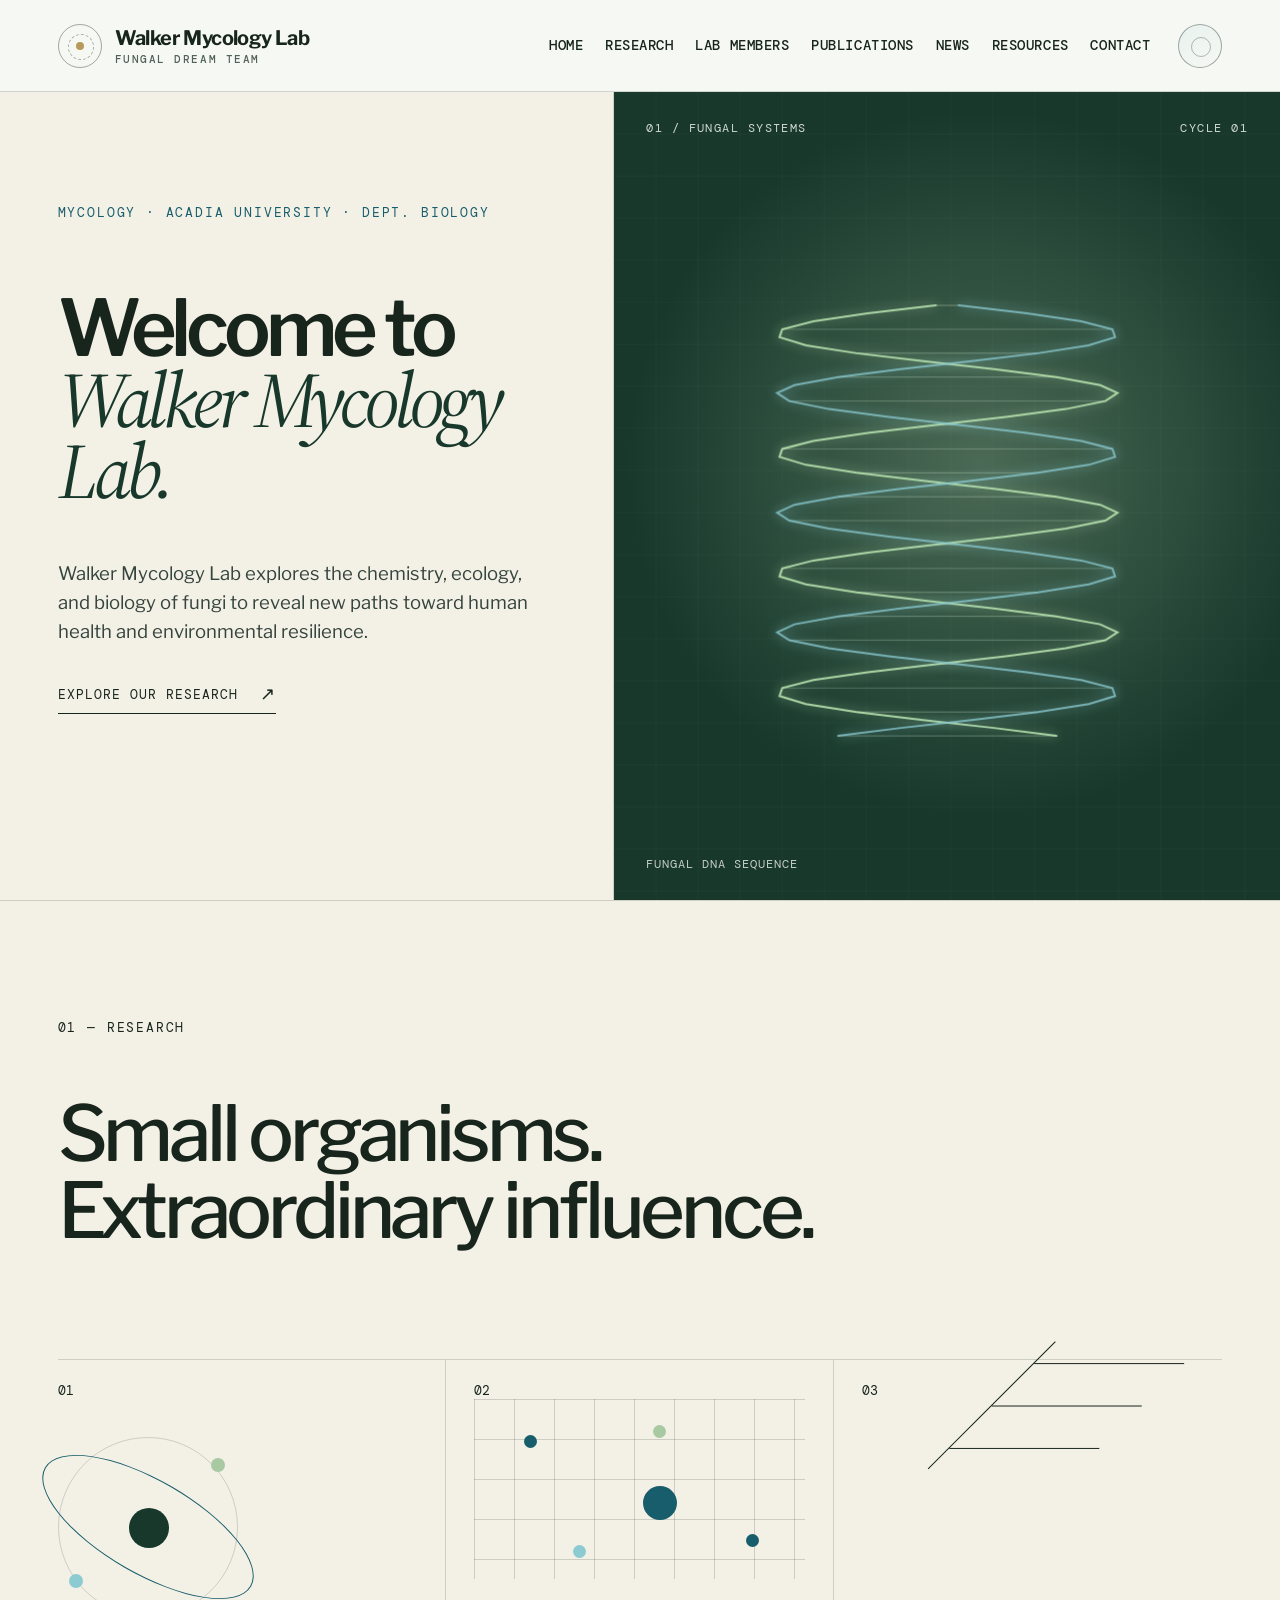
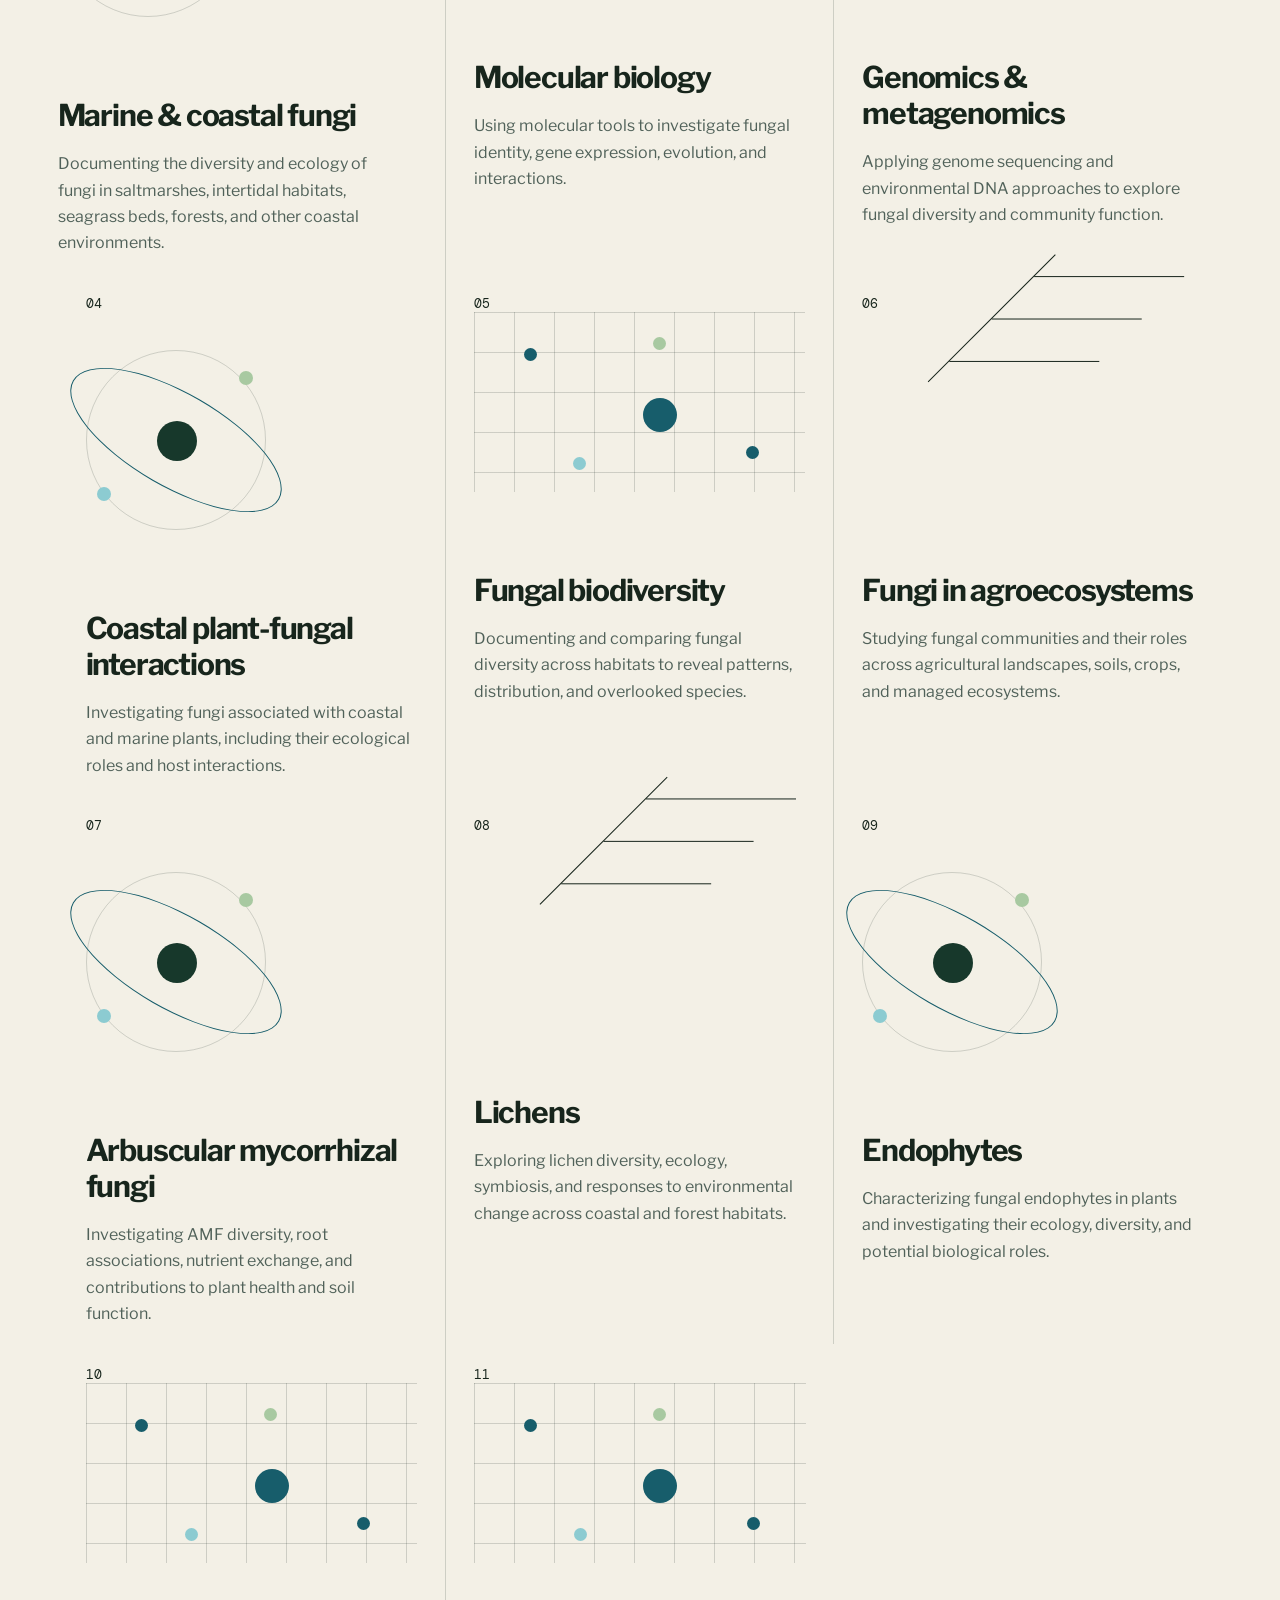
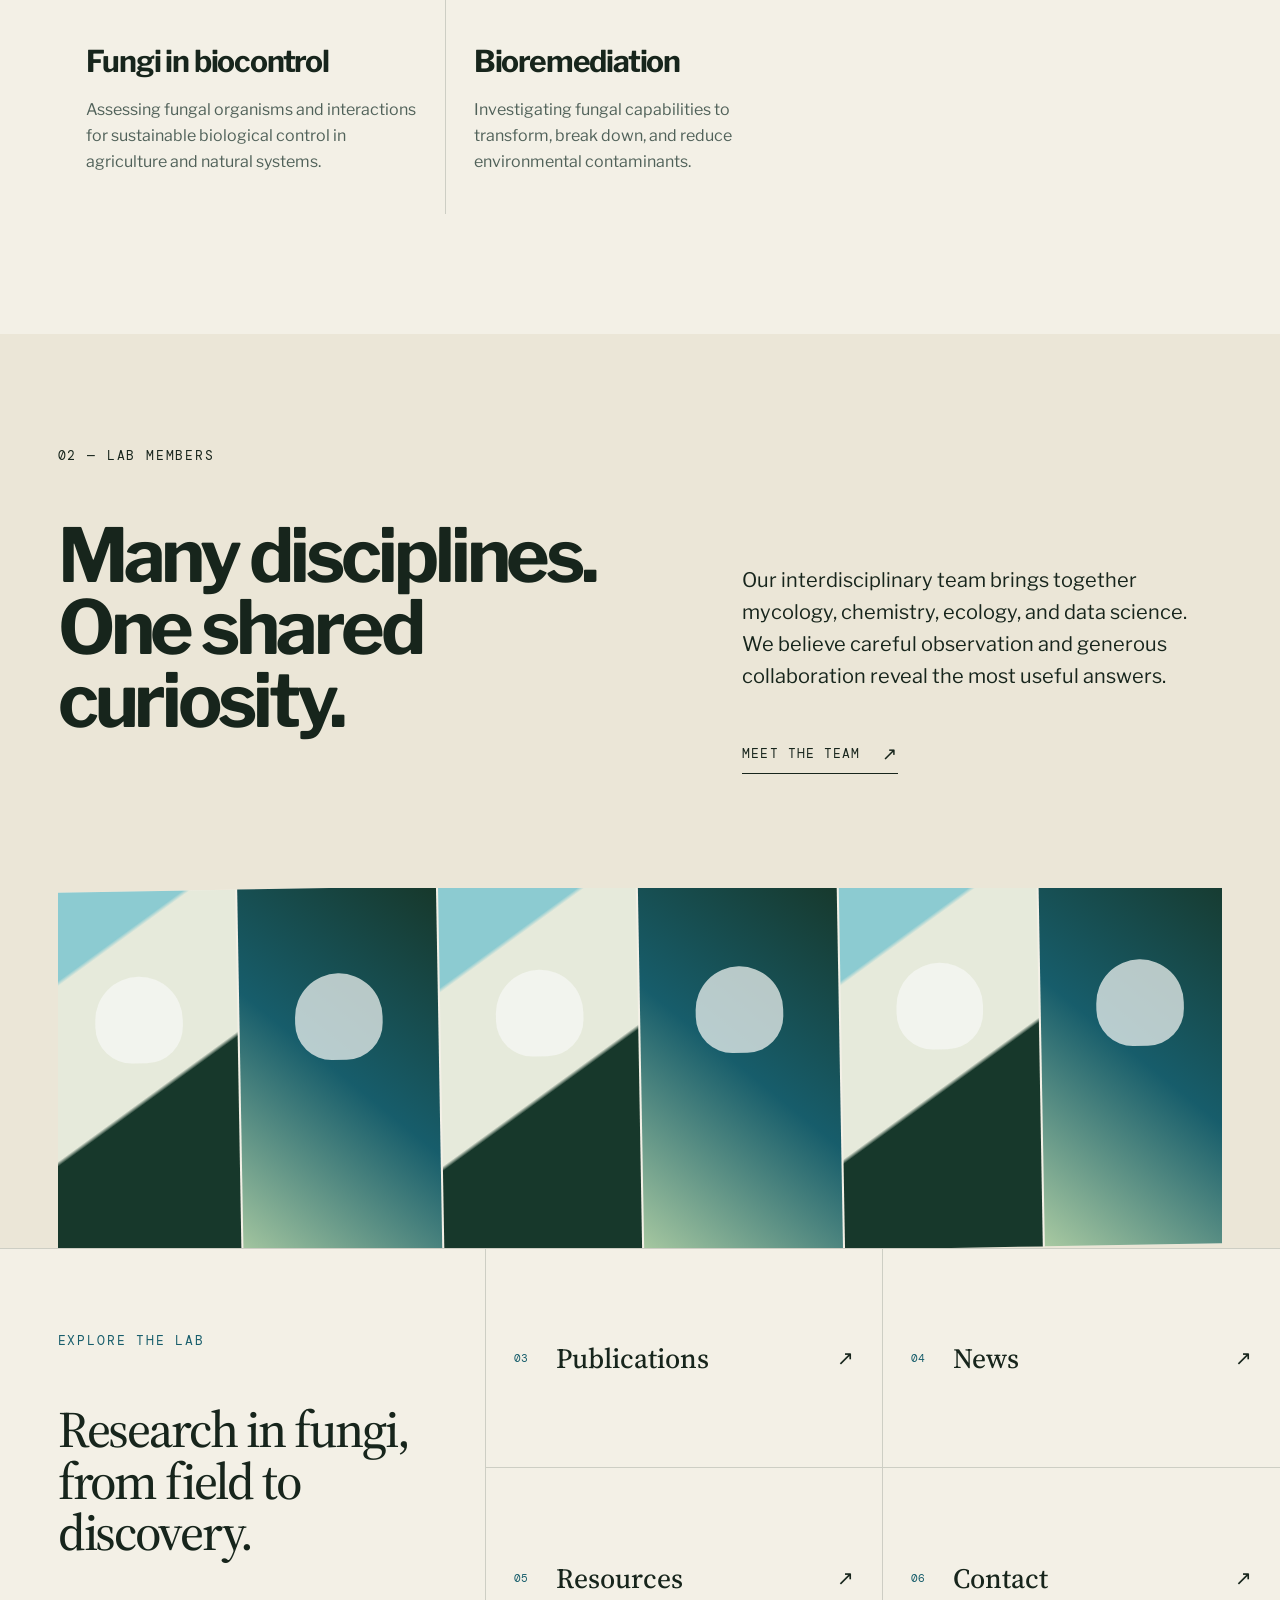
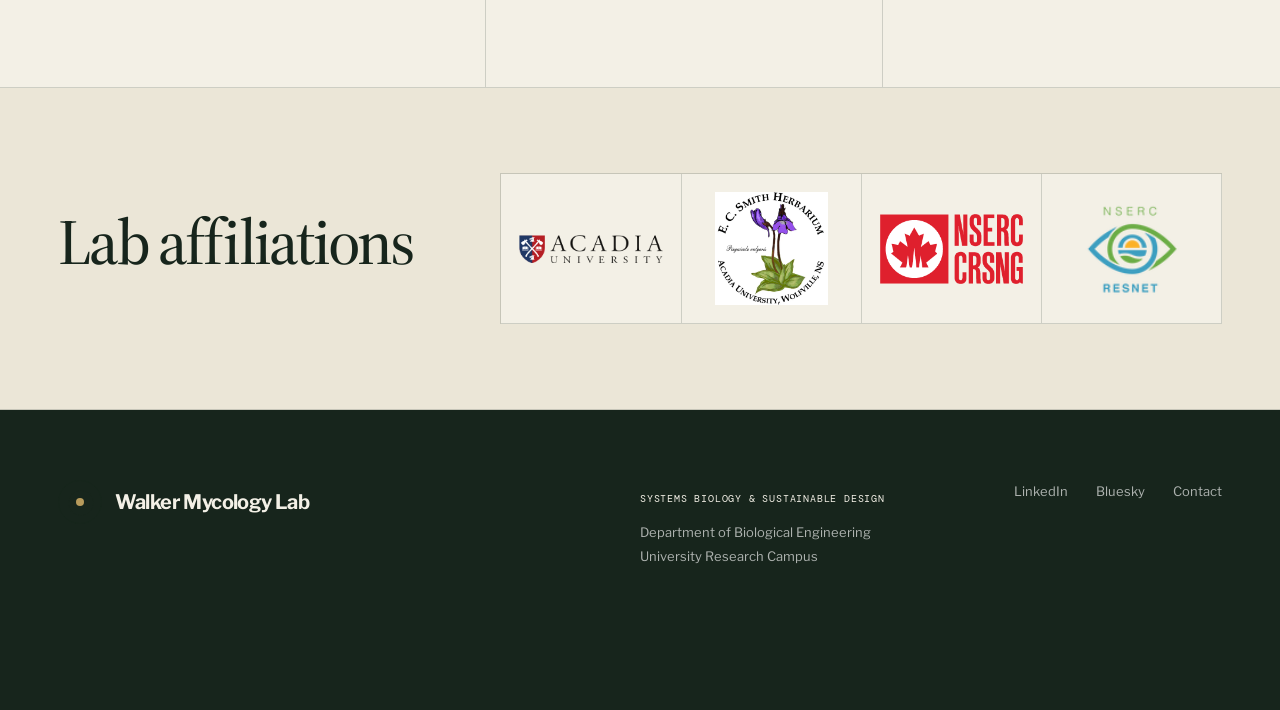
==== index.html @ 22341d3b "Add Ximena research statement Co-authored-by: Copilot <223556219+Copilot@users.noreply.github.com>" ====
<!doctype html>
<html lang="en">
<head>
  <meta charset="utf-8">
  <meta name="viewport" content="width=device-width, initial-scale=1">
  <meta name="theme-color" content="#071b14">
  <meta name="description" content="Walker Mycology Lab studies fungi to understand and advance human and environmental health.">
  <title>Walker Mycology Lab</title>
  <link rel="preconnect" href="https://fonts.googleapis.com">
  <link rel="preconnect" href="https://fonts.gstatic.com" crossorigin>
  <link href="https://fonts.googleapis.com/css2?family=DM+Mono:wght@400;500&family=Libre+Franklin:wght@400;500;600;700&family=Source+Serif+4:opsz,wght@8..60,400;8..60,500;8..60,600&display=swap" rel="stylesheet">
  <link rel="stylesheet" href="styles.css">
</head>
<body>
  <header class="site-header" id="top">
    <a class="brand" href="#top" aria-label="Walker Mycology Lab home">
      <span class="logo-placeholder lab-logo" aria-label="Walker Mycology Lab logo placeholder"></span>
      <span class="brand-copy"><strong>Walker Mycology Lab</strong><small>Fungal Dream Team</small></span>
    </a>
    <nav class="main-nav" aria-label="Main navigation">
      <a href="#home">Home</a>
      <a href="#research">Research</a>
      <a href="#people">Lab Members</a>
      <a href="#publications">Publications</a>
      <a href="#news">News</a>
      <a href="#resources">Resources</a>
      <a href="#contact">Contact</a>
    </nav>
    <div class="logo-placeholder university-logo" aria-label="University logo placeholder"></div>
    <button class="menu-button" type="button" aria-label="Open menu" aria-expanded="false">
      <span></span><span></span>
    </button>
  </header>

  <main>
    <section class="hero" aria-labelledby="hero-title">
      <div class="hero-copy">
        <p class="eyebrow reveal">Mycology · Acadia University · Dept. Biology</p>
        <h1 id="hero-title" class="reveal">Welcome to<br><em>Walker Mycology Lab.</em></h1>
        <p class="hero-intro reveal">Walker Mycology Lab explores the chemistry, ecology, and biology of fungi to reveal new paths toward human health and environmental resilience.</p>
        <a class="text-link reveal" href="#research">Explore our research <span>↗</span></a>
      </div>
      <div class="system-panel reveal" aria-label="Interactive fungal DNA visualization">
        <div class="panel-label"><span>01 / Fungal systems</span><span id="cycle-count">Cycle 01</span></div>
        <canvas id="cellCanvas"></canvas>
        <div class="interaction-hint">Fungal DNA sequence</div>
      </div>
    </section>

    <section class="section-view" id="section-view" aria-live="polite" hidden>
      <button class="section-close" type="button" aria-label="Return to home">← <span>Home</span></button>
      <div id="section-view-content"></div>
    </section>

    <section class="manifesto" id="research">
      <p class="section-index">01 — Research</p>
      <h2>Small organisms.<br>Extraordinary influence.</h2>
      <div class="approach-grid">
        <article>
          <span>01</span>
          <div class="line-art orbit" aria-hidden="true"><i></i><i></i><i></i></div>
          <h3>Marine & coastal fungi</h3>
          <p>Documenting the diversity and ecology of fungi in saltmarshes, intertidal habitats, seagrass beds, forests, and other coastal environments.</p>
        </article>
        <article>
          <span>02</span>
          <div class="line-art network" aria-hidden="true"><i></i><i></i><i></i><i></i><i></i></div>
          <h3>Molecular biology</h3>
          <p>Using molecular tools to investigate fungal identity, gene expression, evolution, and interactions.</p>
        </article>
        <article>
          <span>03</span>
          <div class="line-art branches" aria-hidden="true"><i></i><i></i><i></i></div>
          <h3>Genomics & metagenomics</h3>
          <p>Applying genome sequencing and environmental DNA approaches to explore fungal diversity and community function.</p>
        </article>
        <article>
          <span>04</span>
          <div class="line-art orbit" aria-hidden="true"><i></i><i></i><i></i></div>
          <h3>Coastal plant-fungal interactions</h3>
          <p>Investigating fungi associated with coastal and marine plants, including their ecological roles and host interactions.</p>
        </article>
        <article>
          <span>05</span>
          <div class="line-art network" aria-hidden="true"><i></i><i></i><i></i><i></i><i></i></div>
          <h3>Fungal biodiversity</h3>
          <p>Documenting and comparing fungal diversity across habitats to reveal patterns, distribution, and overlooked species.</p>
        </article>
        <article>
          <span>06</span>
          <div class="line-art branches" aria-hidden="true"><i></i><i></i><i></i></div>
          <h3>Fungi in agroecosystems</h3>
          <p>Studying fungal communities and their roles across agricultural landscapes, soils, crops, and managed ecosystems.</p>
        </article>
        <article>
          <span>07</span>
          <div class="line-art orbit" aria-hidden="true"><i></i><i></i><i></i></div>
          <h3>Arbuscular mycorrhizal fungi</h3>
          <p>Investigating AMF diversity, root associations, nutrient exchange, and contributions to plant health and soil function.</p>
        </article>
        <article>
          <span>08</span>
          <div class="line-art branches" aria-hidden="true"><i></i><i></i><i></i></div>
          <h3>Lichens</h3>
          <p>Exploring lichen diversity, ecology, symbiosis, and responses to environmental change across coastal and forest habitats.</p>
        </article>
        <article>
          <span>09</span>
          <div class="line-art orbit" aria-hidden="true"><i></i><i></i><i></i></div>
          <h3>Endophytes</h3>
          <p>Characterizing fungal endophytes in plants and investigating their ecology, diversity, and potential biological roles.</p>
        </article>
        <article>
          <span>10</span>
          <div class="line-art network" aria-hidden="true"><i></i><i></i><i></i><i></i><i></i></div>
          <h3>Fungi in biocontrol</h3>
          <p>Assessing fungal organisms and interactions for sustainable biological control in agriculture and natural systems.</p>
        </article>
        <article>
          <span>11</span>
          <div class="line-art network" aria-hidden="true"><i></i><i></i><i></i><i></i><i></i></div>
          <h3>Bioremediation</h3>
          <p>Investigating fungal capabilities to transform, break down, and reduce environmental contaminants.</p>
        </article>
      </div>
    </section>

    <section class="people-section" id="people">
      <div>
        <p class="section-index">02 — Lab Members</p>
        <h2>Many disciplines.<br>One shared curiosity.</h2>
      </div>
      <div class="people-content">
        <p>Our interdisciplinary team brings together mycology, chemistry, ecology, and data science. We believe careful observation and generous collaboration reveal the most useful answers.</p>
        <a class="text-link" href="#people">Meet the team <span>↗</span></a>
      </div>
      <div class="people-visual" aria-hidden="true">
        <div class="portrait-grid">
          <div></div><div></div><div></div><div></div><div></div><div></div>
        </div>
      </div>
    </section>

    <section class="home-directory" aria-labelledby="directory-title">
      <div class="directory-heading">
        <p class="section-index">Explore the lab</p>
        <h2 id="directory-title">Research in fungi,<br>from field to discovery.</h2>
      </div>
      <nav class="directory-links" aria-label="Lab sections">
        <a href="#publications"><span>03</span><strong>Publications</strong><em>↗</em></a>
        <a href="#news"><span>04</span><strong>News</strong><em>↗</em></a>
        <a href="#resources"><span>05</span><strong>Resources</strong><em>↗</em></a>
        <a href="#contact"><span>06</span><strong>Contact</strong><em>↗</em></a>
      </nav>
    </section>

    <section class="lab-affiliations" aria-labelledby="affiliations-title">
      <div>
        <h2 id="affiliations-title">Lab affiliations</h2>
      </div>
      <div class="affiliation-list">
        <label class="affiliation-slot has-image">
          <input type="file" accept="image/*" aria-label="Add affiliation image 1">
          <span class="affiliation-upload">Add affiliation image</span>
          <img src="uploads/acadia-university.png" alt="Acadia University">
        </label>
        <label class="affiliation-slot has-image">
          <input type="file" accept="image/*" aria-label="Add affiliation image 2">
          <span class="affiliation-upload">Add affiliation image</span>
          <img src="uploads/ec-smith-herbarium.webp" alt="E. C. Smith Herbarium">
        </label>
        <label class="affiliation-slot has-image">
          <input type="file" accept="image/*" aria-label="Add affiliation image 3">
          <span class="affiliation-upload">Add affiliation image</span>
          <img src="uploads/nserc.png" alt="NSERC">
        </label>
        <label class="affiliation-slot has-image">
          <input type="file" accept="image/*" aria-label="Add affiliation image 4">
          <span class="affiliation-upload">Add affiliation image</span>
          <img src="uploads/resnet.webp" alt="ResNet">
        </label>
      </div>
    </section>
  </main>

  <footer>
    <a class="brand footer-brand" href="#top"><span class="logo-placeholder lab-logo" aria-hidden="true"></span><span>Walker Mycology Lab</span></a>
    <div>
      <p>Systems Biology &amp; Sustainable Design</p>
      <p>Department of Biological Engineering<br>University Research Campus</p>
    </div>
    <div class="footer-links">
      <a href="#">LinkedIn</a>
      <a href="#">Bluesky</a>
      <a href="#">Contact</a>
    </div>
  </footer>
  <button class="site-editor-toggle" type="button" aria-controls="site-editor-toolbar" aria-expanded="false">Edit website text</button>
  <div class="site-editor-toolbar" id="site-editor-toolbar" hidden>
    <span>Editing mode</span>
    <button class="editor-save" type="button">Save changes</button>
    <span class="editor-save-status" role="status" aria-live="polite"></span>
    <button class="editor-reset" type="button">Reset text</button>
    <button class="editor-close" type="button">Done</button>
  </div>
  <script src="https://identity.netlify.com/v1/netlify-identity-widget.js"></script>
  <script>
    if (window.netlifyIdentity) {
      window.netlifyIdentity.init();
      window.netlifyIdentity.on("login", function () {
        window.location.href = "/admin/#/";
      });
      if (window.location.hash.indexOf("invite_token=") !== -1 ||
          window.location.hash.indexOf("recovery_token=") !== -1) {
        window.netlifyIdentity.on("init", function () {
          window.netlifyIdentity.open(window.location.hash.indexOf("invite_token=") !== -1 ? "signup" : "login");
        });
      }
    }
  </script>
  <script src="script.js?v=47"></script>
</body>
</html>
---- styles.css ----
:root {
  --ink: #17251c;
  --forest: #17382b;
  --green: #a8c9a1;
  --mint: #e6eadb;
  --ice: #eaf2f2;
  --blue: #8ccbd1;
  --blue-dark: #175d6b;
  --white: #f3f0e6;
  --paper: #ebe6d7;
  --brass: #b89b5c;
  --line: rgba(8, 26, 19, .16);
}

* { box-sizing: border-box; }
[hidden] { display: none !important; }
.site-editor-toggle,
.site-editor-toolbar { display: none !important; }
body.editing-enabled .site-editor-toggle { display: block !important; }
body.editing-enabled.editor-mode .site-editor-toolbar { display: flex !important; }
html { scroll-behavior: smooth; }
body { margin: 0; overflow-x: hidden; color: var(--ink); background: var(--white); font-family: "Libre Franklin", sans-serif; }
a { color: inherit; text-decoration: none; }

.site-header {
  height: 92px; display: flex; align-items: center; justify-content: space-between;
  padding: 0 4.5vw; border-bottom: 1px solid var(--line); background: rgba(247,249,245,.94);
  position: relative; z-index: 20;
}
.brand { display: flex; align-items: center; gap: 13px; font-size: 20px; font-weight: 700; letter-spacing: -.03em; }
.brand-copy { display: flex; flex-direction: column; gap: 2px; }
.brand-copy strong { font-size: inherit; font-weight: inherit; }
.brand-copy small { font-family: "DM Mono", monospace; font-size: 11px; font-weight: 500; letter-spacing: .14em; text-transform: uppercase; color: #526159; }
.lab-logo { border-color: rgba(23,93,107,.42); }
.lab-logo::before { background: var(--blue-dark); }
.lab-logo::after { border-color: rgba(23,93,107,.38); }
.university-logo { border-color: rgba(23,93,107,.42); background: linear-gradient(145deg, rgba(140,203,209,.12), transparent); }
.logo-placeholder { width: 44px; height: 44px; border-radius: 50%; border: 1px solid rgba(23,37,28,.38); flex: 0 0 auto; position: relative; }
.logo-placeholder::before, .logo-placeholder::after { content: ""; position: absolute; border-radius: 50%; }
.lab-logo::before { width: 8px; height: 8px; background: var(--brass); left: 17px; top: 17px; }
.lab-logo::after { width: 24px; height: 24px; border: 1px dashed rgba(23,37,28,.35); left: 9px; top: 9px; }
.university-logo::before { width: 18px; height: 18px; border: 1px solid rgba(23,37,28,.3); left: 12px; top: 12px; }
.brand-mark { width: 32px; height: 32px; position: relative; display: block; }
.brand-mark i { position: absolute; width: 7px; height: 7px; border-radius: 50%; background: var(--forest); }
.brand-mark i:nth-child(1) { left: 12px; top: 0; background: var(--green); }
.brand-mark i:nth-child(2) { right: 0; top: 13px; background: var(--blue-dark); }
.brand-mark i:nth-child(3) { left: 12px; bottom: 0; }
.brand-mark i:nth-child(4) { left: 0; top: 13px; background: var(--blue); }
.main-nav { display: flex; gap: clamp(18px, 1.7vw, 28px); margin-left: auto; margin-right: 28px; font-family: "DM Mono", monospace; font-size: 14px; font-weight: 500; white-space: nowrap; text-transform: uppercase; letter-spacing: .04em; }
.main-nav a { padding: 8px 0; border-bottom: 1px solid transparent; }
.main-nav a:hover { border-color: var(--ink); }
.menu-button { display: none; background: none; border: 0; width: 38px; height: 38px; }
.menu-button span { display: block; height: 1px; width: 24px; background: var(--ink); margin: 6px auto; }

.hero { min-height: calc(100vh - 92px); display: grid; grid-template-columns: 48% 52%; border-bottom: 1px solid var(--line); }
.section-view { min-height: calc(100vh - 92px); background: var(--white); padding: 38px 4.5vw 90px; }
.section-view[hidden] { display: none; }
.section-close { border: 0; border-bottom: 1px solid var(--ink); background: none; padding: 0 0 8px; color: var(--ink); font-family: "DM Mono", monospace; font-size: 11px; text-transform: uppercase; letter-spacing: .08em; cursor: pointer; }
.view-kicker { font-family: "DM Mono", monospace; font-size: 13px; text-transform: uppercase; letter-spacing: .12em; color: var(--blue-dark); }
.view-title { font-family: "Source Serif 4", Georgia, serif; font-size: clamp(62px, 8vw, 116px); font-weight: 500; line-height: .85; letter-spacing: -.045em; margin: 55px 0 70px; max-width: 1050px; }
.people-view .view-title { font-size: clamp(48px, 5vw, 72px); margin-bottom: 45px; }
.view-grid { display: grid; grid-template-columns: repeat(3, 1fr); border-top: 1px solid var(--line); }
.view-grid article { min-height: 280px; padding: 24px 30px 24px 0; border-right: 1px solid var(--line); }
.view-grid article:not(:first-child) { padding-left: 30px; }
.view-grid article:last-child { border-right: 0; }
.view-grid span, .view-row span { font-family: "DM Mono", monospace; font-size: 10px; text-transform: uppercase; letter-spacing: .08em; }
.view-grid h3 { font-size: 30px; letter-spacing: -.04em; margin: 95px 0 15px; }
.view-grid p, .view-row p { line-height: 1.65; color: #526159; }
.view-row { min-height: 130px; border-top: 1px solid var(--line); display: grid; grid-template-columns: 120px 1fr 80px; gap: 30px; align-items: start; padding: 24px 0; }
.view-row:last-child { border-bottom: 1px solid var(--line); }
.view-row h3 { margin: 0; font-size: 24px; }
.view-row strong { font-weight: 400; font-size: 18px; text-align: right; }
.members-directory { margin-top: 5px; }
.members-index { display: flex; align-items: center; gap: 7px; flex-wrap: wrap; }
.members-index button { min-height: 52px; border: 1px solid transparent; border-radius: 999px; background: transparent; color: var(--ink); padding: 12px 20px; display: flex; align-items: center; gap: 10px; text-align: left; font-family: "Libre Franklin", sans-serif; font-size: 18px; font-weight: 600; letter-spacing: -.01em; cursor: pointer; transition: background .2s, border-color .2s; }
.members-index button span { opacity: 0; width: 0; overflow: hidden; transition: opacity .2s, width .2s; }
.members-index button:hover span, .members-index button.active span { opacity: 1; width: 9px; }
.members-index button:hover { border-color: var(--line); }
.members-index button.active { background: var(--blue-dark); border-color: var(--blue-dark); color: var(--white); }
.members-roster { min-width: 0; margin-top: 55px; }
.members-roster-heading { min-height: 58px; display: flex; align-items: center; border-bottom: 1px solid var(--line); font-family: "Source Serif 4", Georgia, serif; font-size: 28px; font-weight: 500; }
.member-credential {
  width: fit-content;
  margin: -10px 0 16px;
  padding-bottom: 6px;
  border-bottom: 1px solid var(--blue);
  color: #111;
  font-family: "Libre Franklin", sans-serif;
  font-size: 11px;
  font-weight: 700;
  letter-spacing: .11em;
  text-transform: uppercase;
}
.former-staff-section { margin-top: 70px; }
.former-staff-section .members-roster-heading h2 { margin: 0; font-size: 28px; font-weight: 500; }
.former-staff-section .members-roster-grid { margin-top: 28px; }
.members-roster-grid { display: grid; grid-template-columns: repeat(3, 1fr); gap: 24px; }
.pi-roster-grid { grid-template-columns: 1fr; }
.member-card { border-top: 1px solid var(--line); padding-top: 18px; }
.management-card {
  grid-column: 1 / -1;
  display: grid;
  grid-template-columns: minmax(260px, .9fr) minmax(420px, 1.45fr);
  gap: 32px;
  border-top: 1px solid var(--line);
}
.management-profile-main { min-width: 0; }
.management-photo-slot {
  aspect-ratio: 4 / 3;
  margin-bottom: 18px;
}
.management-profile-copy h3 { margin-bottom: 10px; }
.management-profile-side {
  display: grid;
  grid-template-rows: minmax(220px, 1fr) auto;
  gap: 18px;
}
.management-media-slot {
  aspect-ratio: auto;
  min-height: 230px;
  margin-bottom: 0;
  border: 1px solid var(--line);
  background: linear-gradient(135deg, rgba(234,242,242,.92), rgba(230,234,219,.92));
}
.management-media-slot span {
  position: absolute;
  inset: auto 14px 14px;
  padding: 10px;
  background: rgba(243,240,230,.92);
  text-align: center;
  font-family: "DM Mono", monospace;
  font-size: 10px;
  text-transform: uppercase;
  letter-spacing: .08em;
}
.management-profile-bio {
  padding: 22px 24px;
  border-left: 3px solid var(--blue);
  background: rgba(255,255,255,.34);
  color: #526159;
  font-family: "Source Serif 4", Georgia, serif;
  font-size: 18px;
  line-height: 1.55;
}
.management-profile-caption {
  padding: 18px 20px;
  border-top: 1px solid var(--line);
  color: #526159;
  font-family: "DM Mono", monospace;
  font-size: 11px;
  line-height: 1.55;
}
.member-read-more {
  display: inline-flex;
  align-items: center;
  gap: 10px;
  margin-top: 18px;
  padding: 0;
  border: 0;
  background: transparent;
  color: var(--ink);
  font-family: "DM Mono", monospace;
  font-size: 11px;
  text-transform: uppercase;
  letter-spacing: .08em;
  cursor: pointer;
}
.member-read-more span { transition: transform .2s ease; }
.member-card:hover .member-read-more span { transform: translate(3px, -3px); }
.member-profile-panel { position: fixed; inset: 0; z-index: 1000; }
.member-profile-backdrop { position: absolute; inset: 0; background: #fff; }
.member-profile-content {
  position: absolute;
  inset: 24px;
  overflow-y: auto;
  padding: 28px clamp(24px, 5vw, 72px) 72px;
  background: #fff;
  box-shadow: 0 30px 90px rgba(0, 0, 0, .28);
}
.member-profile-close {
  display: inline-flex;
  gap: 12px;
  align-items: center;
  margin-bottom: 42px;
  padding: 0;
  border: 0;
  background: transparent;
  font-family: "DM Mono", monospace;
  font-size: 11px;
  text-transform: uppercase;
  letter-spacing: .08em;
  cursor: pointer;
}
.member-profile-layout {
  display: grid;
  grid-template-columns: minmax(220px, 360px) minmax(320px, 720px);
  justify-content: center;
  gap: clamp(32px, 5vw, 72px);
  align-items: start;
}
.member-profile-photo {
  aspect-ratio: 1;
  border: 1px solid var(--line);
  background-color: var(--paper-dark);
  background-position: center;
  background-repeat: no-repeat;
  background-size: contain;
}
.member-profile-photo.has-photo { background-image: var(--member-photo); }
.member-profile-copy { padding-top: 20px; }
.member-profile-copy h2 { margin: 18px 0 12px; font-size: clamp(44px, 5vw, 72px); line-height: .92; letter-spacing: -.045em; }
.member-profile-role { color: var(--blue-dark); font-family: "DM Mono", monospace; font-size: 12px; text-transform: uppercase; letter-spacing: .06em; }
.member-profile-bio { max-width: 680px; margin-top: 30px; font-family: "Source Serif 4", Georgia, serif; font-size: clamp(18px, 1.5vw, 23px); line-height: 1.55; }
.profile-detail-section { margin-top: 38px; padding-top: 24px; border-top: 1px solid var(--line); }
.profile-detail-section h3 { margin: 0 0 18px; color: var(--blue-dark); font-family: "DM Mono", monospace; font-size: 11px; text-transform: uppercase; letter-spacing: .12em; }
.profile-role-list, .profile-timeline, .profile-experience-list { margin: 0; padding: 0; list-style: none; }
.profile-role-list li { display: grid; grid-template-columns: 150px 1fr; gap: 18px; padding: 10px 0; font-family: "Source Serif 4", Georgia, serif; border-bottom: 1px solid rgba(8, 26, 19, .08); }
.profile-role-list li span { font-family: "DM Mono", monospace; font-size: 10px; text-transform: uppercase; letter-spacing: .06em; }
.profile-role-list a, .profile-copy a { color: var(--blue-dark); text-decoration-thickness: 1px; text-underline-offset: 4px; }
.profile-timeline li { display: grid; grid-template-columns: minmax(220px, 1fr) minmax(180px, .8fr); gap: 18px; padding: 12px 0; border-bottom: 1px solid rgba(8, 26, 19, .08); }
.profile-timeline strong { font-family: "Source Serif 4", Georgia, serif; }
.profile-timeline span { color: var(--muted); font-size: 13px; }
.profile-experience-list li { position: relative; padding: 0 0 28px 22px; border-left: 1px solid var(--blue); }
.profile-experience-list li::before { content: ""; position: absolute; top: 4px; left: -4px; width: 7px; height: 7px; border-radius: 50%; background: var(--blue); }
.profile-experience-list strong { display: inline-block; font-family: "Source Serif 4", Georgia, serif; font-size: 18px; }
.profile-experience-list time { float: right; color: var(--muted); font-family: "DM Mono", monospace; font-size: 10px; text-transform: uppercase; }
.profile-experience-list p { margin: 7px 0 0; color: var(--muted); font-size: 14px; line-height: 1.55; }
body.profile-open { overflow: hidden; }
.pi-card {
  display: grid;
  grid-template-columns: minmax(340px, 430px) minmax(280px, 1fr) minmax(240px, 300px);
  grid-template-rows: auto auto 1fr;
  column-gap: 48px;
  border-top: 0;
  padding-top: 0;
}
.pi-card .pi-photo-slot {
  grid-row: 1 / 4;
  border-radius: 0;
  box-shadow: 22px 22px 0 rgba(184, 199, 190, .42);
}
.pi-introduction {
  grid-column: 2;
  grid-row: 1 / 4;
  display: flex;
  flex-direction: column;
}
.pi-card h3 { font-size: 38px; margin-top: 18px; max-width: 560px; }
.pi-card .member-role { font-size: 12px; }
.pi-bio {
  max-width: 520px;
  font-size: 18px;
  line-height: 1.65;
}
.pi-lab-logo {
  width: 190px;
  margin: 34px 0 0;
  align-self: center;
}
.pi-lab-logo img { width: 100%; height: auto; display: block; }
.pi-secondary-photo {
  grid-column: 3;
  grid-row: 1 / 4;
  width: calc(100% - 14px);
  margin: 70px 0 0;
  justify-self: end;
  align-self: start;
  padding-left: 14px;
  border-left: 1px solid var(--blue);
}
.pi-secondary-photo img {
  width: 100%;
  aspect-ratio: 4 / 5;
  object-fit: cover;
  object-position: center 30%;
  display: block;
  filter: saturate(.88) contrast(.96);
}
.pi-profile-details { grid-column: 1 / -1; margin-top: 58px; padding-top: 12px; }
.pi-profile-details .profile-detail-section:first-child { margin-top: 0; }
.pi-profile-details .profile-detail-section { border-top: 0; margin-top: 70px; padding-top: 0; }
.pi-profile-details .profile-detail-section h3 {
  display: flex;
  align-items: center;
  gap: 14px;
  margin-bottom: 24px;
  font-size: 12px;
}
.pi-profile-details .profile-detail-section h3::after { content: ""; height: 1px; flex: 1; background: var(--line); }
.pi-profile-details .profile-role-list {
  display: grid;
  grid-template-columns: repeat(2, minmax(0, 1fr));
  border-top: 1px solid var(--line);
  border-left: 1px solid var(--line);
}
.pi-profile-details .profile-role-list li {
  min-height: 115px;
  grid-template-columns: 1fr;
  align-content: start;
  gap: 12px;
  margin: 0;
  padding: 22px 24px;
  border-right: 1px solid var(--line);
  border-bottom: 1px solid var(--line);
  border-radius: 0;
  background: rgba(255, 255, 255, .28);
}
.pi-profile-details .profile-role-list li span { color: var(--blue-dark); }
.pi-profile-details .profile-role-list li a, .pi-profile-details .profile-role-list li { font-size: 16px; }
.pi-profile-details .profile-timeline {
  display: grid;
  grid-template-columns: repeat(3, minmax(0, 1fr));
  gap: 18px;
}
.pi-profile-details .profile-timeline li {
  min-height: 150px;
  grid-template-columns: 1fr;
  align-content: start;
  gap: 14px;
  padding: 24px;
  border: 1px solid var(--line);
  background: linear-gradient(145deg, rgba(255,255,255,.5), rgba(216,229,220,.45));
}
.pi-profile-details .profile-timeline strong { font-size: 18px; line-height: 1.25; }
.pi-profile-details .profile-experience-list {
  display: grid;
  grid-template-columns: repeat(3, minmax(0, 1fr));
  gap: 18px;
}
.pi-profile-details .profile-experience-list li {
  min-height: 290px;
  padding: 24px;
  border: 1px solid var(--line);
  border-left: 3px solid var(--blue);
  background: rgba(255,255,255,.32);
}
.pi-profile-details .profile-experience-list li::before { display: none; }
.pi-profile-details .profile-experience-list strong { font-size: 17px; line-height: 1.3; }
.pi-profile-details .profile-experience-list time { float: none; display: block; margin: 10px 0 16px; }
.pi-profile-details .profile-experience-list p { font-size: 13px; }
.pi-photo-slot { aspect-ratio: 4 / 5; }
.member-photo-slot {
  aspect-ratio: 4 / 3;
  margin-bottom: 20px;
  position: relative;
  display: block;
  overflow: hidden;
  background: linear-gradient(145deg, var(--paper), var(--blue));
  cursor: pointer;
}
.member-photo-slot.has-photo {
  background-image: var(--member-photo);
  background-position: center center;
  background-repeat: no-repeat;
  background-size: cover;
}
.member-photo-slot input { position: absolute; opacity: 0; pointer-events: none; }
.pi-photo-slot { aspect-ratio: 1; }
.pi-photo-slot span {
  position: absolute;
  right: 14px;
  bottom: 14px;
  left: 14px;
  padding: 10px;
  background: rgba(243,240,230,.92);
  text-align: center;
  font-family: "DM Mono", monospace;
  font-size: 10px;
  text-transform: uppercase;
  letter-spacing: .08em;
  cursor: pointer;
  opacity: 0;
  transition: opacity .2s;
}
.pi-photo-slot:hover span { opacity: 1; }
.pi-gallery { margin-top: 90px; }
.pi-gallery-heading {
  min-height: 120px;
  display: flex;
  align-items: end;
  justify-content: space-between;
  gap: 40px;
  border-top: 1px solid var(--line);
  border-bottom: 1px solid var(--line);
  padding: 24px 0;
}
.pi-gallery-heading h2 {
  margin: 12px 0 0;
  font-family: "Source Serif 4", Georgia, serif;
  font-size: 42px;
  font-weight: 500;
  letter-spacing: -.035em;
}
.pi-gallery-heading > p { max-width: 280px; margin: 0; color: #526159; line-height: 1.5; }
.pi-gallery-track {
  display: grid;
  grid-auto-flow: column;
  grid-auto-columns: minmax(280px, 31vw);
  gap: 18px;
  overflow-x: auto;
  padding: 28px 0 18px;
  scroll-snap-type: x mandatory;
}
.pi-gallery-slot {
  aspect-ratio: 4 / 3;
  display: flex;
  align-items: end;
  position: relative;
  overflow: hidden;
  border: 1px solid var(--line);
  background: linear-gradient(145deg, var(--paper), var(--blue));
  scroll-snap-align: start;
  cursor: pointer;
}
.pi-gallery-slot.has-photo { background-image: var(--gallery-photo); background-size: cover; background-position: center; }
.pi-gallery-slot input { position: absolute; opacity: 0; pointer-events: none; }
.pi-gallery-slot > span {
  display: flex;
  width: 100%;
  align-items: center;
  justify-content: space-between;
  padding: 14px;
  background: rgba(243,240,230,.92);
  font-family: "DM Mono", monospace;
  font-size: 11px;
}
.pi-gallery-slot small { font-size: 10px; text-transform: uppercase; letter-spacing: .08em; }
.pi-gallery-slot.has-photo > span { background: linear-gradient(transparent, rgba(23,37,28,.62)); color: var(--white); }
.member-card h3 {
  margin: 0 0 8px;
  font-family: "Source Serif 4", Georgia, serif;
  font-size: 28px;
  font-weight: 500;
  line-height: 1.05;
  letter-spacing: -.025em;
}
.member-card p { margin: 0; color: #526159; line-height: 1.5; font-size: 16px; }
.member-card .member-role {
  margin-bottom: 10px;
  color: var(--blue-dark);
  font-family: "Libre Franklin", sans-serif;
  font-size: 12px;
  font-weight: 600;
  line-height: 1.55;
}
.members-empty { padding: 60px 0; border-top: 1px solid var(--line); font-family: "Source Serif 4", Georgia, serif; font-size: 34px; font-weight: 500; }
.hero-copy { padding: 11vh 6vw 8vh 4.5vw; border-right: 1px solid var(--line); }
.home-directory {
  min-height: 440px;
  display: grid;
  grid-template-columns: 38% 62%;
  background: var(--white);
  color: var(--ink);
  border-top: 1px solid var(--line);
  border-bottom: 1px solid var(--line);
}
.directory-heading {
  padding: 70px 4.5vw;
  border-right: 1px solid var(--line);
}
.directory-heading .section-index { color: var(--blue-dark); }
.directory-heading h2 {
  margin: 55px 0 0;
  font-family: "Source Serif 4", Georgia, serif;
  font-size: clamp(38px, 4vw, 58px);
  font-weight: 500;
  line-height: 1;
  letter-spacing: -.04em;
}
.directory-links { display: grid; grid-template-columns: repeat(2, 1fr); }
.directory-links a {
  min-height: 145px;
  padding: 24px 28px;
  border-right: 1px solid var(--line);
  border-bottom: 1px solid var(--line);
  display: grid;
  grid-template-columns: 42px 1fr auto;
  align-items: center;
  transition: background .2s, color .2s;
}
.directory-links a:nth-child(2n) { border-right: 0; }
.directory-links a:nth-last-child(-n+2) { border-bottom: 0; }
.directory-links a:hover { background: var(--blue); color: var(--ink); }
.directory-links span { font-family: "DM Mono", monospace; font-size: 11px; color: var(--blue-dark); }
.directory-links a:hover span { color: var(--ink); }
.directory-links strong { font-family: "Source Serif 4", Georgia, serif; font-size: 28px; font-weight: 500; }
.directory-links em { font-family: "DM Mono", monospace; font-size: 20px; font-style: normal; }

.lab-affiliations {
  padding: 85px 4.5vw;
  display: grid;
  grid-template-columns: 38% 62%;
  gap: 0;
  background: var(--paper);
  border-bottom: 1px solid var(--line);
}
.lab-affiliations h2 {
  margin: 38px 0 0;
  font-family: "Source Serif 4", Georgia, serif;
  font-size: clamp(42px, 5vw, 68px);
  line-height: .98;
  letter-spacing: -.045em;
  font-weight: 500;
}
.affiliation-list {
  border-top: 1px solid var(--line);
  border-left: 1px solid var(--line);
  display: grid;
  grid-template-columns: repeat(4, minmax(0, 1fr));
}
.affiliation-slot {
  min-height: 150px;
  display: flex;
  align-items: center;
  justify-content: center;
  position: relative;
  overflow: hidden;
  border-right: 1px solid var(--line);
  border-bottom: 1px solid var(--line);
  cursor: pointer;
  background: rgba(243,240,230,.3);
}
.affiliation-slot:hover,
.affiliation-slot.dragging {
  background: var(--ice);
}
.affiliation-slot input {
  position: absolute;
  opacity: 0;
  pointer-events: none;
}
.affiliation-upload {
  padding: 0 18px;
  text-align: center;
  font-family: "DM Mono", monospace;
  font-size: 10px;
  line-height: 1.5;
  text-transform: uppercase;
  letter-spacing: .08em;
  color: #526159;
}
.affiliation-slot img {
  position: absolute;
  inset: 18px;
  width: calc(100% - 36px);
  height: calc(100% - 36px);
  object-fit: contain;
}
.affiliation-slot.has-image {
  background: var(--white);
}
.affiliation-slot.has-image .affiliation-upload {
  display: none;
}
.eyebrow, .section-index { font-family: "DM Mono", monospace; text-transform: uppercase; letter-spacing: .14em; font-size: 13px; }
.hero-copy .eyebrow { color: var(--blue-dark); margin-bottom: 8vh; }
h1 { margin: 0; font-size: clamp(52px, 6.1vw, 92px); line-height: .91; letter-spacing: -.065em; max-width: 780px; font-weight: 600; }
h1 em { font-family: "Source Serif 4", Georgia, serif; font-weight: 400; color: var(--forest); }
.hero-intro { max-width: 610px; margin: 6vh 0 4vh; font-size: clamp(17px, 1.45vw, 22px); line-height: 1.55; color: #35443d; }
.text-link { display: inline-flex; align-items: center; gap: 22px; border-bottom: 1px solid var(--ink); padding-bottom: 7px; font-family: "DM Mono", monospace; font-size: 13px; text-transform: uppercase; letter-spacing: .08em; }
.text-link span { font-size: 18px; transition: transform .2s; }
.text-link:hover span { transform: translate(3px,-3px); }

.system-panel { background: radial-gradient(circle at 55% 46%, #4b6a55, var(--forest) 62%); position: relative; overflow: hidden; min-height: 620px; }
#cellCanvas { width: 100%; height: 100%; display: block; pointer-events: none; }
.panel-label { position: absolute; z-index: 2; top: 28px; left: 32px; right: 32px; display: flex; justify-content: space-between; color: rgba(255,255,255,.8); font-family: "DM Mono", monospace; font-size: 12px; text-transform: uppercase; letter-spacing: .12em; pointer-events: none; }
.interaction-hint { position: absolute; bottom: 28px; left: 32px; color: rgba(255,255,255,.75); font-family: "DM Mono", monospace; font-size: 12px; text-transform: uppercase; letter-spacing: .08em; pointer-events: none; }

.manifesto { padding: 105px 4.5vw 120px; overflow: hidden; }
.manifesto > h2 { font-size: clamp(44px, 6vw, 88px); line-height: 1; letter-spacing: -.055em; max-width: 1050px; margin: 60px 0 30px; font-weight: 500; }
.manifesto-lede { max-width: 650px; margin-left: 50%; font-size: 20px; line-height: 1.55; color: #45564e; }
.approach-grid { display: grid; grid-template-columns: repeat(3, 1fr); margin-top: 110px; border-top: 1px solid var(--line); }
.approach-grid article { min-height: 470px; padding: 20px 28px 0 0; border-right: 1px solid var(--line); position: relative; }
.approach-grid article:not(:first-child) { padding-left: 28px; }
.approach-grid article:nth-child(3n) { border-right: 0; }
.approach-grid article:last-child { border-right: 0; }
.approach-grid article > span { font-family: "DM Mono", monospace; font-size: 13px; }
.approach-grid h3 { font-size: 30px; margin: 80px 0 18px; letter-spacing: -.04em; }
.approach-grid p { max-width: 340px; line-height: 1.65; color: #506159; }
.line-art { height: 180px; position: relative; }
.line-art.orbit { border: 1px solid var(--line); border-radius: 50%; width: 180px; margin-top: 38px; }
.line-art.orbit::after { content: ""; position: absolute; inset: 42px -30px; border: 1px solid var(--blue-dark); border-radius: 50%; transform: rotate(30deg); }
.line-art.orbit i { position: absolute; width: 14px; height: 14px; border-radius: 50%; background: var(--green); }
.line-art.orbit i:nth-child(1) { top: 20px; right: 12px; }
.line-art.orbit i:nth-child(2) { bottom: 28px; left: 10px; background: var(--blue); }
.line-art.orbit i:nth-child(3) { width: 40px; height: 40px; left: 70px; top: 70px; background: var(--forest); }
.line-art.network { background-image: linear-gradient(var(--line) 1px, transparent 1px), linear-gradient(90deg, var(--line) 1px, transparent 1px); background-size: 40px 40px; }
.line-art.network i { position: absolute; width: 13px; height: 13px; border-radius: 50%; background: var(--blue-dark); }
.line-art.network i:nth-child(1) { left: 15%; top: 20%; }.line-art.network i:nth-child(2) { left: 54%; top: 14%; background: var(--green); }.line-art.network i:nth-child(3) { right: 14%; bottom: 18%; }.line-art.network i:nth-child(4) { left: 30%; bottom: 12%; background: var(--blue); }.line-art.network i:nth-child(5) { left: 51%; top: 48%; width: 34px; height: 34px; }
.line-art.branches { border-left: 1px solid var(--ink); margin-left: 20px; transform: rotate(45deg); transform-origin: bottom; }
.line-art.branches i { position: absolute; width: 150px; height: 1px; background: var(--ink); transform-origin: left; transform: rotate(-45deg); top: 100px; left: 0; }
.line-art.branches i:nth-child(1) { top: 30px; }.line-art.branches i:nth-child(2) { top: 90px; }.line-art.branches i:nth-child(3) { top: 150px; }

.people-section { background: var(--paper); padding: 100px 4.5vw 0; display: grid; grid-template-columns: 1fr 1fr; }
.people-section h2 { font-size: clamp(48px, 5.8vw, 82px); letter-spacing: -.055em; line-height: .98; margin-top: 55px; }
.people-content { padding: 110px 0 0 8vw; }
.people-content p { max-width: 570px; font-size: 20px; line-height: 1.6; margin-bottom: 50px; }
.people-visual { grid-column: 1 / -1; height: 360px; margin-top: 90px; overflow: hidden; }
.portrait-grid { height: 100%; display: grid; grid-template-columns: repeat(6, 1fr); gap: 2px; background: var(--white); transform: rotate(-1deg) scale(1.03); }
.portrait-grid div { background: linear-gradient(145deg, var(--blue) 0 20%, var(--mint) 21% 55%, var(--forest) 56%); position: relative; }
.portrait-grid div:nth-child(2n) { background: linear-gradient(220deg, var(--forest), var(--blue-dark) 50%, var(--green)); }
.portrait-grid div::after { content: ""; position: absolute; width: 44%; aspect-ratio: 1; border-radius: 50% 50% 42% 42%; background: rgba(247,249,245,.72); left: 28%; top: 23%; }

.publications { padding: 110px 4.5vw; display: grid; grid-template-columns: 34% 66%; }
.publications h2 { font-size: 58px; letter-spacing: -.05em; margin-top: 55px; }
.publication-list article { min-height: 165px; border-top: 1px solid var(--line); display: grid; grid-template-columns: 120px 1fr 100px; gap: 20px; align-items: start; padding-top: 24px; }
.publication-list article:last-child { border-bottom: 1px solid var(--line); }
.pub-date { font-family: "DM Mono", monospace; font-size: 10px; }
.publication-list h3 { font-size: 24px; line-height: 1.25; max-width: 480px; margin: 0; }
.publication-list a { font-family: "DM Mono", monospace; font-size: 10px; text-transform: uppercase; text-align: right; }

.news-section { display: grid; grid-template-columns: 43% 52%; gap: 5%; padding: 110px 4.5vw; background: var(--forest); color: var(--white); }
.news-section > * { min-width: 0; }
.news-section h2, .resources-section h2 { font-size: clamp(48px, 6vw, 82px); line-height: .98; letter-spacing: -.055em; margin-top: 55px; }
.news-list { border-top: 1px solid rgba(243,240,230,.25); }
.news-list article { padding: 32px 0; border-bottom: 1px solid rgba(243,240,230,.25); }
.news-list span { font-family: "DM Mono", monospace; font-size: 10px; text-transform: uppercase; letter-spacing: .08em; color: var(--green); }
.news-list h3 { font-family: "Source Serif 4", Georgia, serif; font-size: 28px; font-weight: 500; line-height: 1.25; max-width: 620px; }
.resources-section { padding: 110px 4.5vw; background: var(--paper); }
.resource-links { margin-top: 70px; border-top: 1px solid var(--line); }
.resource-links a { height: 100px; border-bottom: 1px solid var(--line); display: flex; align-items: center; justify-content: space-between; font-size: 25px; }
.resource-links a strong { font-weight: 400; }

.join { background: var(--green); padding: 85px 4.5vw 0; min-height: 560px; }
.join h2 { font-size: clamp(50px, 7vw, 100px); line-height: .93; letter-spacing: -.06em; max-width: 1100px; margin: 65px 0 55px; }
.join-link { height: 110px; border-top: 1px solid rgba(8,26,19,.4); border-bottom: 1px solid rgba(8,26,19,.4); display: flex; align-items: center; justify-content: space-between; font-family: "DM Mono", monospace; text-transform: uppercase; letter-spacing: .08em; }
.join-link strong { font-size: 36px; font-weight: 400; }

footer { background: var(--ink); color: var(--white); min-height: 300px; padding: 70px 4.5vw; display: grid; grid-template-columns: 2fr 1fr 1fr; align-items: start; }
.footer-brand .brand-mark i:nth-child(odd) { background: var(--green); }.footer-brand .brand-mark i:nth-child(2) { background: var(--blue); }.footer-brand .brand-mark i:nth-child(3) { background: var(--white); }
footer div { font-size: 13px; line-height: 1.8; color: rgba(255,255,255,.65); }
footer div:first-of-type p:first-child { color: var(--white); text-transform: uppercase; font-family: "DM Mono"; font-size: 10px; letter-spacing: .08em; }
.footer-links { display: flex; gap: 28px; justify-content: flex-end; }

.reveal { opacity: 0; transform: translateY(18px); transition: opacity .8s ease, transform .8s ease; }
.reveal.visible { opacity: 1; transform: none; }

.site-editor-toggle {
  position: fixed;
  right: 24px;
  bottom: 24px;
  z-index: 100;
  border: 1px solid var(--ink);
  border-radius: 999px;
  background: var(--white);
  color: var(--ink);
  padding: 13px 18px;
  font-family: "DM Mono", monospace;
  font-size: 11px;
  text-transform: uppercase;
  letter-spacing: .08em;
  cursor: pointer;
  box-shadow: 0 8px 30px rgba(23,37,28,.15);
}
.site-editor-toolbar {
  position: fixed;
  right: 24px;
  bottom: 24px;
  z-index: 101;
  align-items: center;
  gap: 16px;
  padding: 14px;
  border: 1px solid var(--ink);
  background: var(--white);
  box-shadow: 0 8px 30px rgba(23,37,28,.15);
  font-family: "DM Mono", monospace;
  font-size: 11px;
  text-transform: uppercase;
  letter-spacing: .05em;
}
.site-editor-toolbar:not([hidden]) { display: flex; }
.editor-save-status { color: var(--blue-dark); font-family: "DM Mono", monospace; font-size: 11px; opacity: 0; transition: opacity .2s; }
.editor-save-status.visible { opacity: 1; }
.site-editor-toolbar button {
  border: 1px solid var(--line);
  background: transparent;
  padding: 9px 12px;
  font: inherit;
  cursor: pointer;
}
.site-editor-toolbar button:hover { background: var(--ice); }
body.editor-mode [data-editable] {
  outline: 1px dashed rgba(23,93,107,.55);
  outline-offset: 5px;
  cursor: text;
}
body.editor-mode [data-editable]:focus {
  outline: 2px solid var(--blue-dark);
  background: rgba(234,242,242,.7);
}

@media (max-width: 900px) {
  .main-nav { position: fixed; inset: 92px 0 auto; background: var(--white); display: none; flex-direction: column; padding: 35px 4.5vw; border-bottom: 1px solid var(--line); }
  .main-nav.open { display: flex; }
  .menu-button { display: block; }
  .hero { grid-template-columns: 1fr; }
  .hero-copy { border-right: 0; border-bottom: 1px solid var(--line); padding-top: 70px; }
  .hero-copy .eyebrow { margin-bottom: 45px; }
  .system-panel { min-height: 520px; }
  .manifesto-lede { margin-left: 0; }
  .approach-grid { grid-template-columns: 1fr; }
  .approach-grid article, .approach-grid article:not(:first-child) { border-right: 0; border-bottom: 1px solid var(--line); padding-left: 0; min-height: 420px; }
  .people-section { grid-template-columns: 1fr; }
  .people-content { padding: 40px 0 0; }
  .people-visual { margin-top: 60px; }
  .publications { grid-template-columns: 1fr; }
  .publication-list { margin-top: 50px; }
  .news-section { grid-template-columns: 1fr; }
  .home-directory, .lab-affiliations { grid-template-columns: 1fr; }
  .directory-heading { border-right: 0; border-bottom: 1px solid var(--line); }
  .lab-affiliations { gap: 55px; }
  .section-view { min-height: calc(100vh - 92px); }
  .view-grid { grid-template-columns: 1fr; }
  .view-grid article, .view-grid article:not(:first-child) { border-right: 0; border-bottom: 1px solid var(--line); padding-left: 0; min-height: 220px; }
  .view-grid h3 { margin-top: 60px; }
  .view-row { grid-template-columns: 85px 1fr; }
  .members-index { gap: 6px; }
  .members-roster-grid { grid-template-columns: 1fr; }
  .management-card { grid-template-columns: 1fr; }
  .pi-card { grid-template-columns: 1fr; }
  .pi-card .pi-photo-slot { grid-row: auto; }
  .pi-introduction { grid-column: 1; grid-row: auto; }
  .pi-secondary-photo { grid-column: 1; grid-row: auto; }
  .pi-profile-details .profile-role-list,
  .pi-profile-details .profile-timeline,
  .pi-profile-details .profile-experience-list { grid-template-columns: 1fr; }
  .member-profile-content { inset: 0; padding: 22px 20px 50px; }
  .member-profile-layout { grid-template-columns: 1fr; gap: 30px; }
  .member-profile-photo { max-width: 420px; }
  .member-profile-copy { padding-top: 0; }
  .member-profile-copy h2 { font-size: 54px; }
  .profile-role-list li, .profile-timeline li { grid-template-columns: 1fr; gap: 5px; }
  .profile-experience-list time { float: none; display: block; margin-top: 5px; }
  footer { grid-template-columns: 1fr 1fr; gap: 60px; }
  .footer-links { grid-column: 1 / -1; justify-content: flex-start; }
}

@media (max-width: 600px) {
  .site-header { height: 76px; }
  .brand { font-size: 17px; }
  .main-nav { inset: 76px 0 auto; }
  .hero { min-height: auto; }
  .hero-copy { padding: 55px 20px 60px; }
  h1 { font-size: 50px; }
  .hero-intro { font-size: 17px; }
  .system-panel { min-height: 440px; }
  .manifesto, .people-section, .publications, .join { padding-left: 20px; padding-right: 20px; }
  .manifesto { padding-top: 75px; }
  .manifesto > h2 { font-size: 46px; margin-top: 40px; }
  .approach-grid { margin-top: 70px; }
  .people-section h2 { font-size: 46px; }
  .people-visual { height: 220px; }
  .publications h2 { font-size: 48px; }
  .publication-list article { grid-template-columns: 80px 1fr; min-height: 180px; }
  .publication-list a { grid-column: 2; text-align: left; }
  .join { min-height: 500px; }
  .join h2 { font-size: 52px; }
  .home-directory { min-height: 0; }
  .directory-heading, .lab-affiliations { padding: 65px 20px; }
  .directory-links { grid-template-columns: 1fr; }
  .directory-links a { border-right: 0; }
  .directory-links a:nth-last-child(-n+2) { border-bottom: 1px solid var(--line); }
  .directory-links a:last-child { border-bottom: 0; }
  .affiliation-list article { grid-template-columns: 62px 1fr; padding: 18px 0; }
  .line-art.branches { width: 180px; margin-left: 0; transform: none; overflow: hidden; }
  footer { grid-template-columns: 1fr; padding: 55px 20px; }
  .site-editor-toggle { right: 12px; bottom: 12px; }
  .site-editor-toolbar {
    right: 12px;
    bottom: 12px;
    left: 12px;
    flex-wrap: wrap;
  }
}
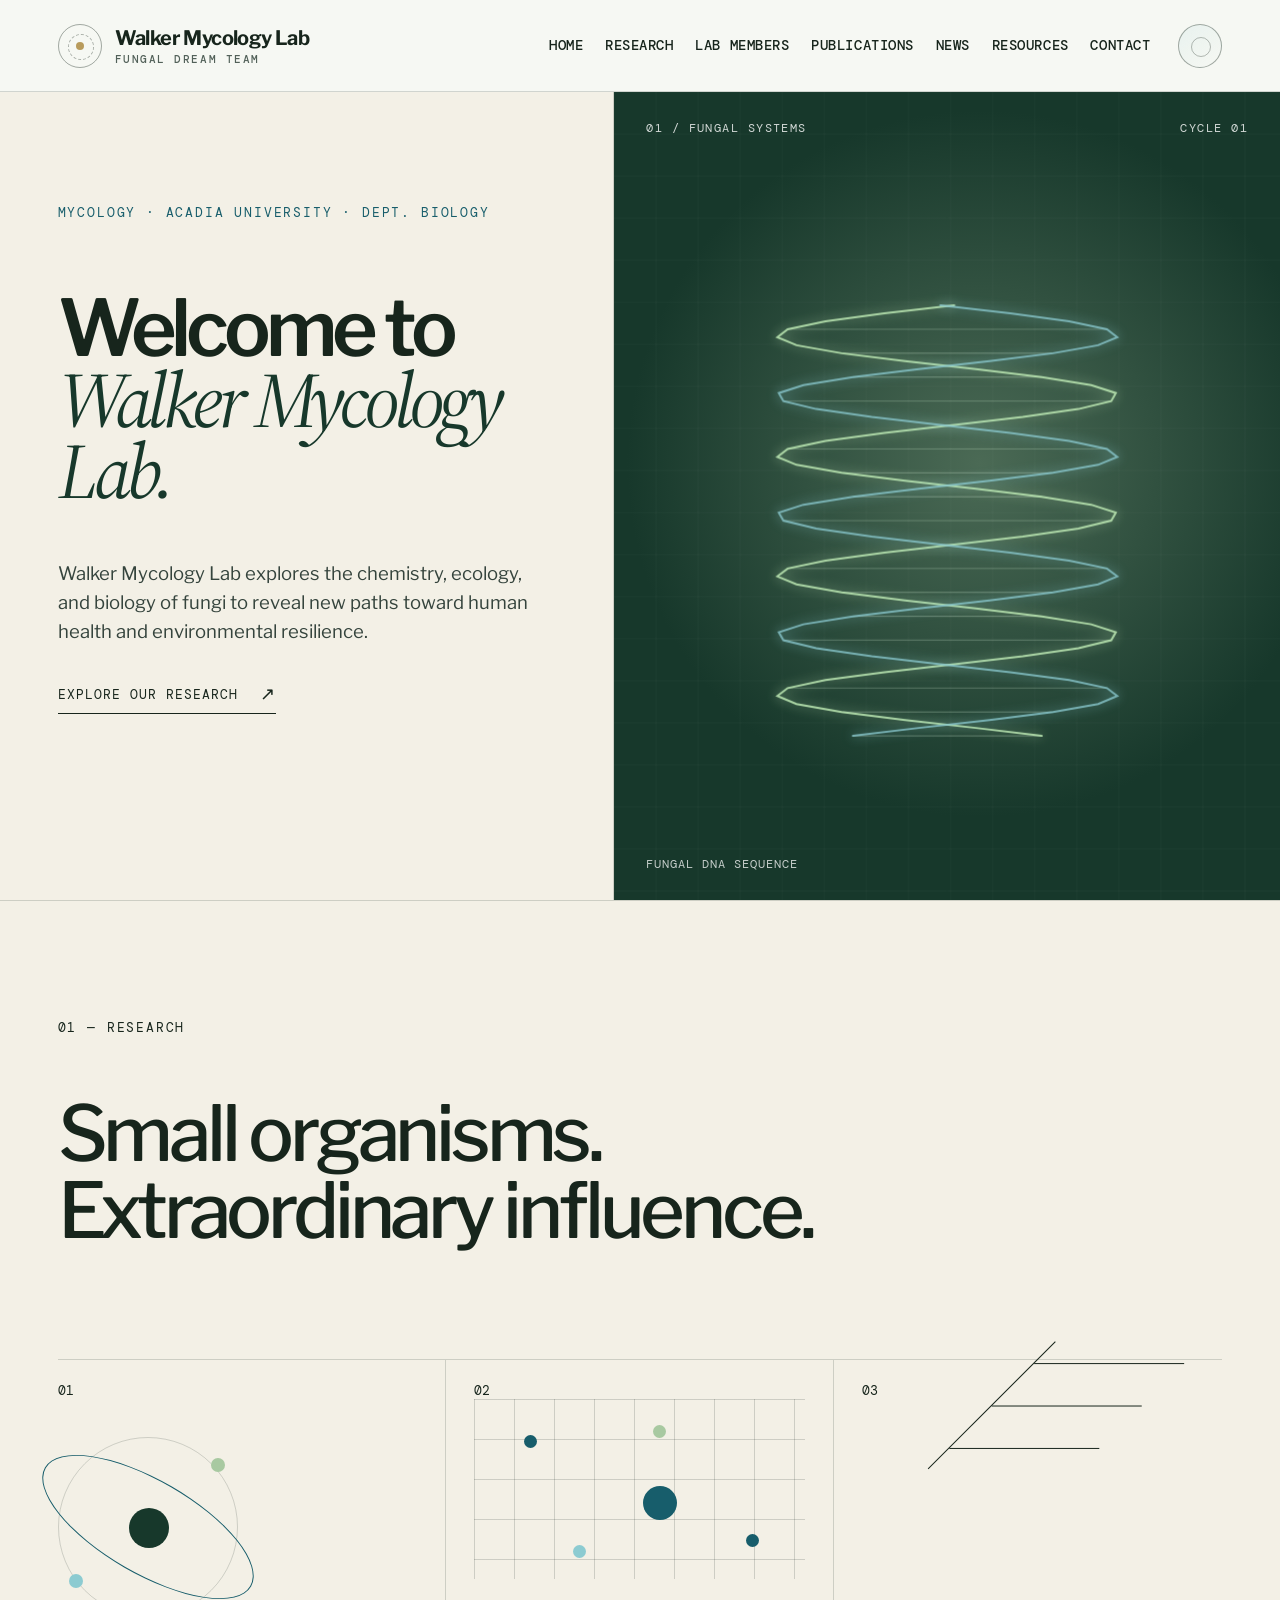
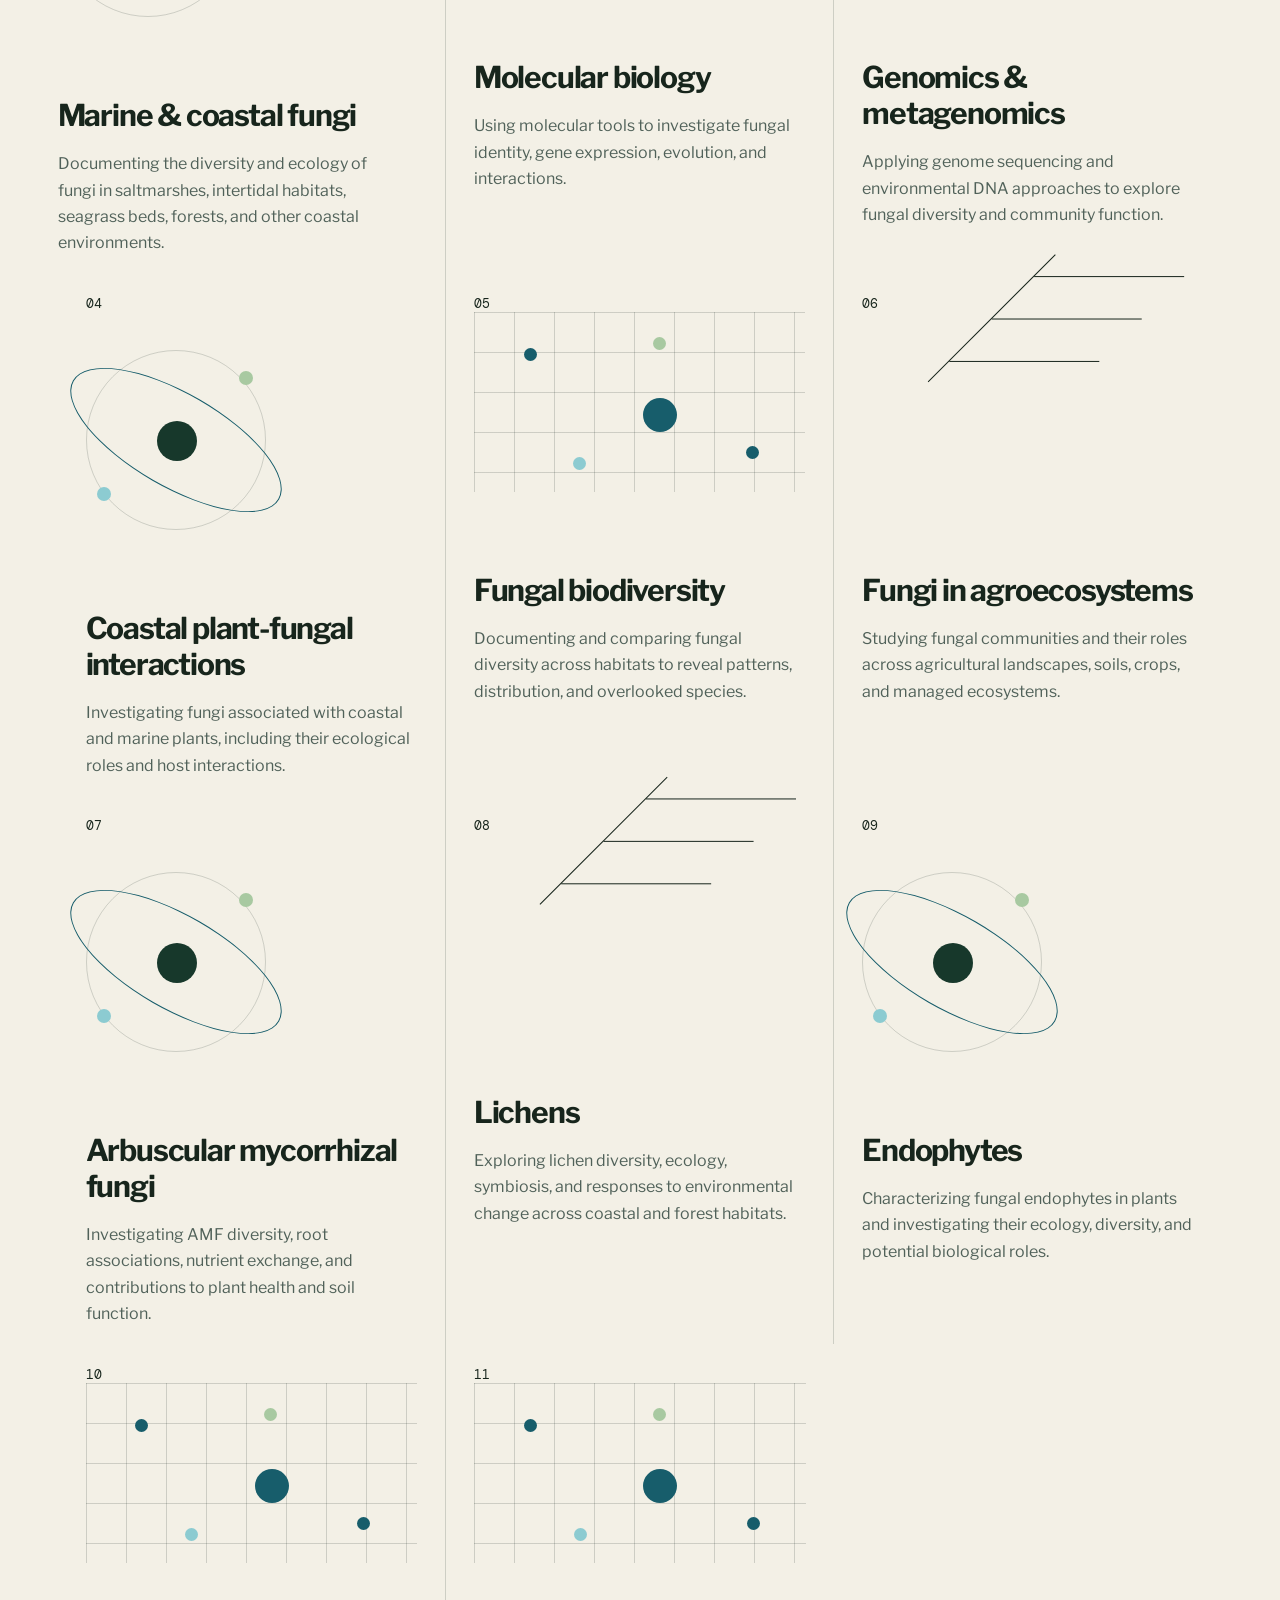
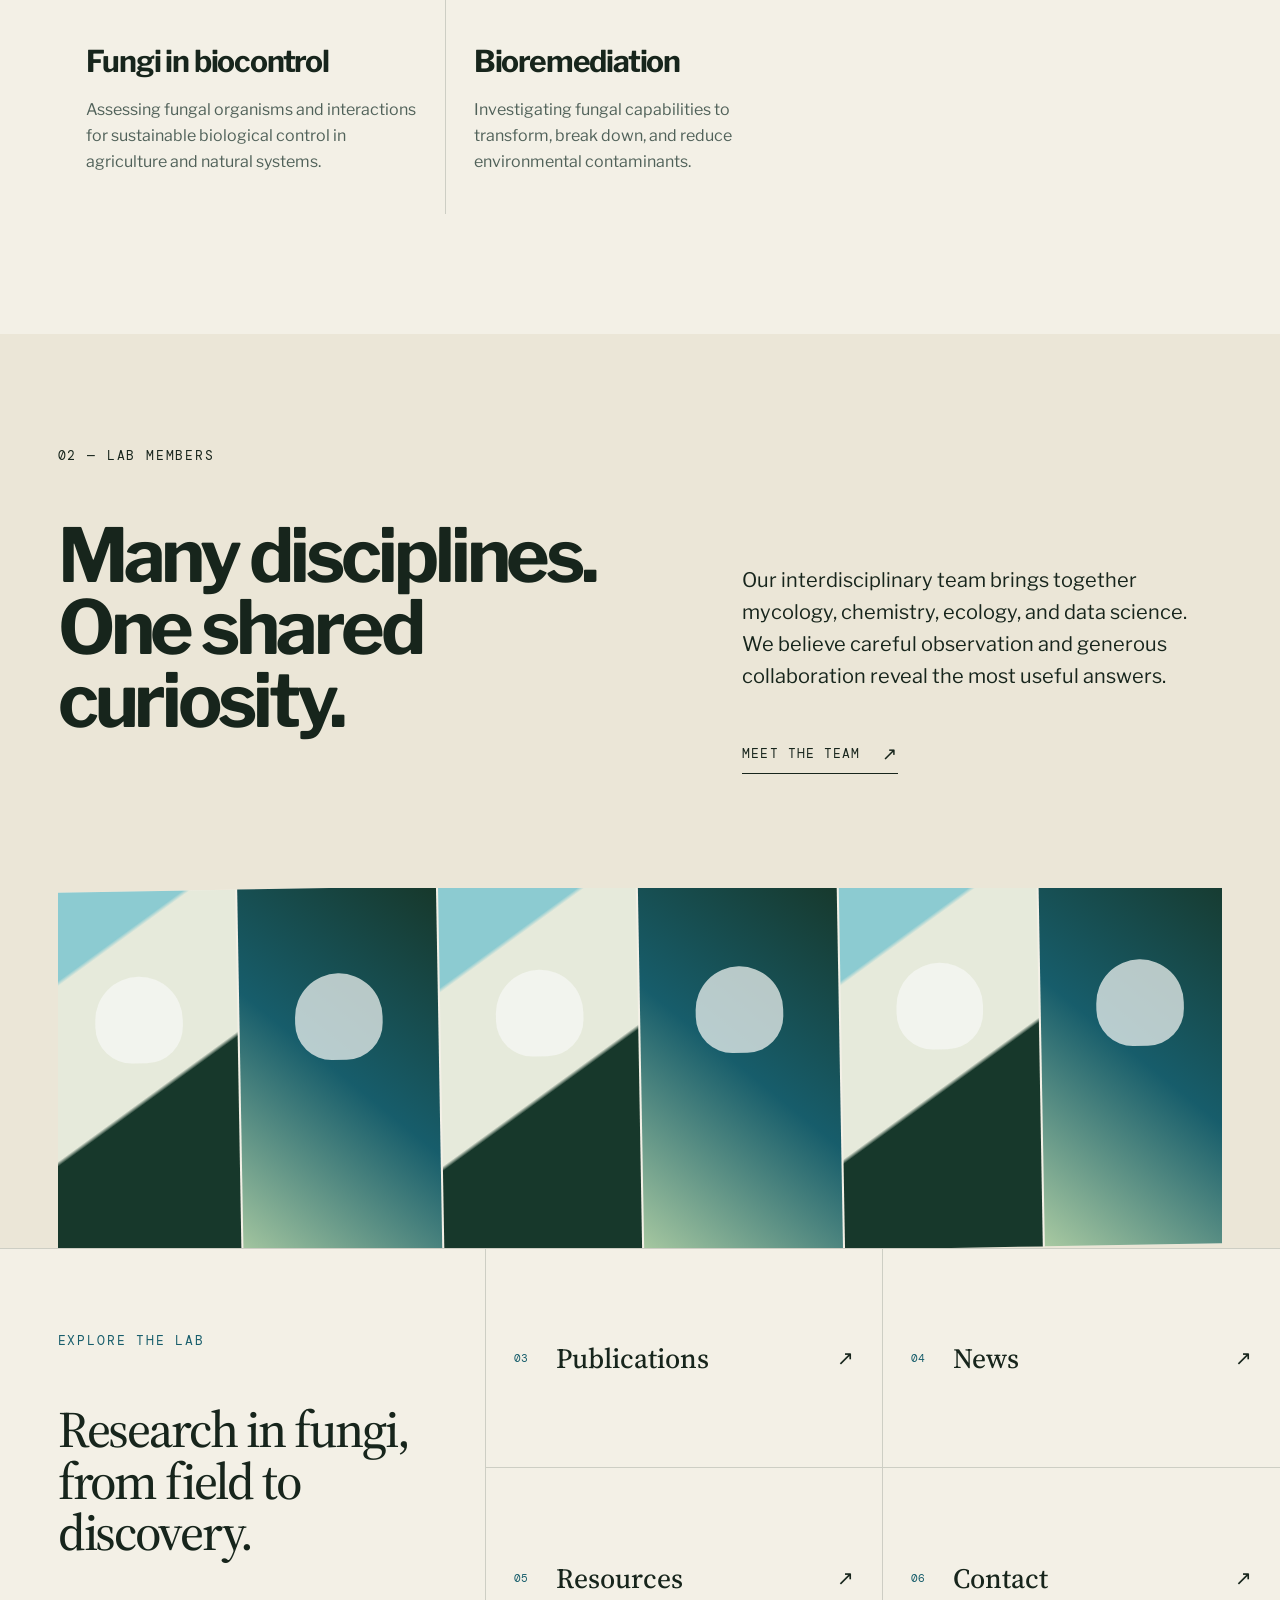
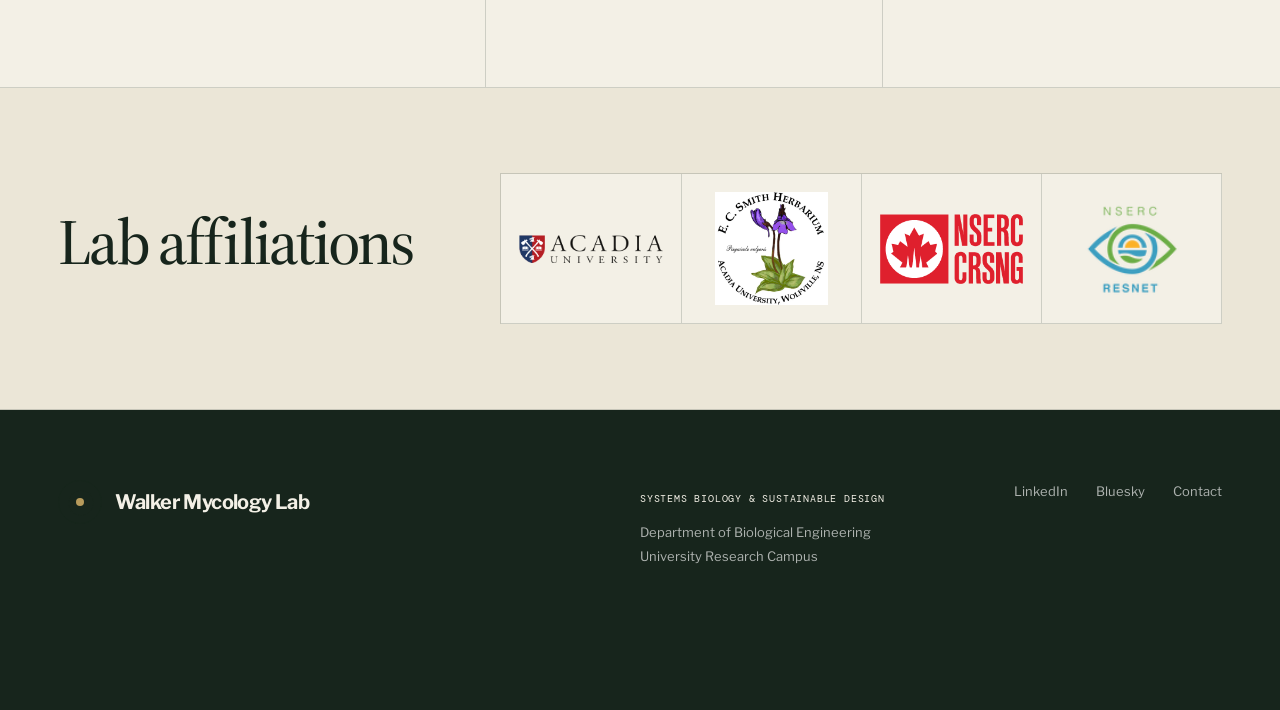
==== commit 320a1a7b: "Refine Ximena research caption Co-authored-by: Copilot <223556219+Copilot@users.noreply.github.com>" ====
--- a/index.html
+++ b/index.html
@@ -218,6 +218,6 @@
       }
     }
   </script>
-  <script src="script.js?v=47"></script>
+  <script src="script.js?v=48"></script>
 </body>
 </html>
--- a/styles.css
+++ b/styles.css
@@ -113,7 +113,7 @@
 .management-profile-side {
   display: grid;
   grid-template-rows: minmax(220px, 1fr) auto;
-  gap: 18px;
+  gap: 8px;
 }
 .management-media-slot {
   aspect-ratio: auto;
@@ -146,9 +146,13 @@
   padding: 18px 20px;
   border-top: 1px solid var(--line);
   color: #526159;
-  font-family: "DM Mono", monospace;
-  font-size: 11px;
+  font-family: "Libre Franklin", sans-serif;
+  font-size: 15px;
   line-height: 1.55;
+}
+.management-profile-caption strong {
+  color: var(--blue-dark);
+  font-weight: 700;
 }
 .member-read-more {
   display: inline-flex;
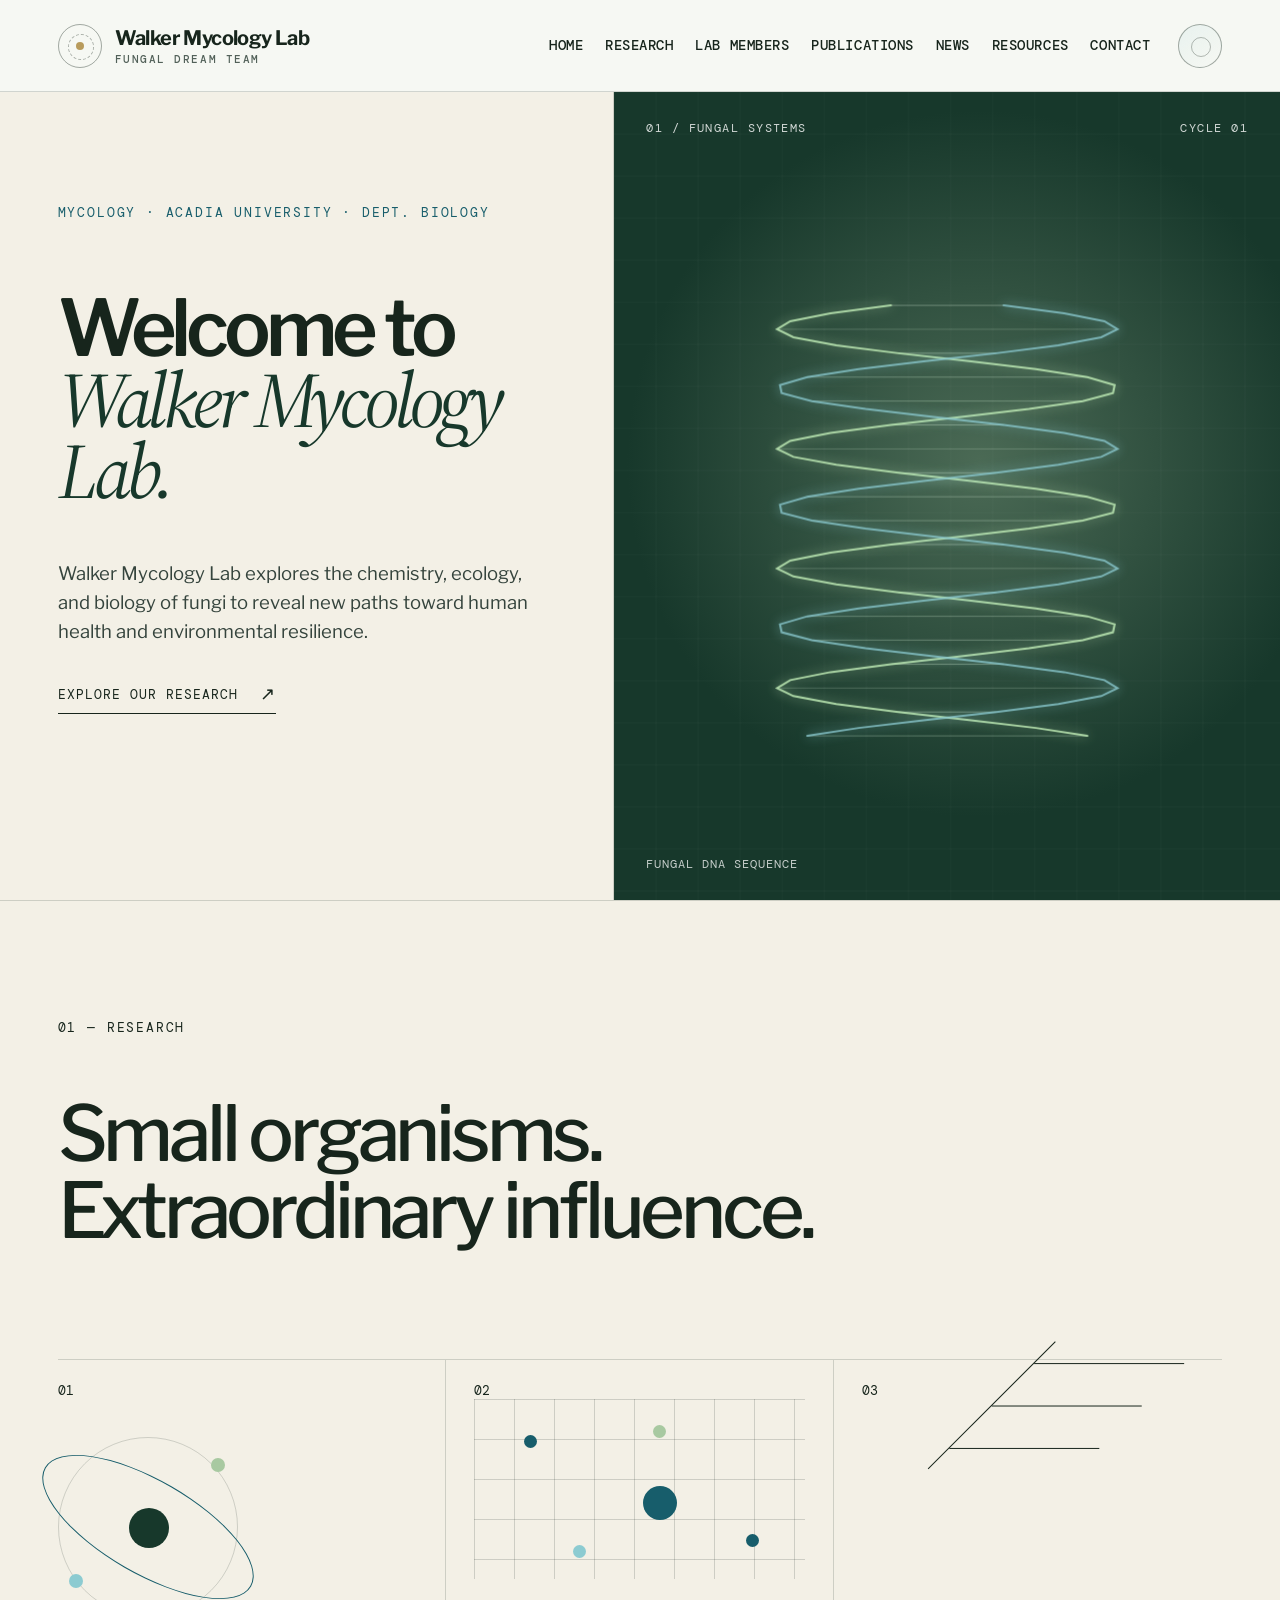
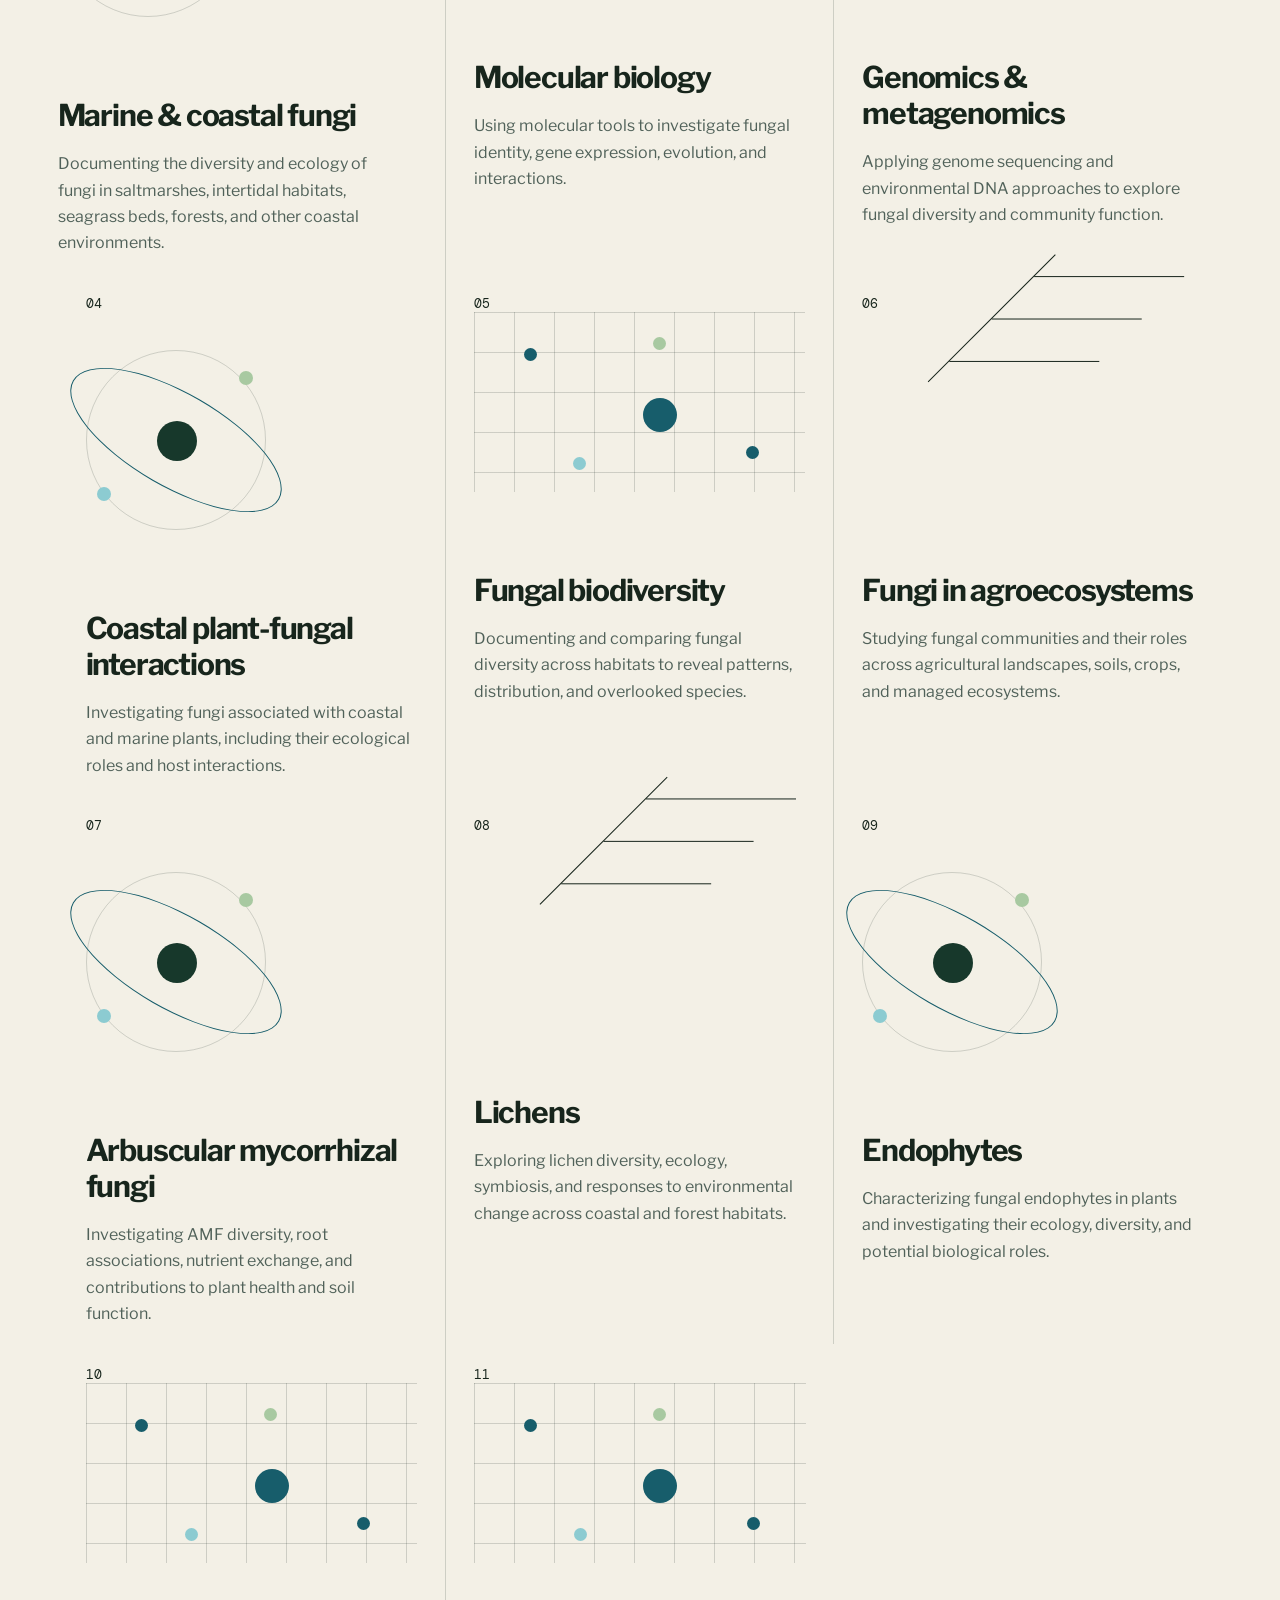
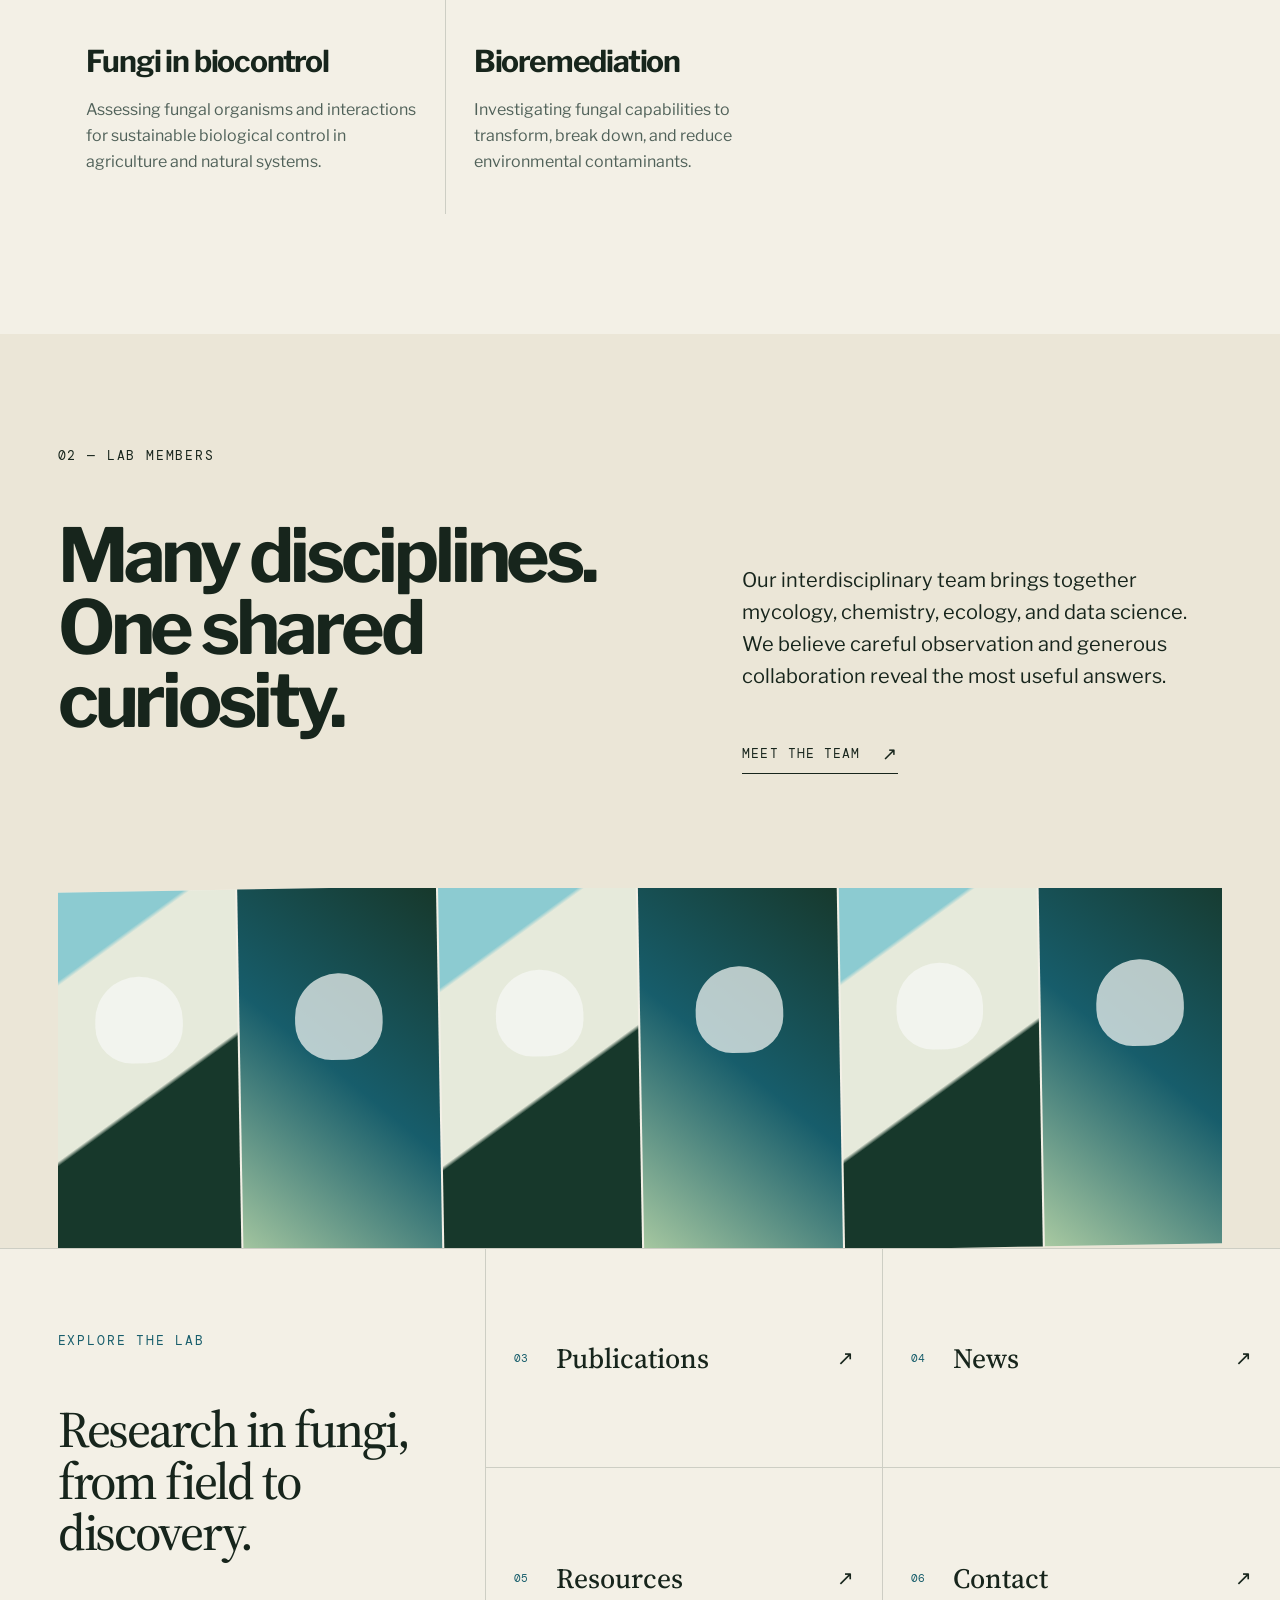
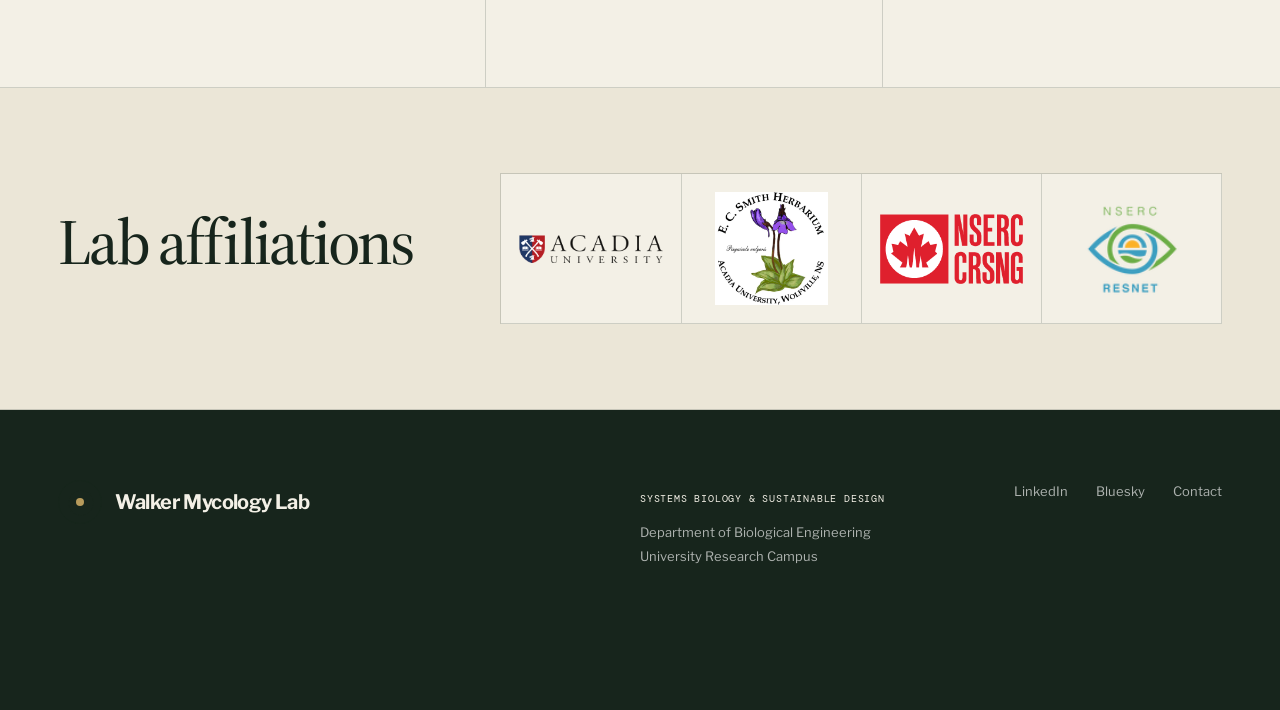
==== commit 41d9ea07: "Lock management profiles from text overrides Co-authored-by: Copilot <223556219+Copilot@users.norepl" ====
--- a/index.html
+++ b/index.html
@@ -218,6 +218,6 @@
       }
     }
   </script>
-  <script src="script.js?v=48"></script>
+  <script src="script.js?v=49"></script>
 </body>
 </html>
--- a/styles.css
+++ b/styles.css
@@ -147,7 +147,7 @@
   border-top: 1px solid var(--line);
   color: #526159;
   font-family: "Libre Franklin", sans-serif;
-  font-size: 15px;
+  font-size: 17px;
   line-height: 1.55;
 }
 .management-profile-caption strong {
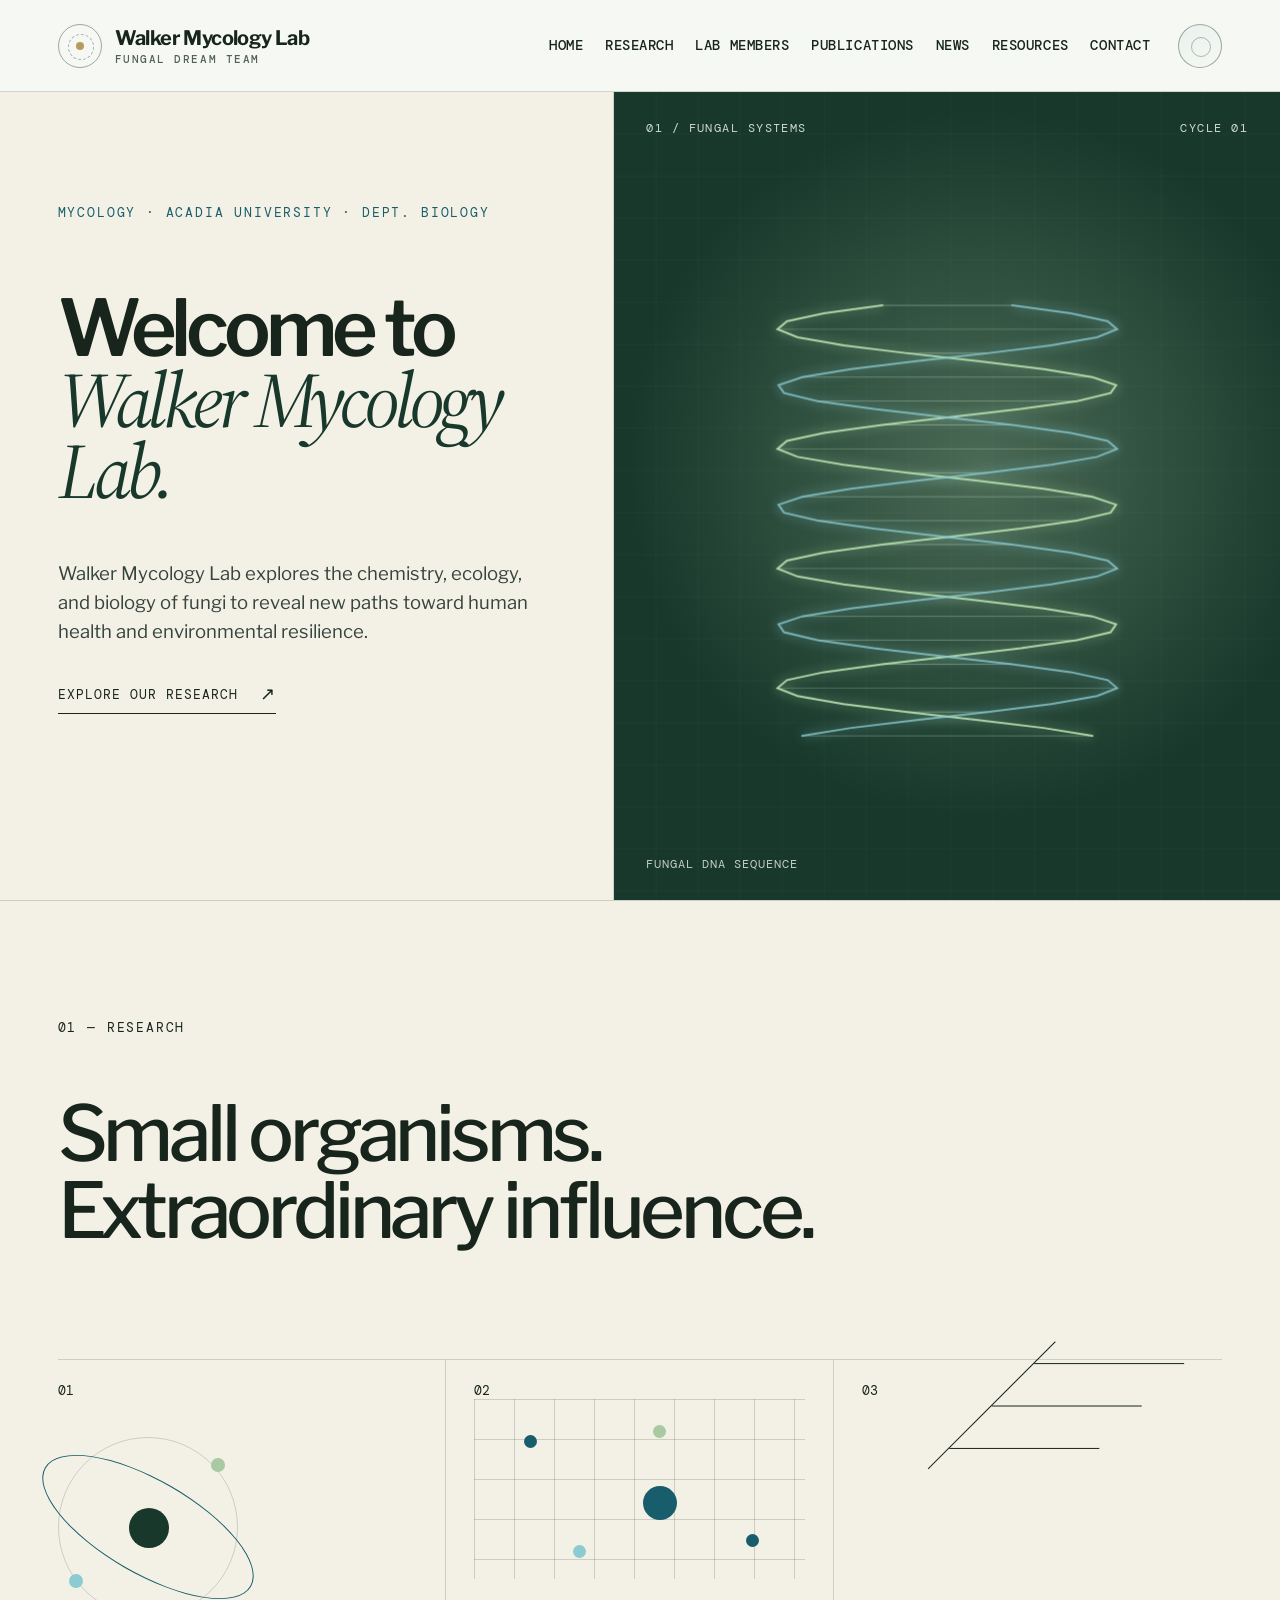
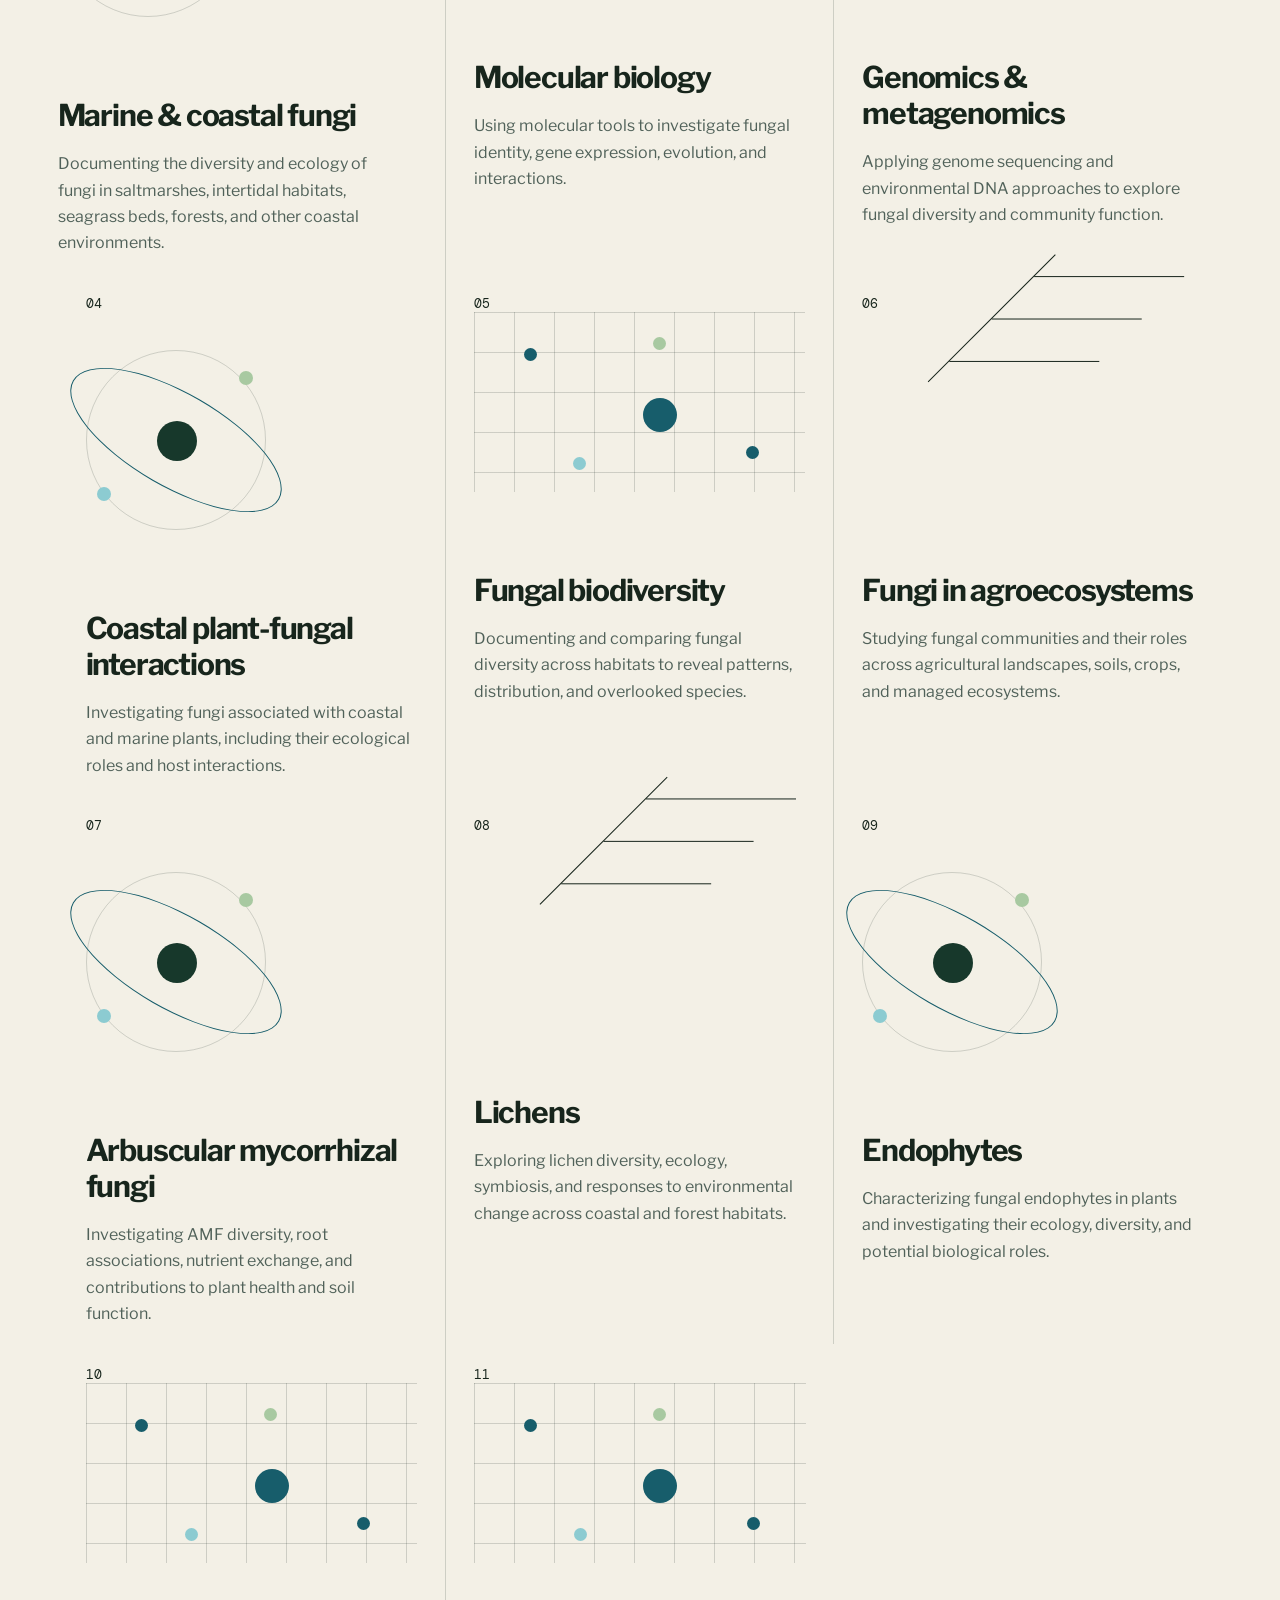
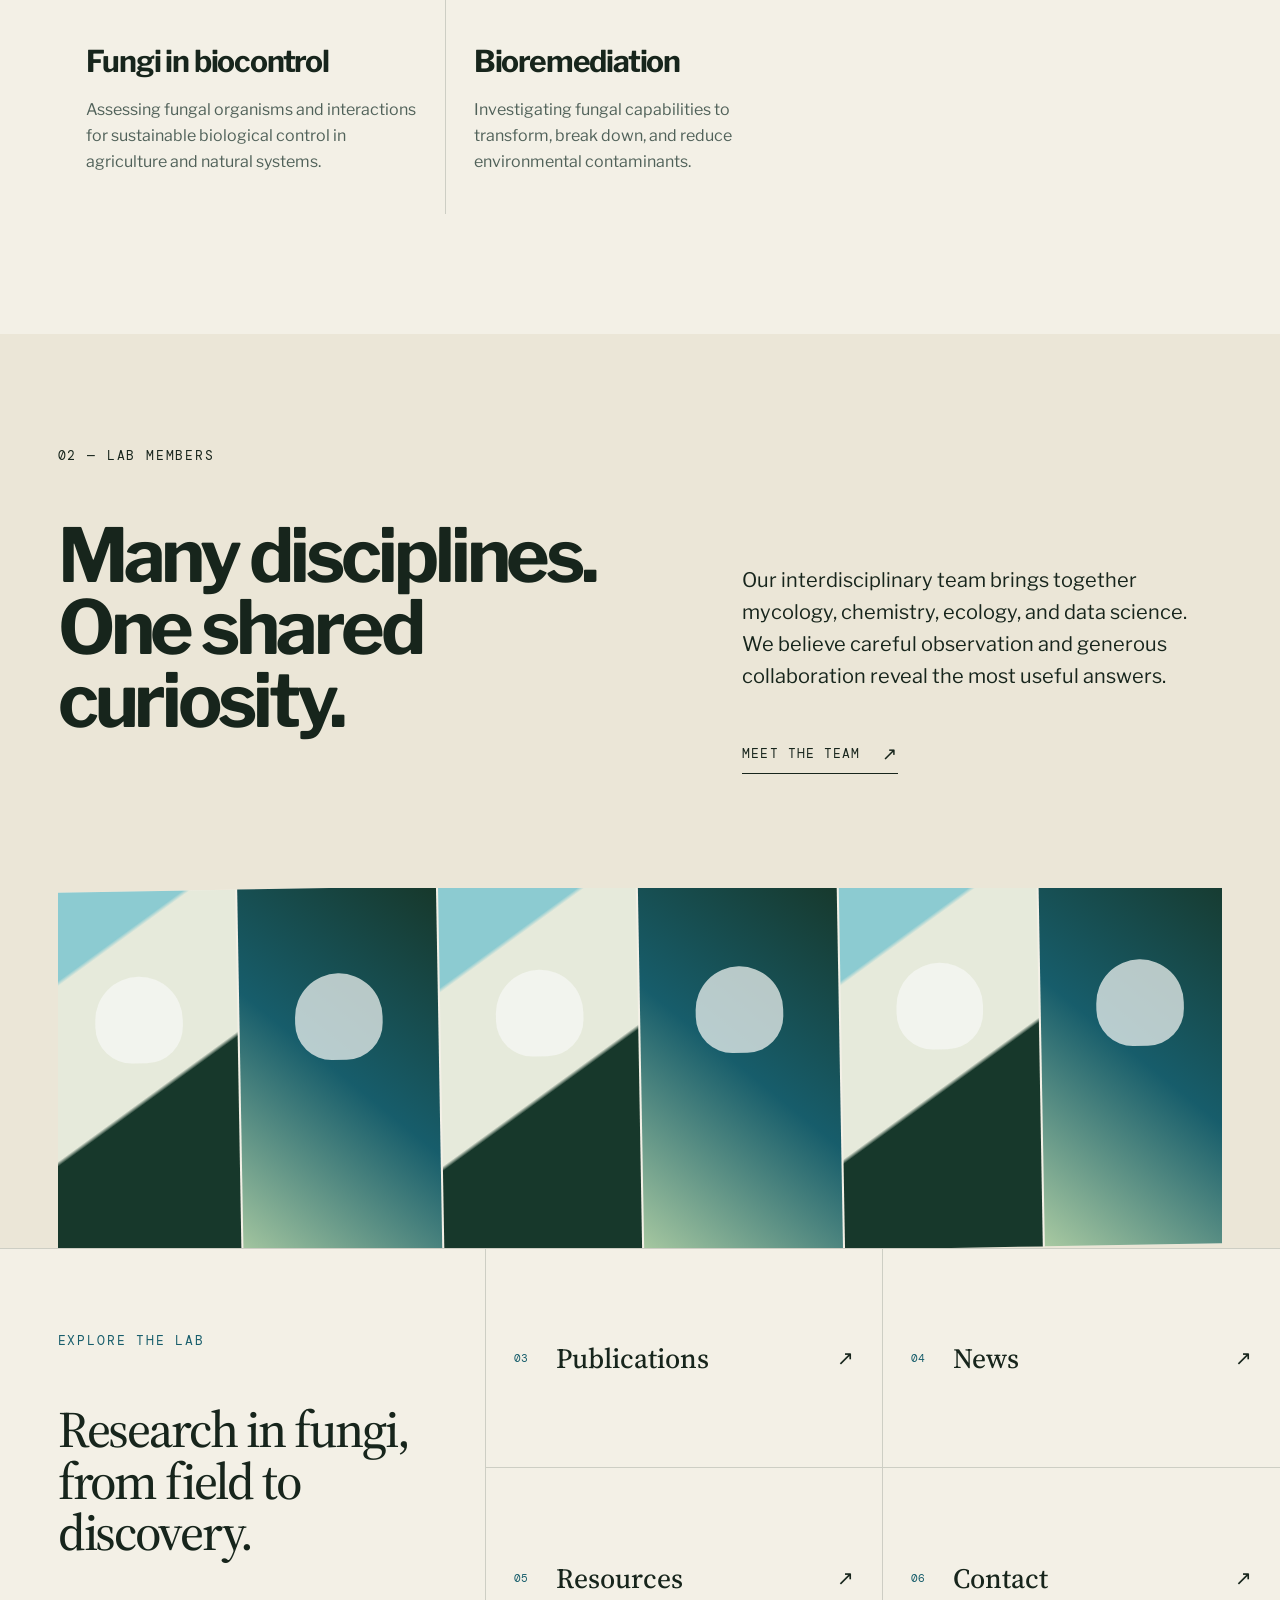
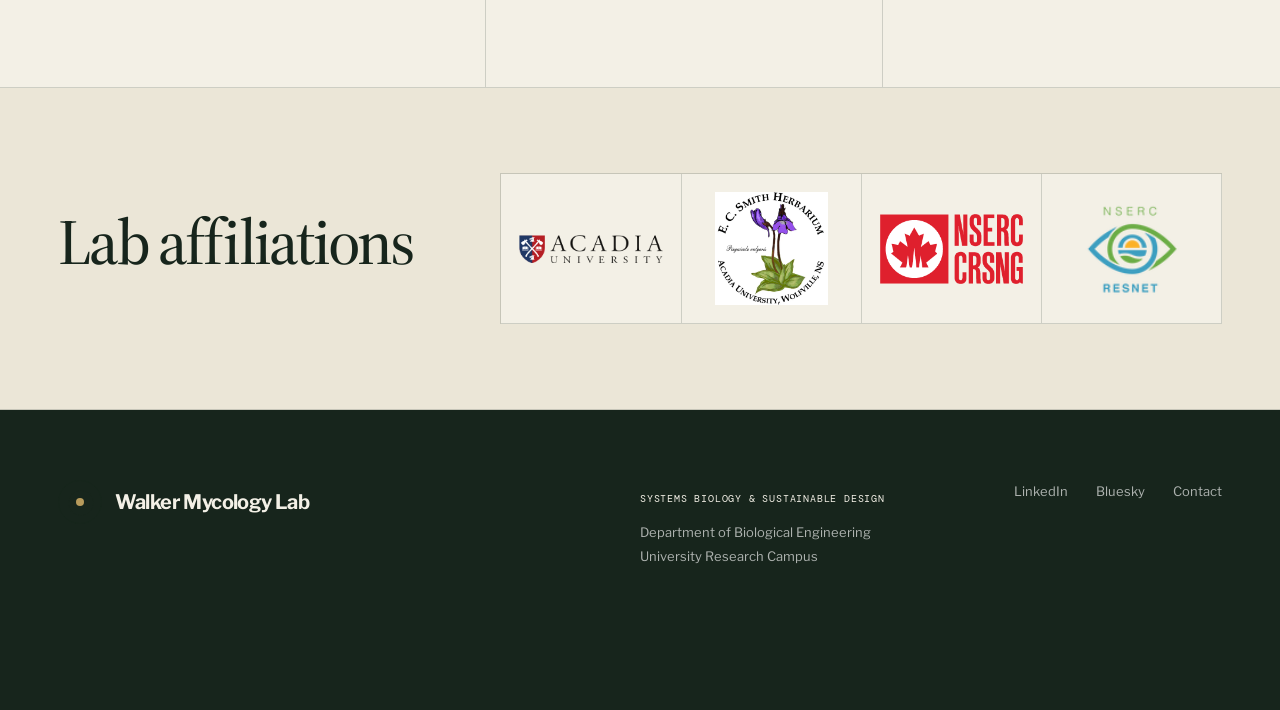
==== commit 7ea548de: "Disable persistent browser profile overrides Co-authored-by: Copilot <223556219+Copilot@users.norepl" ====
--- a/index.html
+++ b/index.html
@@ -218,6 +218,6 @@
       }
     }
   </script>
-  <script src="script.js?v=49"></script>
+  <script src="script.js?v=50"></script>
 </body>
 </html>
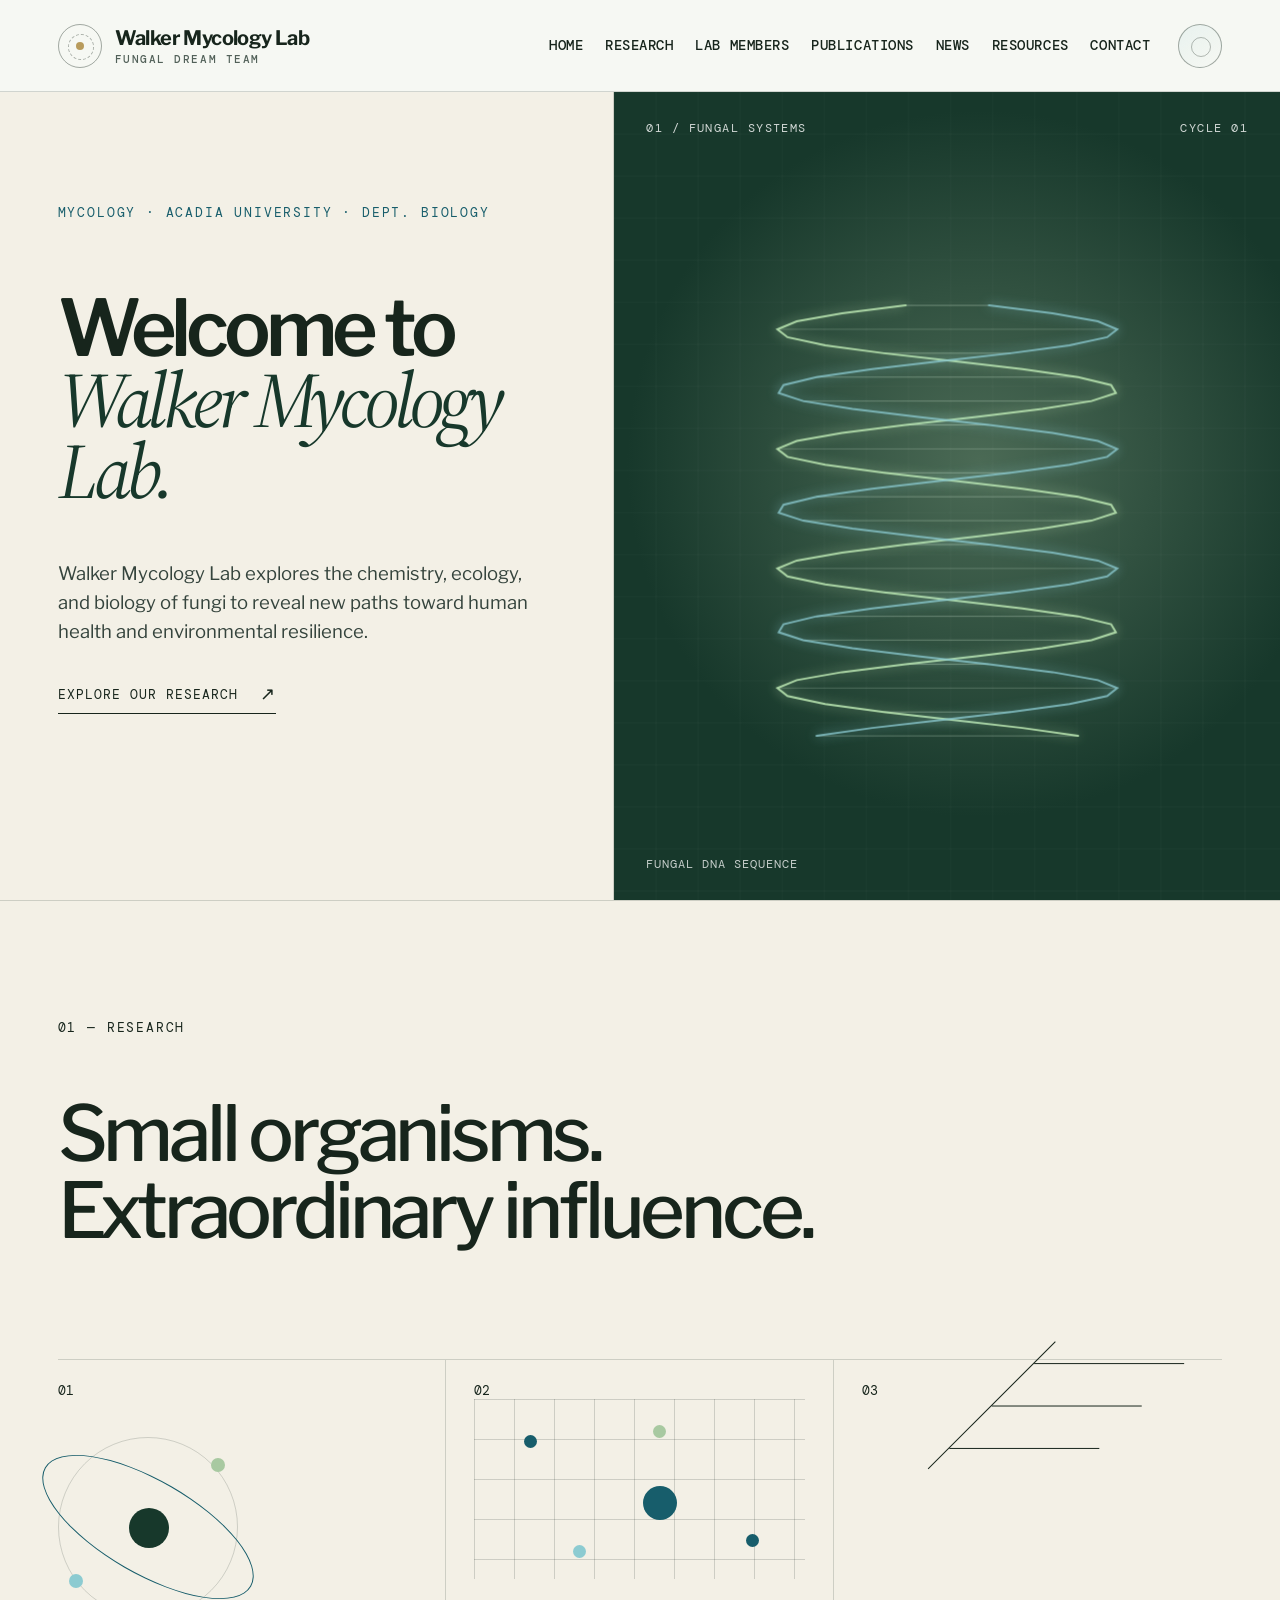
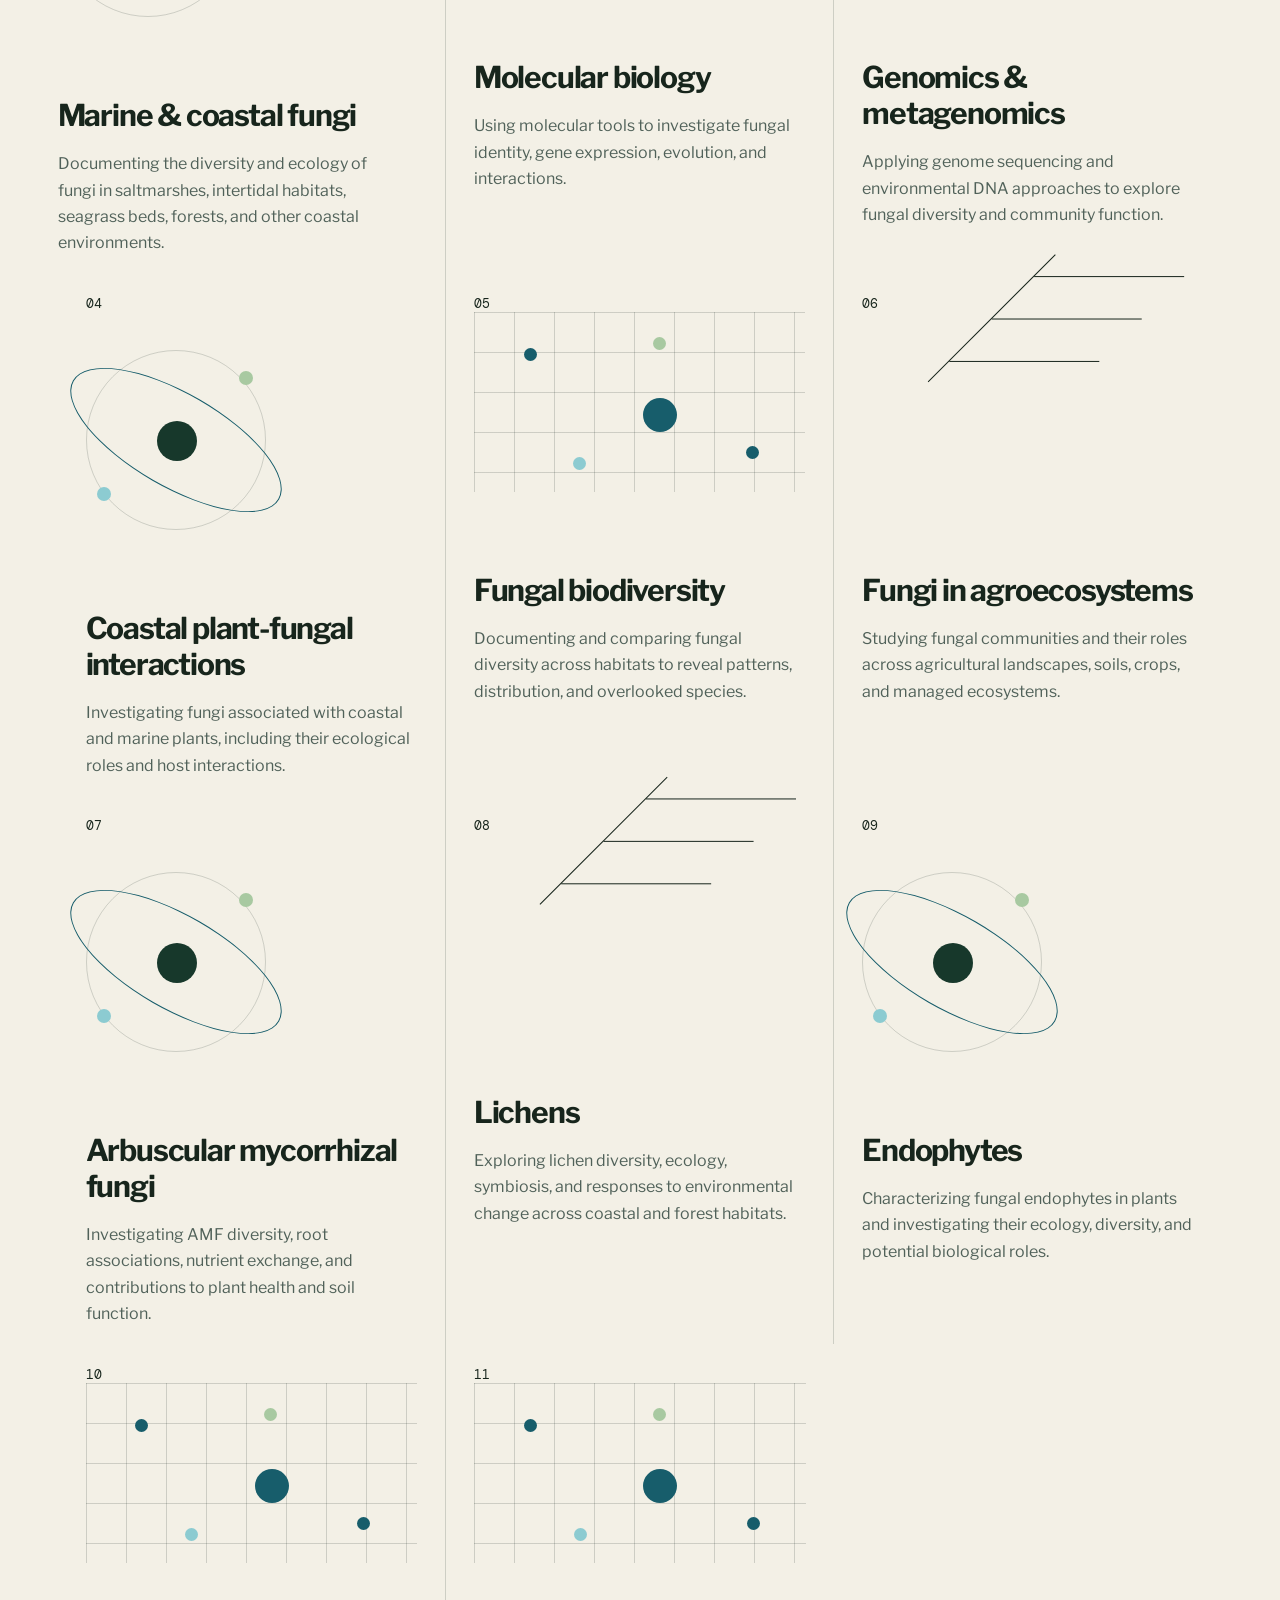
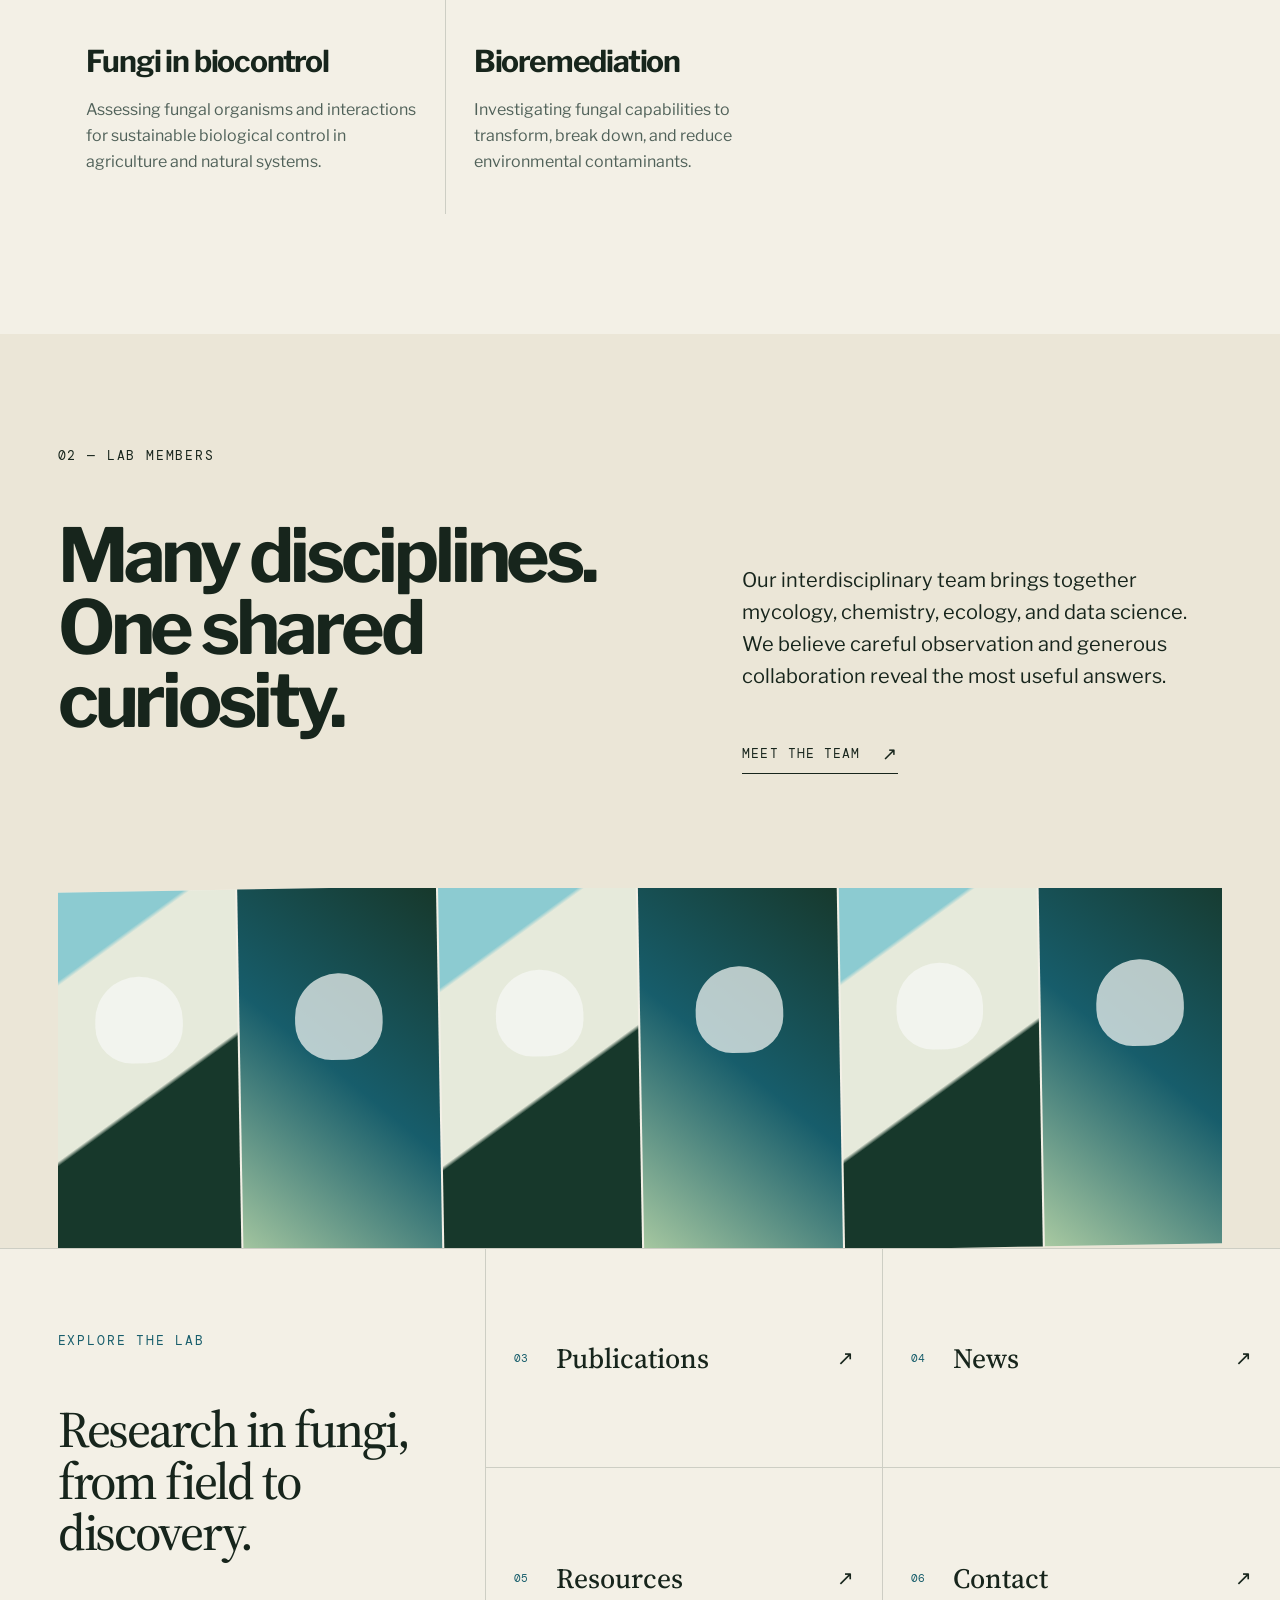
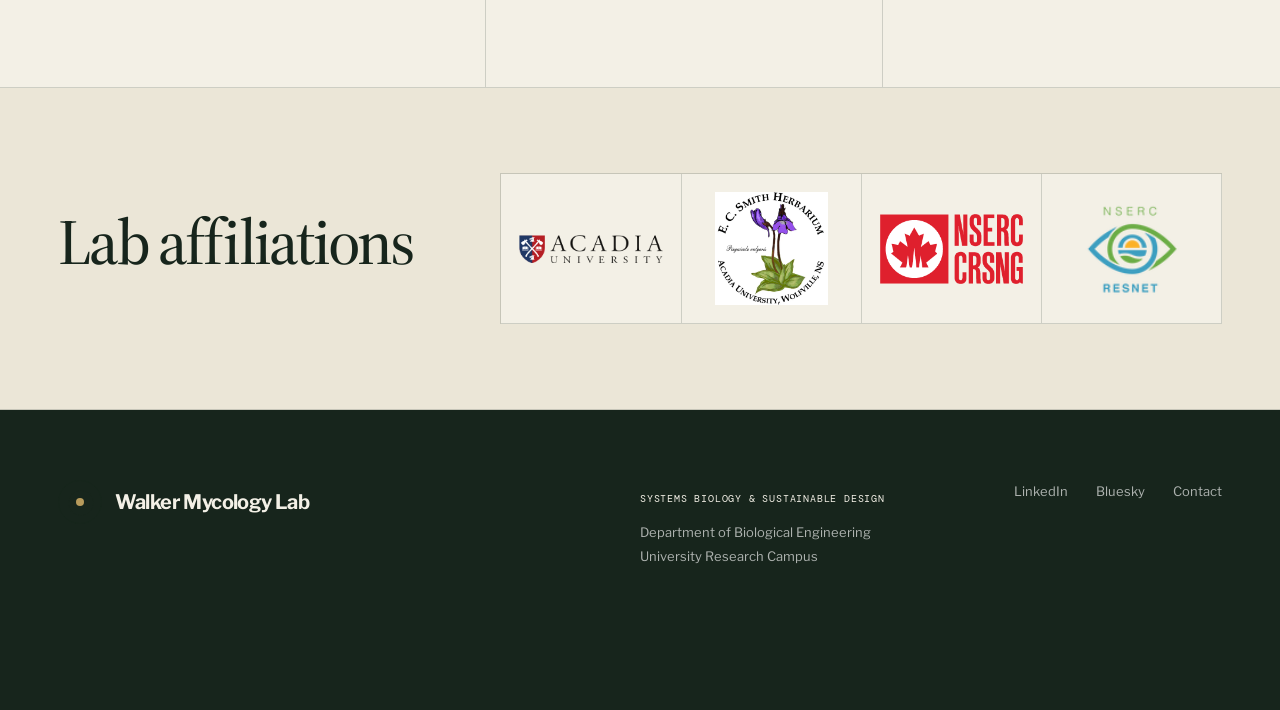
==== commit e4facc96: "Add seagrass image to Ximena profile Co-authored-by: Copilot <223556219+Copilot@users.noreply.github" ====
--- a/index.html
+++ b/index.html
@@ -218,6 +218,6 @@
       }
     }
   </script>
-  <script src="script.js?v=50"></script>
+  <script src="script.js?v=51"></script>
 </body>
 </html>
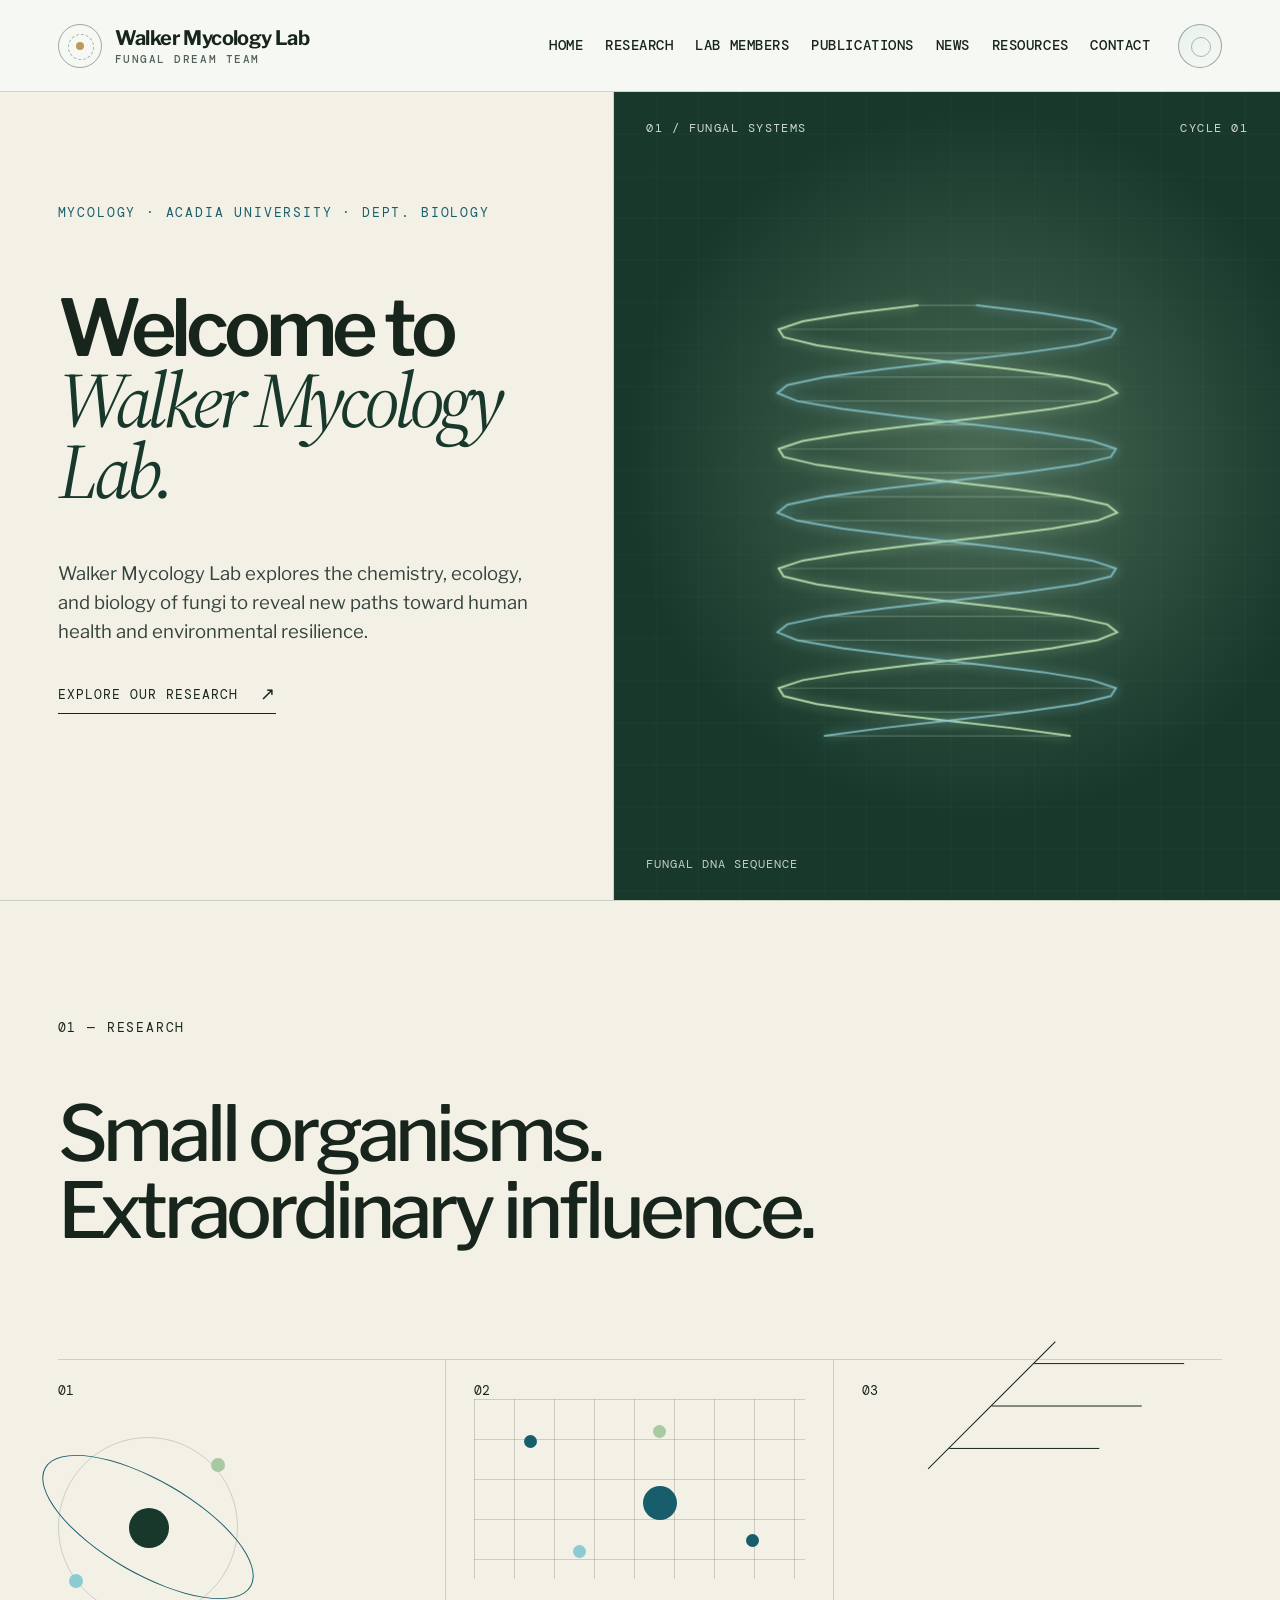
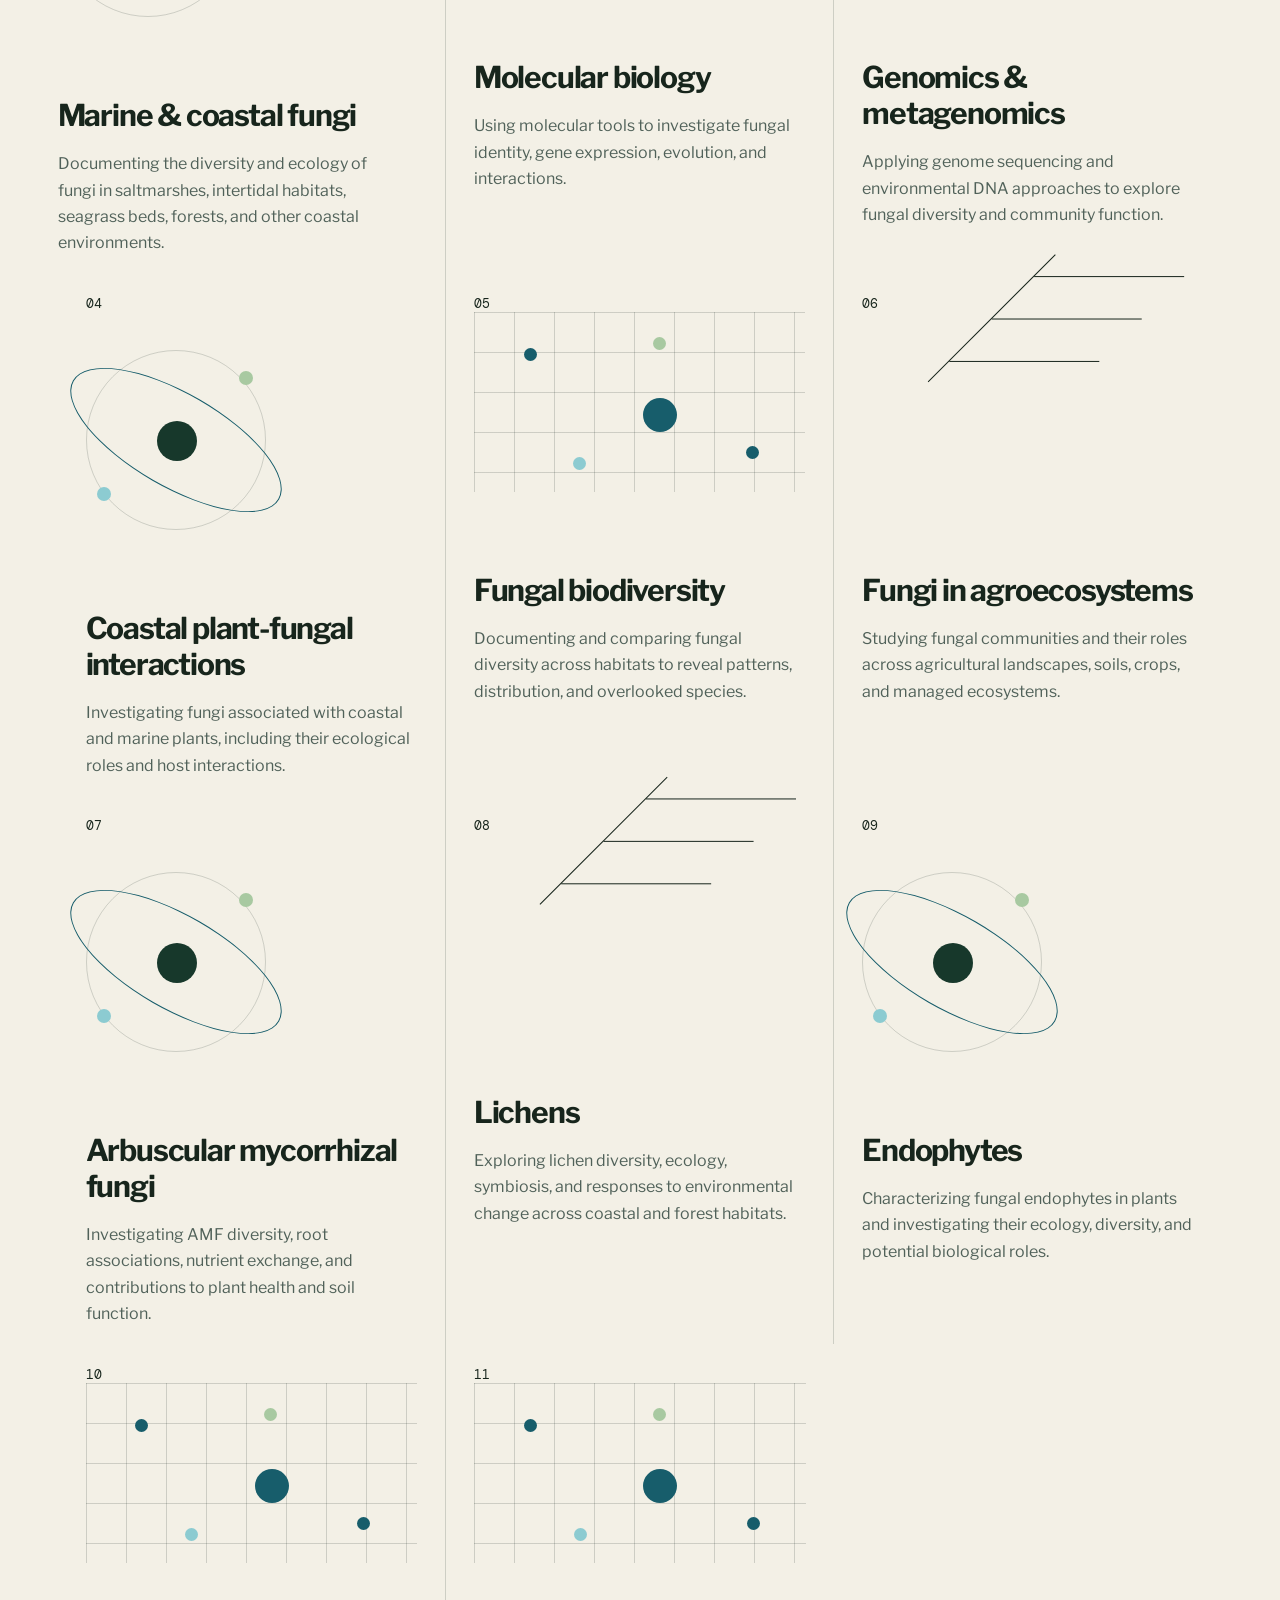
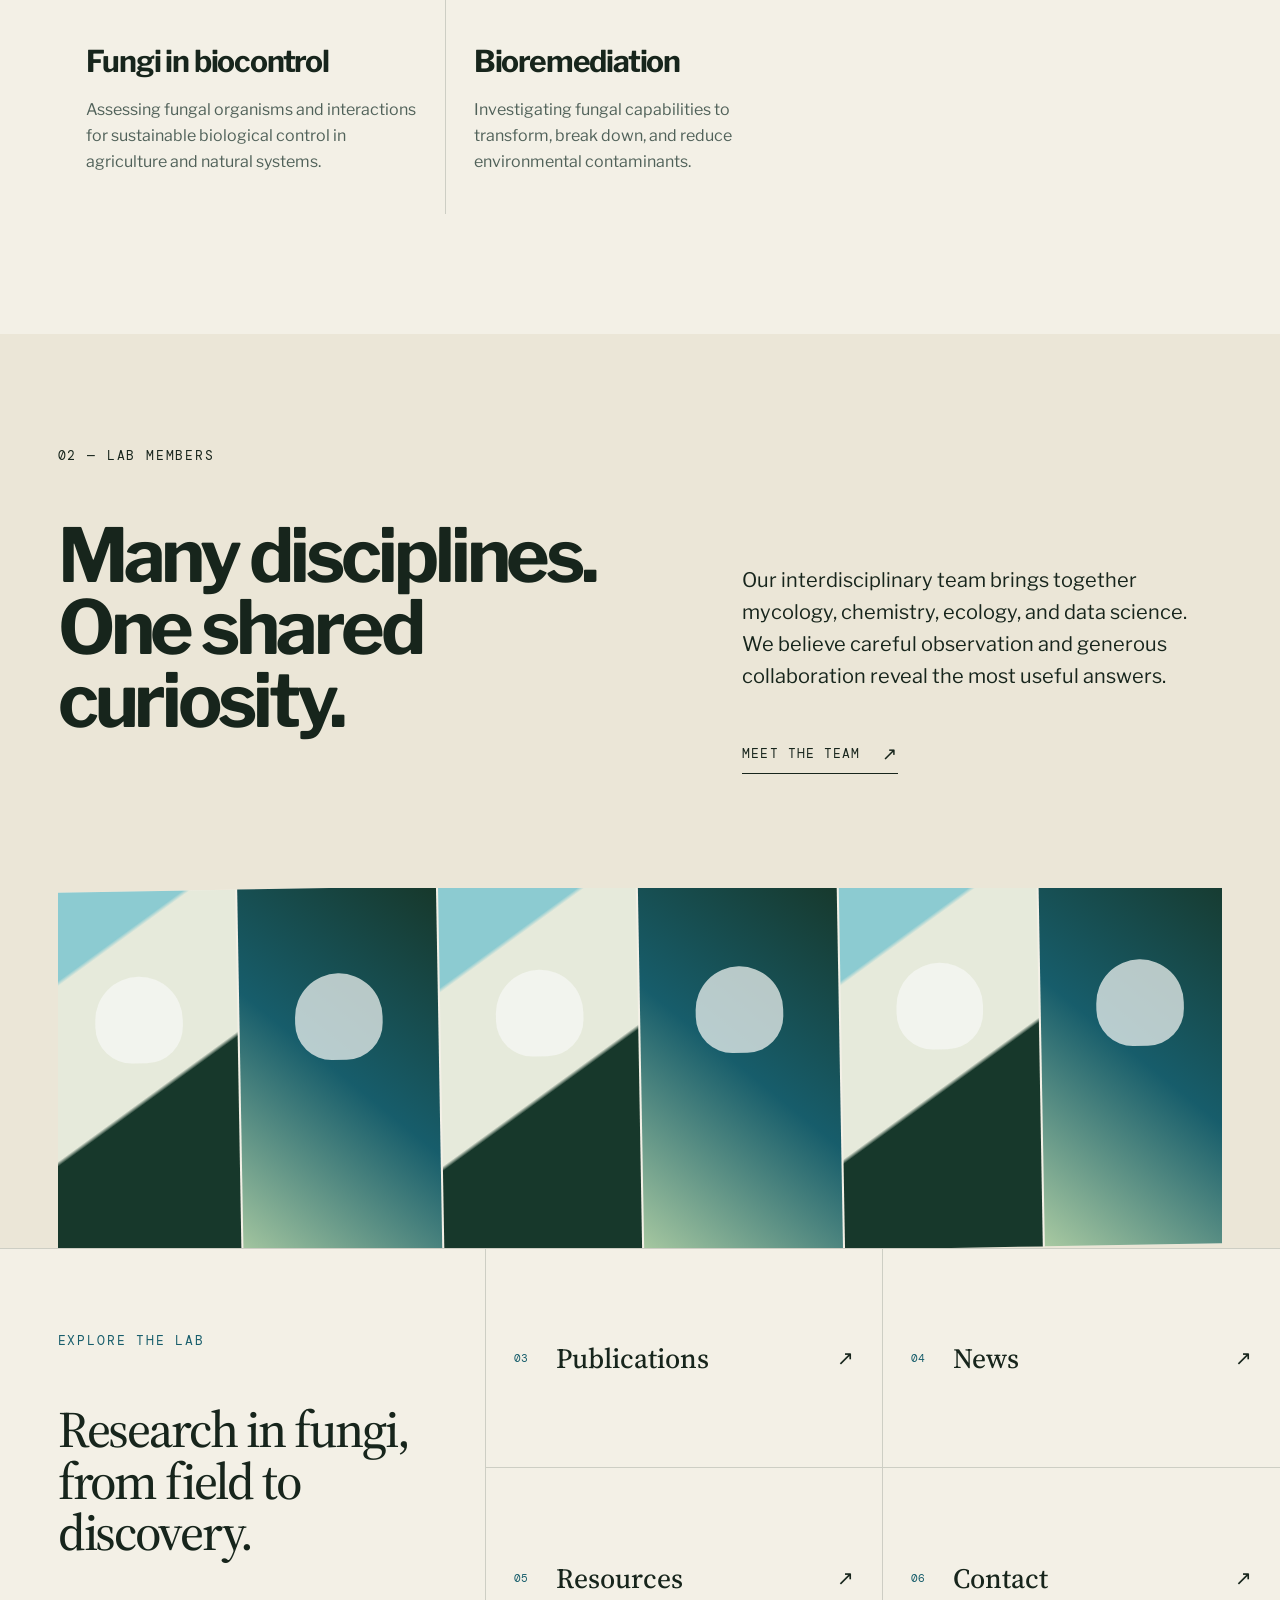
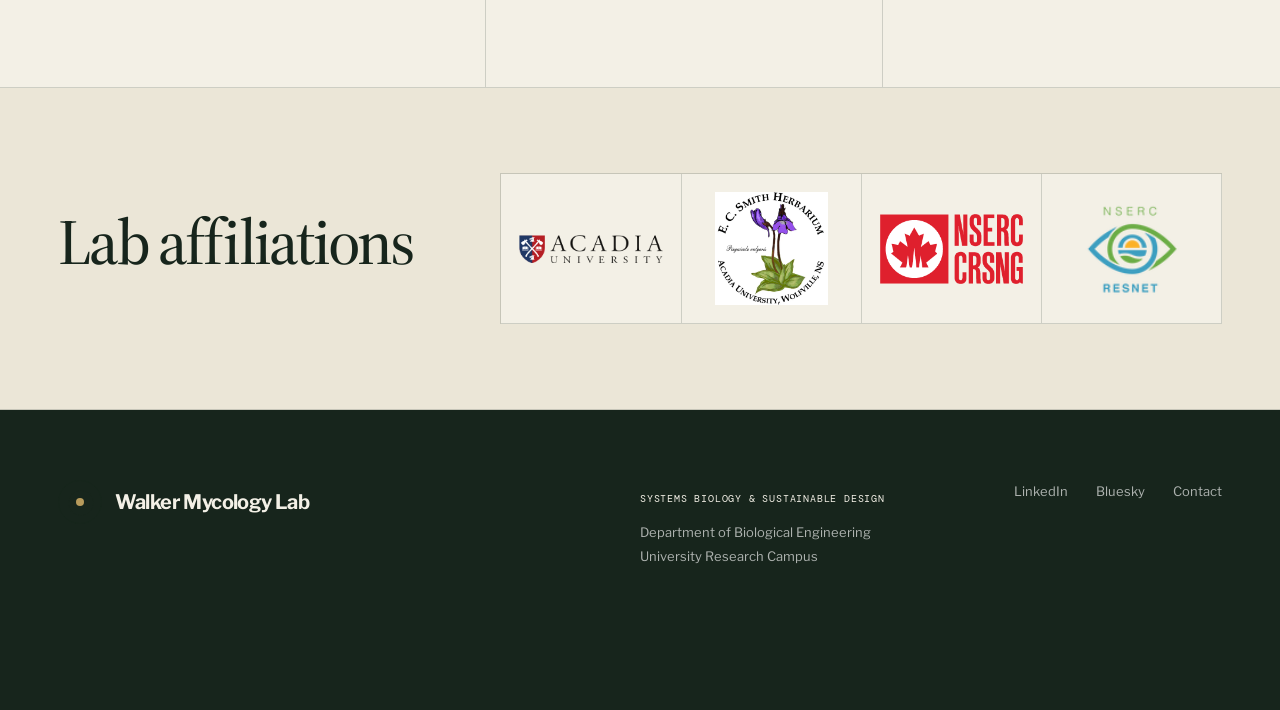
==== commit 9d1e515f: "Add Allison honors coordinator role Co-authored-by: Copilot <223556219+Copilot@users.noreply.github." ====
--- a/index.html
+++ b/index.html
@@ -218,6 +218,6 @@
       }
     }
   </script>
-  <script src="script.js?v=51"></script>
+  <script src="script.js?v=52"></script>
 </body>
 </html>
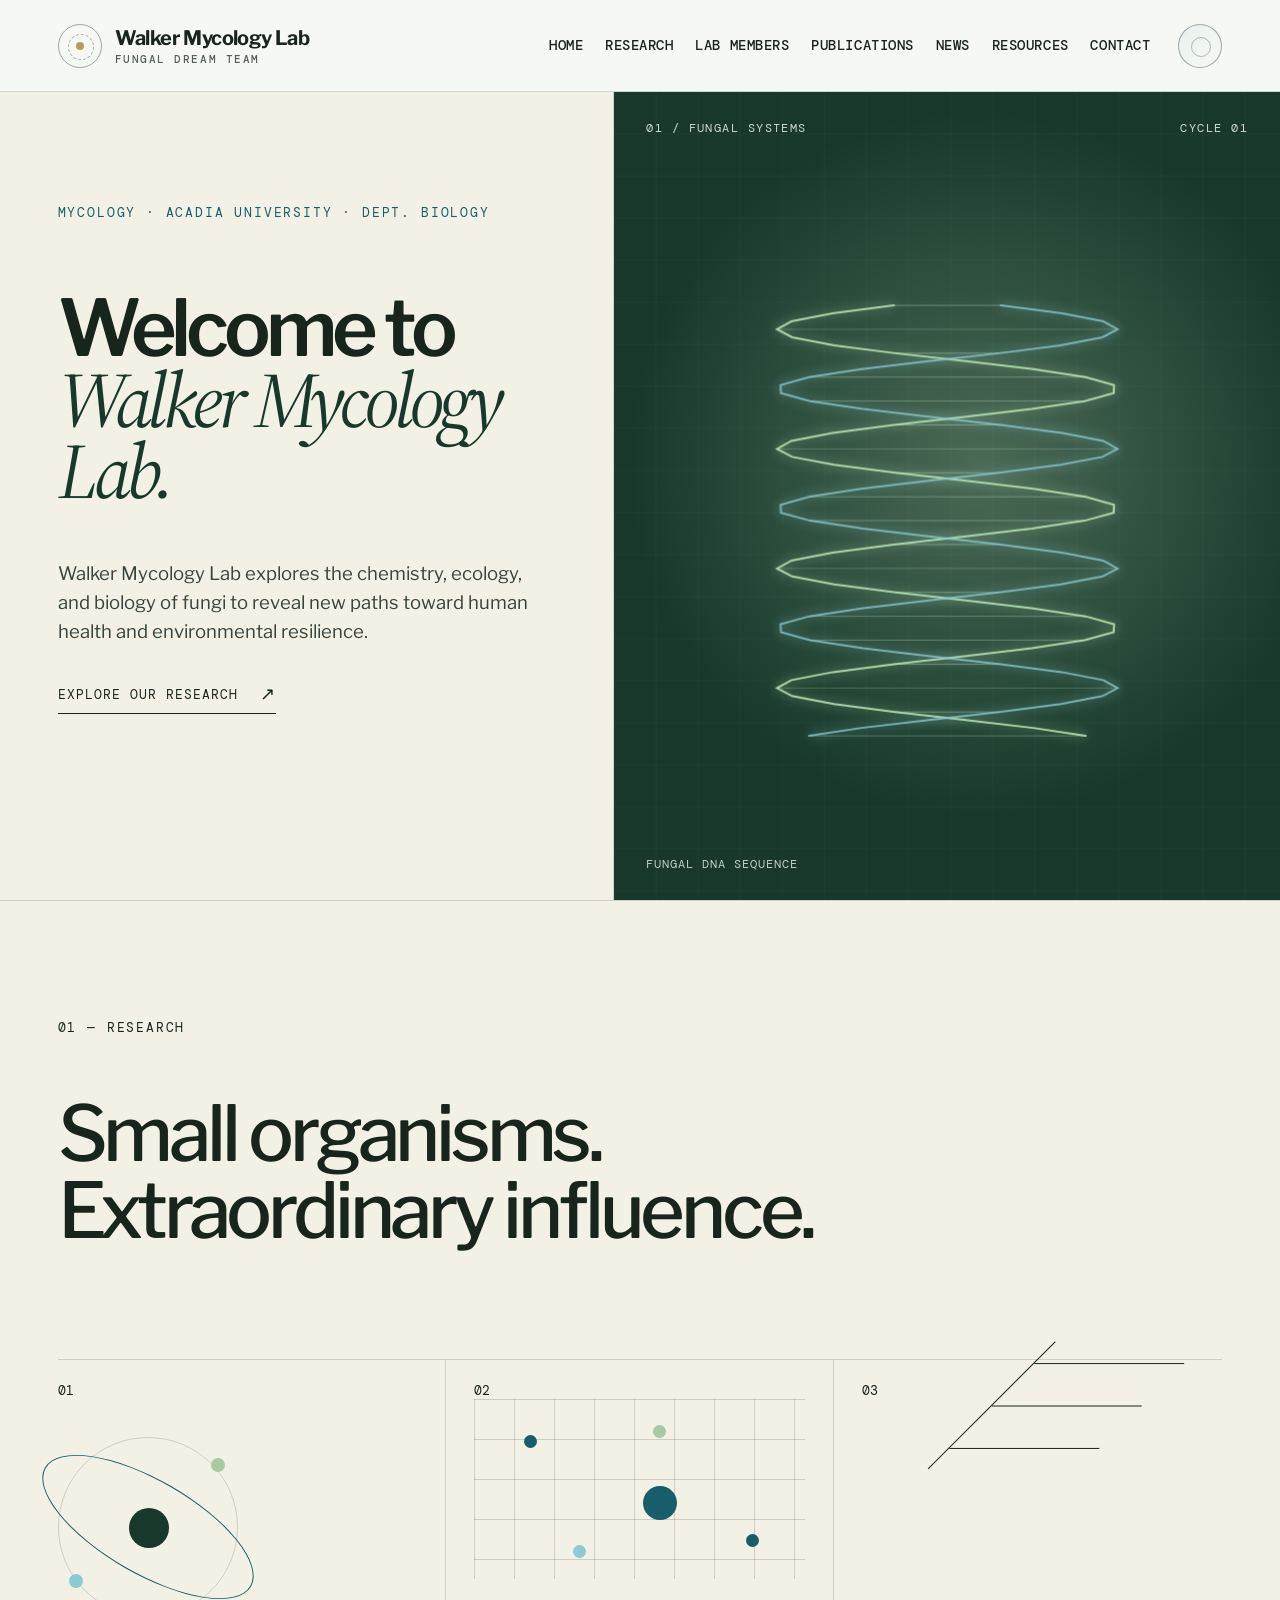
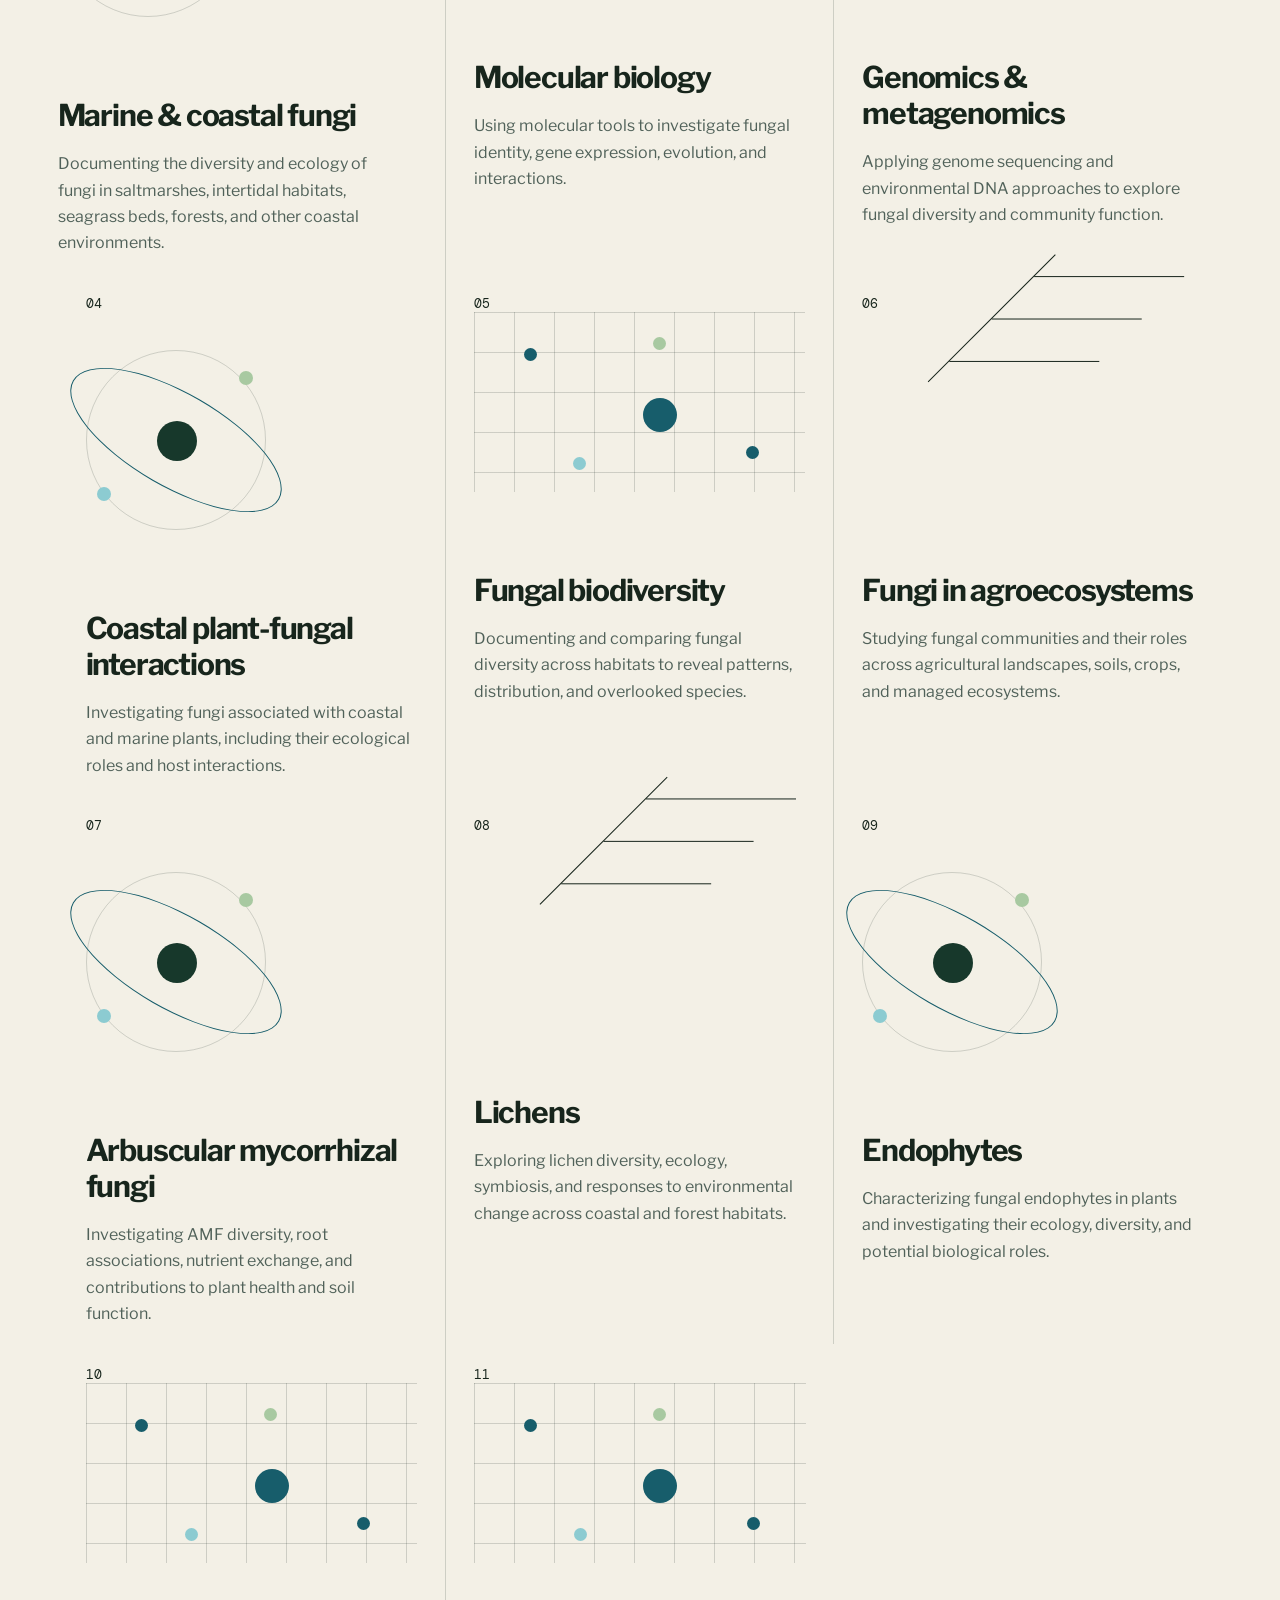
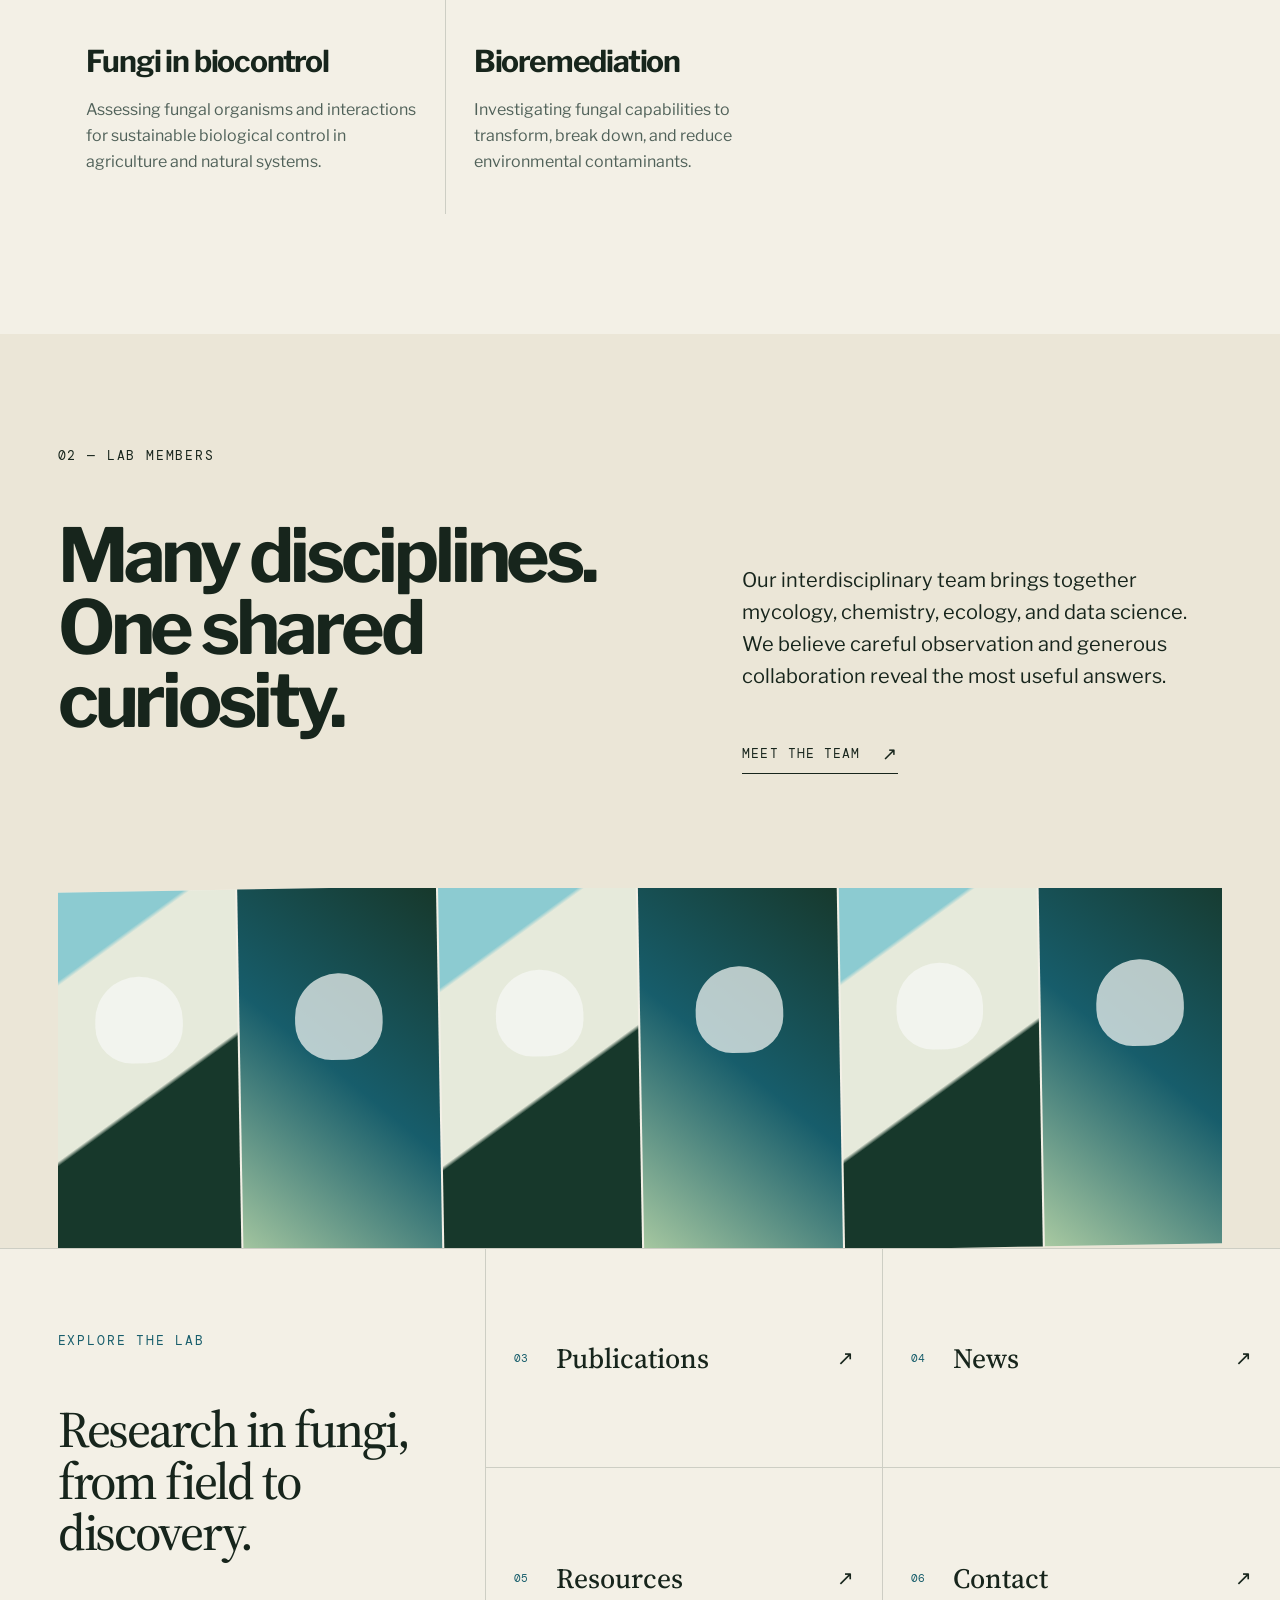
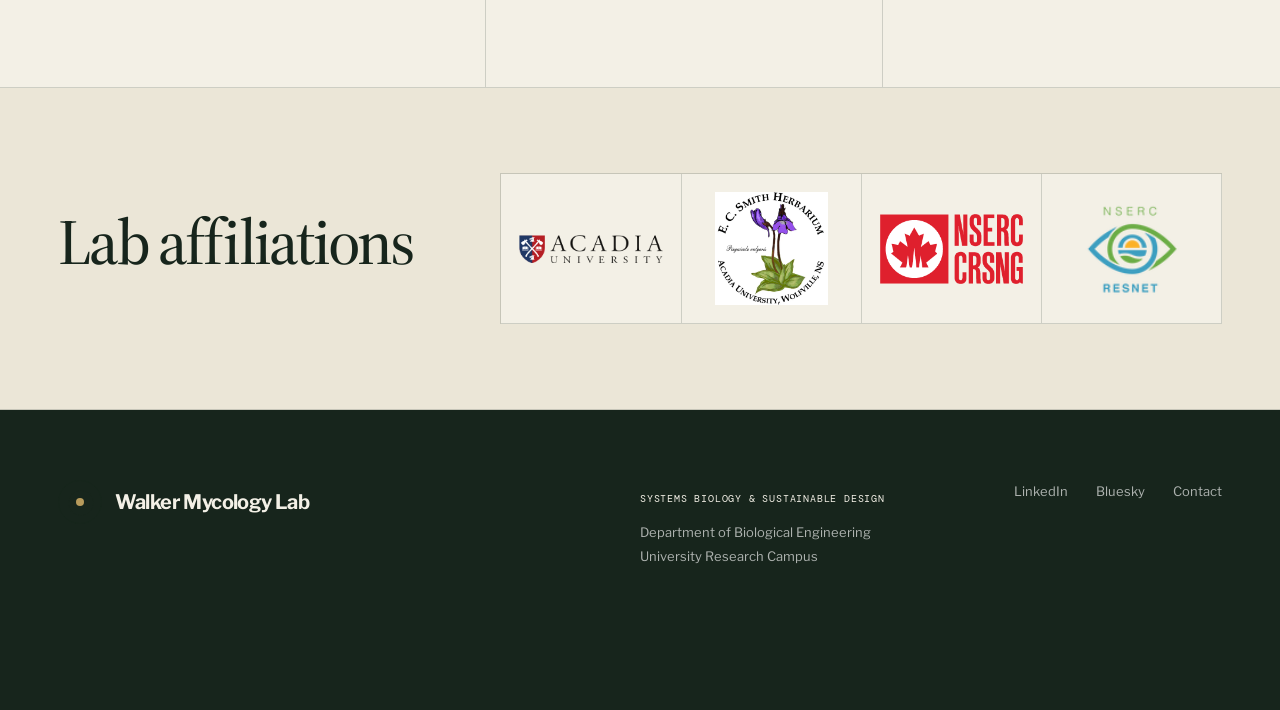
==== commit 35367397: "Populate Allison gallery photos Co-authored-by: Copilot <223556219+Copilot@users.noreply.github.com>" ====
--- a/index.html
+++ b/index.html
@@ -218,6 +218,6 @@
       }
     }
   </script>
-  <script src="script.js?v=52"></script>
+  <script src="script.js?v=53"></script>
 </body>
 </html>
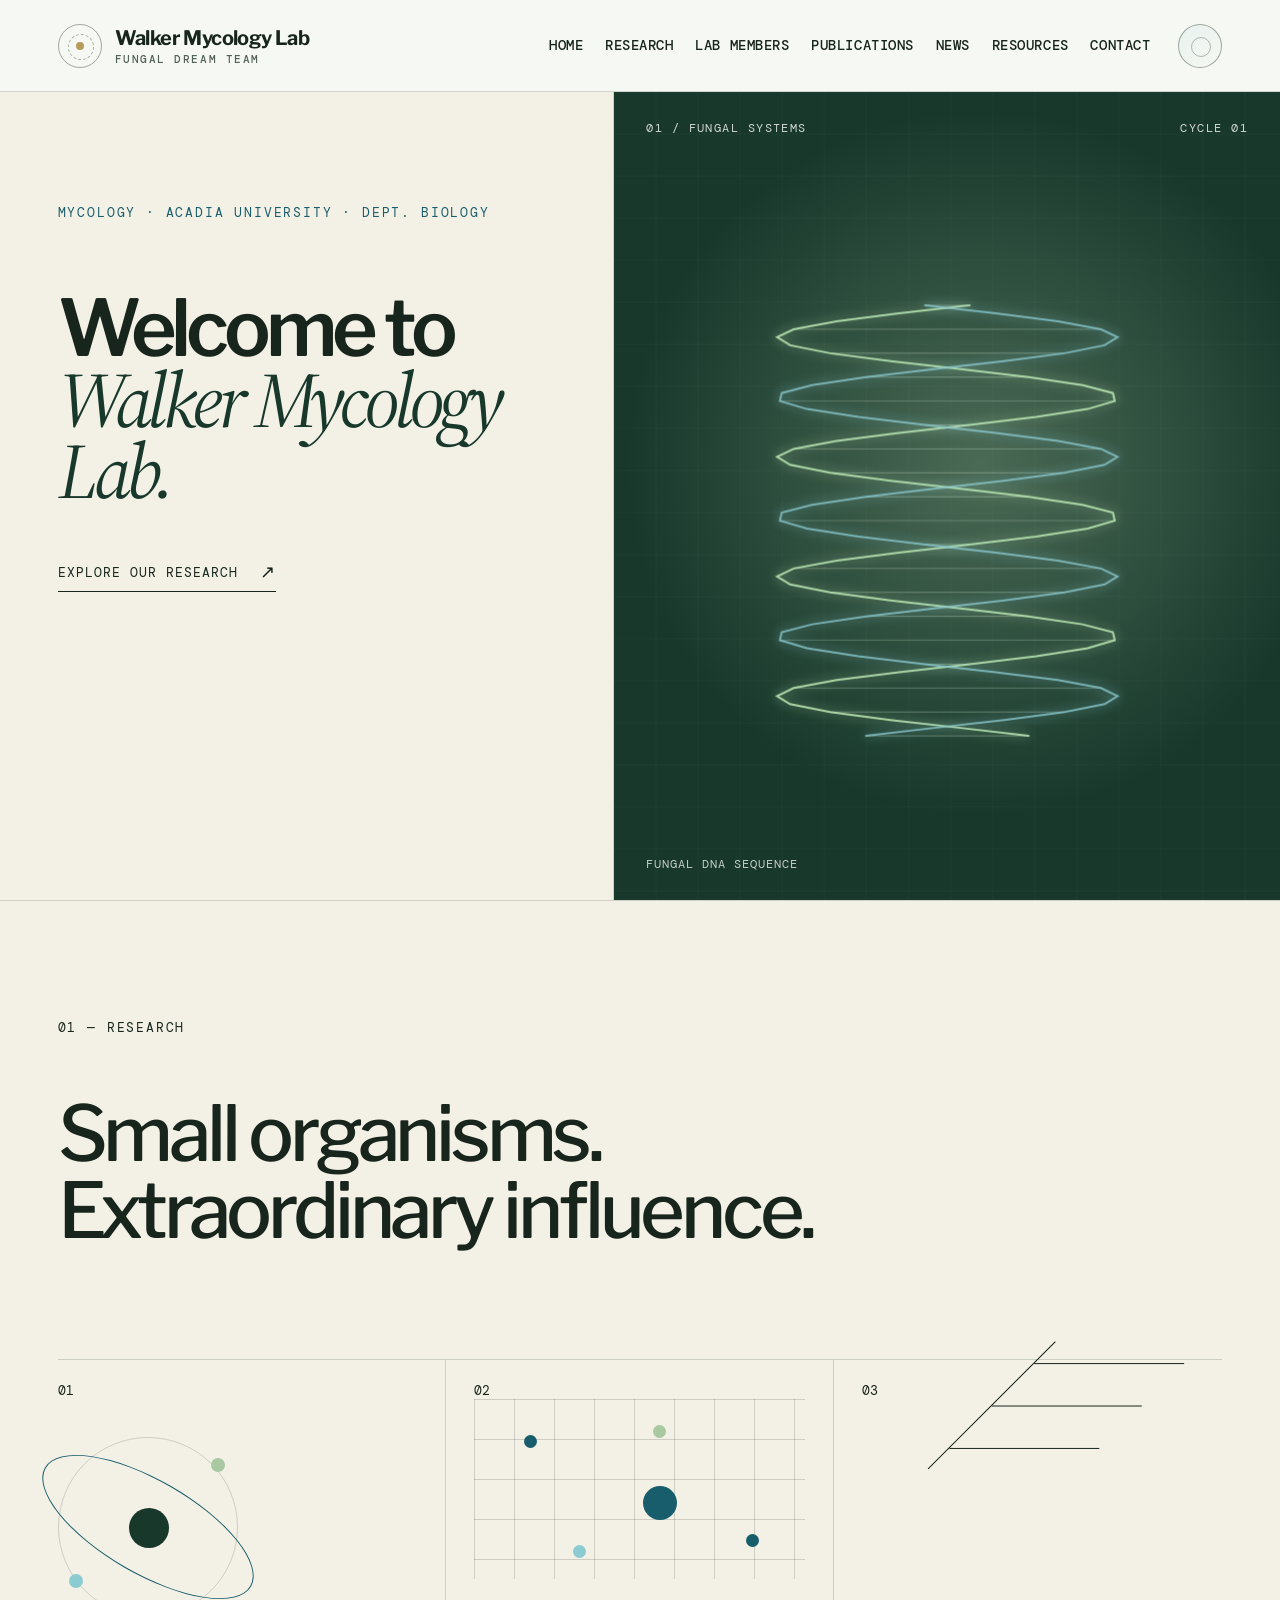
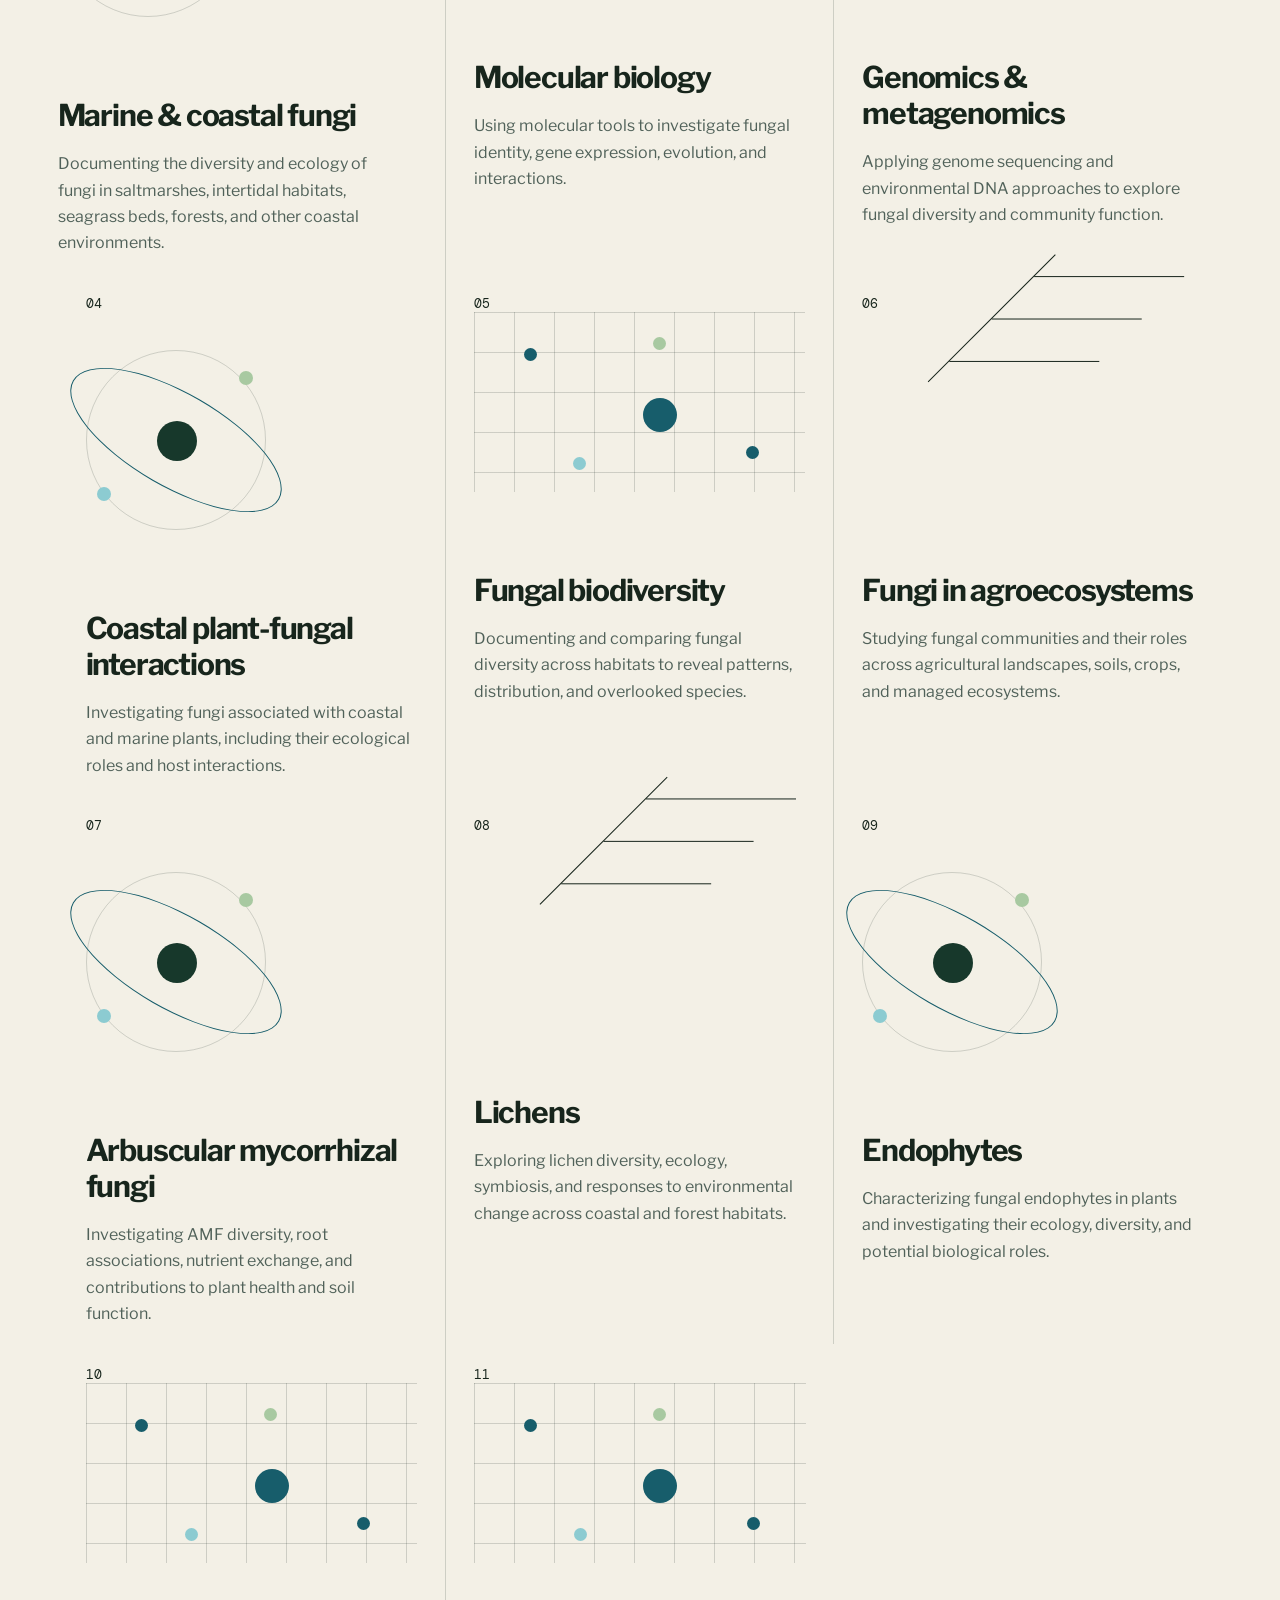
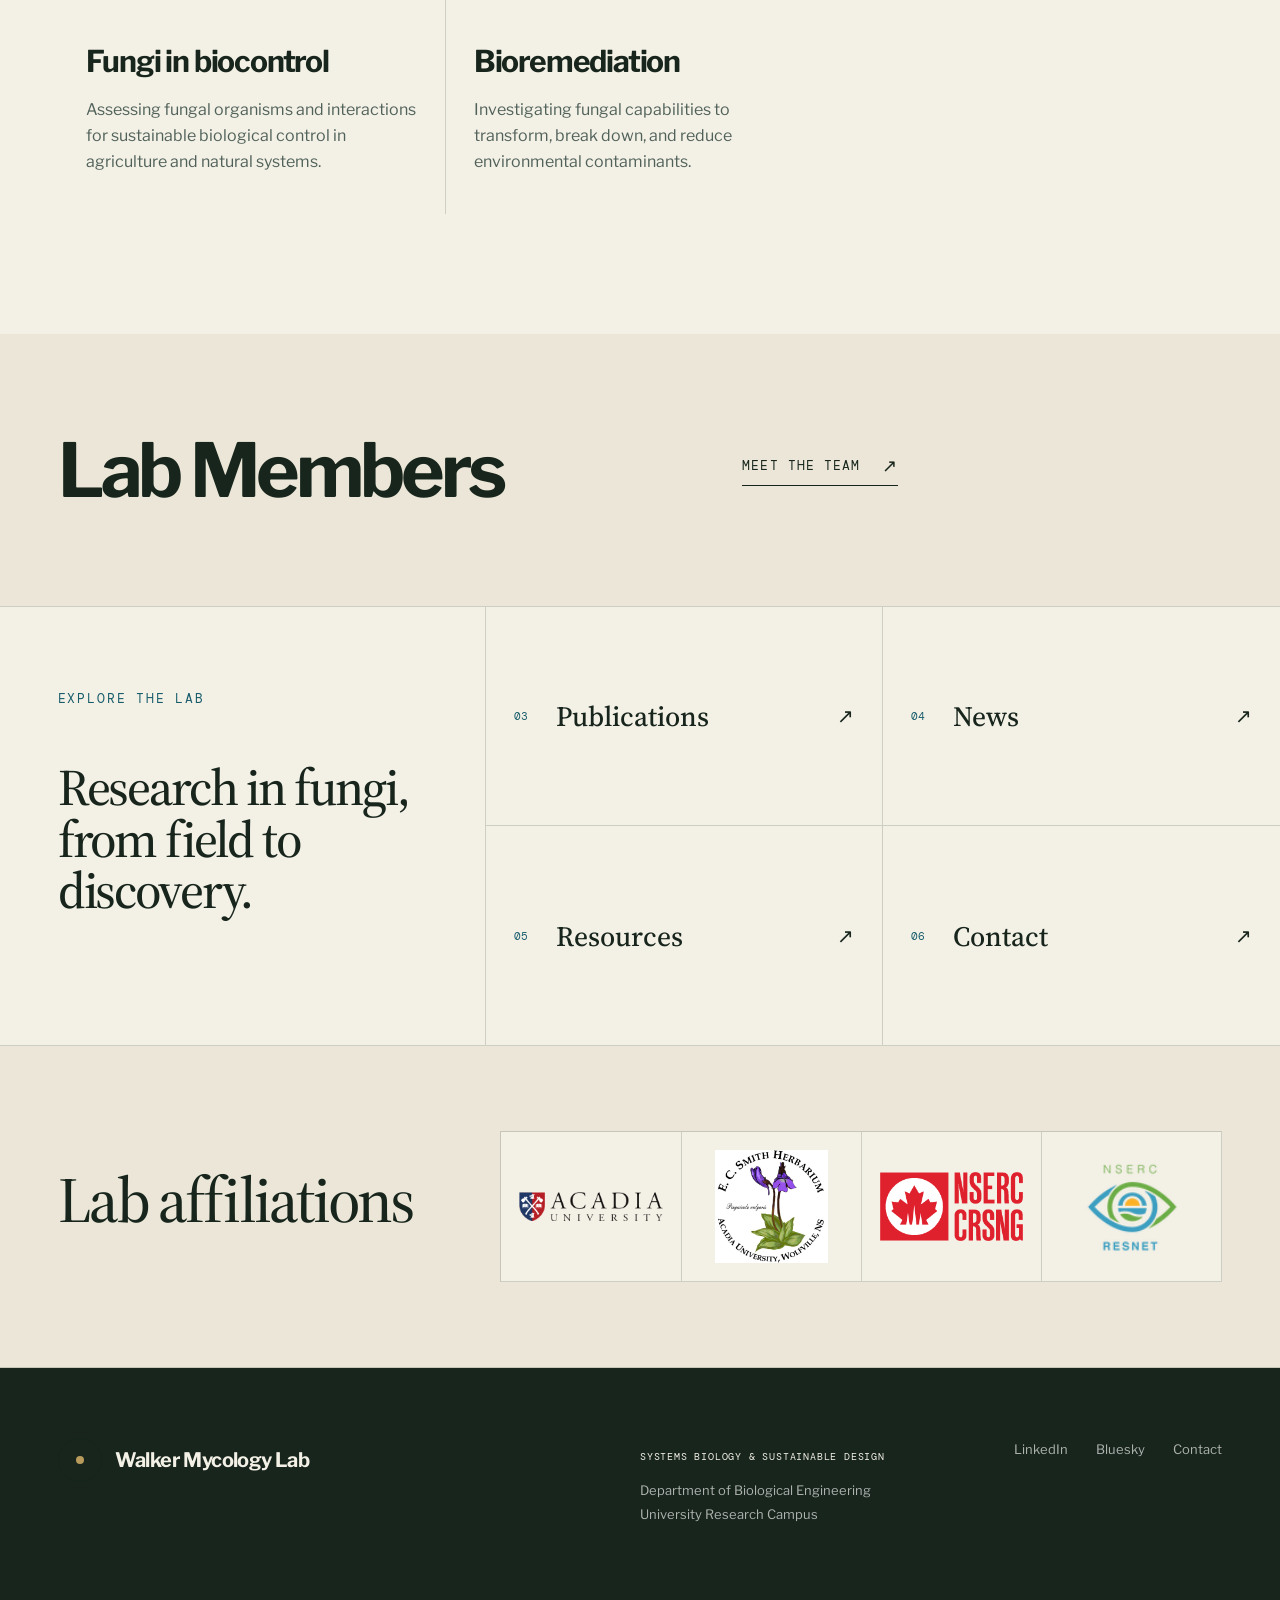
==== commit b71e58b6: "Simplify homepage welcome and team sections Co-authored-by: Copilot <223556219+Copilot@users.noreply" ====
--- a/index.html
+++ b/index.html
@@ -37,7 +37,6 @@
       <div class="hero-copy">
         <p class="eyebrow reveal">Mycology · Acadia University · Dept. Biology</p>
         <h1 id="hero-title" class="reveal">Welcome to<br><em>Walker Mycology Lab.</em></h1>
-        <p class="hero-intro reveal">Walker Mycology Lab explores the chemistry, ecology, and biology of fungi to reveal new paths toward human health and environmental resilience.</p>
         <a class="text-link reveal" href="#research">Explore our research <span>↗</span></a>
       </div>
       <div class="system-panel reveal" aria-label="Interactive fungal DNA visualization">
@@ -127,17 +126,10 @@
 
     <section class="people-section" id="people">
       <div>
-        <p class="section-index">02 — Lab Members</p>
-        <h2>Many disciplines.<br>One shared curiosity.</h2>
+        <h2>Lab Members</h2>
       </div>
       <div class="people-content">
-        <p>Our interdisciplinary team brings together mycology, chemistry, ecology, and data science. We believe careful observation and generous collaboration reveal the most useful answers.</p>
         <a class="text-link" href="#people">Meet the team <span>↗</span></a>
-      </div>
-      <div class="people-visual" aria-hidden="true">
-        <div class="portrait-grid">
-          <div></div><div></div><div></div><div></div><div></div><div></div>
-        </div>
       </div>
     </section>
 
@@ -218,6 +210,6 @@
       }
     }
   </script>
-  <script src="script.js?v=53"></script>
+  <script src="script.js?v=54"></script>
 </body>
 </html>
--- a/styles.css
+++ b/styles.css
@@ -558,6 +558,7 @@
 }
 .eyebrow, .section-index { font-family: "DM Mono", monospace; text-transform: uppercase; letter-spacing: .14em; font-size: 13px; }
 .hero-copy .eyebrow { color: var(--blue-dark); margin-bottom: 8vh; }
+.hero-copy > .text-link { margin-top: 6vh; }
 h1 { margin: 0; font-size: clamp(52px, 6.1vw, 92px); line-height: .91; letter-spacing: -.065em; max-width: 780px; font-weight: 600; }
 h1 em { font-family: "Source Serif 4", Georgia, serif; font-weight: 400; color: var(--forest); }
 .hero-intro { max-width: 610px; margin: 6vh 0 4vh; font-size: clamp(17px, 1.45vw, 22px); line-height: 1.55; color: #35443d; }
@@ -595,9 +596,9 @@
 .line-art.branches i { position: absolute; width: 150px; height: 1px; background: var(--ink); transform-origin: left; transform: rotate(-45deg); top: 100px; left: 0; }
 .line-art.branches i:nth-child(1) { top: 30px; }.line-art.branches i:nth-child(2) { top: 90px; }.line-art.branches i:nth-child(3) { top: 150px; }
 
-.people-section { background: var(--paper); padding: 100px 4.5vw 0; display: grid; grid-template-columns: 1fr 1fr; }
-.people-section h2 { font-size: clamp(48px, 5.8vw, 82px); letter-spacing: -.055em; line-height: .98; margin-top: 55px; }
-.people-content { padding: 110px 0 0 8vw; }
+.people-section { background: var(--paper); padding: 100px 4.5vw; display: grid; grid-template-columns: 1fr 1fr; align-items: center; }
+.people-section h2 { font-size: clamp(48px, 5.8vw, 82px); letter-spacing: -.055em; line-height: .98; margin: 0; }
+.people-content { padding-left: 8vw; }
 .people-content p { max-width: 570px; font-size: 20px; line-height: 1.6; margin-bottom: 50px; }
 .people-visual { grid-column: 1 / -1; height: 360px; margin-top: 90px; overflow: hidden; }
 .portrait-grid { height: 100%; display: grid; grid-template-columns: repeat(6, 1fr); gap: 2px; background: var(--white); transform: rotate(-1deg) scale(1.03); }
@@ -705,7 +706,7 @@
   .approach-grid { grid-template-columns: 1fr; }
   .approach-grid article, .approach-grid article:not(:first-child) { border-right: 0; border-bottom: 1px solid var(--line); padding-left: 0; min-height: 420px; }
   .people-section { grid-template-columns: 1fr; }
-  .people-content { padding: 40px 0 0; }
+  .people-content { padding: 35px 0 0; }
   .people-visual { margin-top: 60px; }
   .publications { grid-template-columns: 1fr; }
   .publication-list { margin-top: 50px; }
